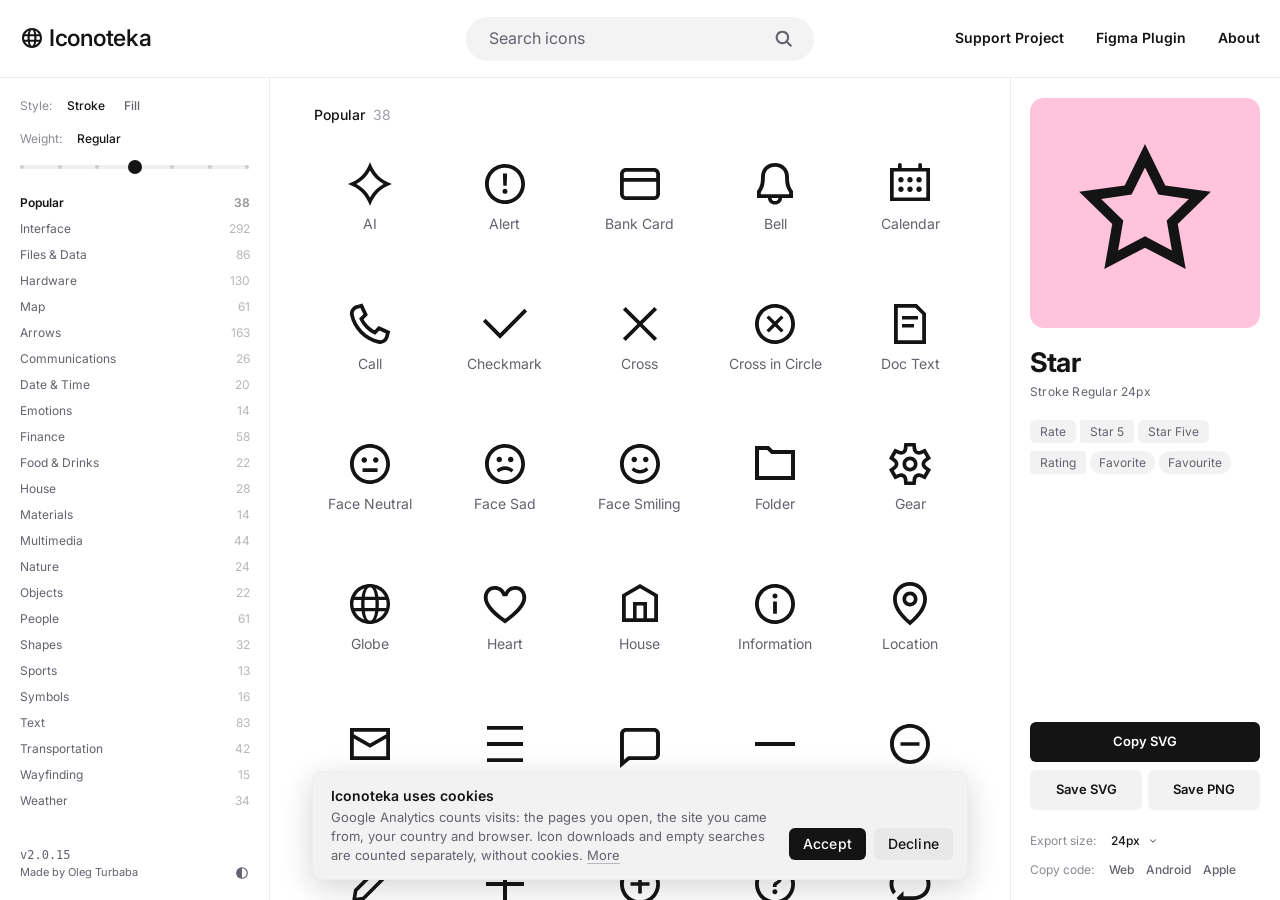
==== index.html @ 33a3db4e "Add cookie consent, privacy section and structured data Cookie banner: GA4 now starts with analytics" ====
<!DOCTYPE html>
<html lang="en">
<head>
<meta charset="UTF-8"/>
<meta name="viewport" content="width=device-width, initial-scale=1.0"/>
<title>Iconoteka, 1 300 open-source icons in 7 weights and 2 styles</title>
<meta name="description" content="Iconoteka is a free, open-source library of 1 300 icons in 7 weights, drawn on a 24-point grid. MIT licensed."/>

<!-- Open Graph -->
<meta property="og:title" content="Iconoteka, 1 300 open-source icons in 7 weights and 2 styles"/>
<meta property="og:description" content="Iconoteka is a free, open-source library of 1 300 icons in 7 weights, drawn on a 24-point grid. MIT licensed."/>
<meta property="og:image" content="https://iconoteka.com/iconoteka-preview.png"/>
<meta property="og:image:width" content="1200"/>
<meta property="og:image:height" content="630"/>
<meta property="og:image:type" content="image/png"/>
<meta property="og:image:alt" content="Iconoteka icons on a grid"/>
<link rel="canonical" href="https://iconoteka.com/"/>
<meta property="og:url" content="https://iconoteka.com/"/>
<meta property="og:type" content="website"/>
<meta property="og:site_name" content="Iconoteka"/>

<!-- Twitter/X -->
<meta name="twitter:card" content="summary_large_image"/>
<meta name="twitter:title" content="Iconoteka, 1 300 open-source icons in 7 weights and 2 styles"/>
<meta name="twitter:description" content="Iconoteka is a free, open-source library of 1 300 icons in 7 weights, drawn on a 24-point grid. MIT licensed."/>
<meta name="twitter:image" content="https://iconoteka.com/iconoteka-preview.png"/>
<!-- Google Analytics 4 -->
<script async src="https://www.googletagmanager.com/gtag/js?id=G-4MXD87JKRM"></script>
<script>
  window.dataLayer = window.dataLayer || [];
  function gtag(){dataLayer.push(arguments);}
  gtag('consent', 'default', { analytics_storage: 'denied', ad_storage: 'denied' });   // nothing is stored until the visitor accepts
  gtag('js', new Date());
  gtag('config', 'G-4MXD87JKRM');
</script>
<link rel="icon" type="image/svg+xml" href="favicon.svg">
<link rel="icon" type="image/png" sizes="512x512" href="favicon.png">
<link rel="apple-touch-icon" sizes="180x180" href="apple-touch-icon.png">
<link rel="preconnect" href="https://fonts.googleapis.com">
<link rel="preconnect" href="https://fonts.gstatic.com" crossorigin>
<link href="https://fonts.googleapis.com/css2?family=Inter:ital,opsz,wght@0,14..32,100..900;1,14..32,100..900&display=swap" rel="stylesheet">
<link rel="stylesheet" href="support.css?v=10">
<style>
:root {
  --bg: #ffffff;
  --surface: #f7f7f7;
  --surface2: #efefef;
  --border: #ededed;
  --text: #141414;
  --text-muted: #63626d;
  --text-dim: #8b8a94;
  --brand: #ffc3dc;
  --radius: 6px;
  --panel-w: 270px;
  --pad: 24px;
  --panel-pad: 20px;   /* side inset inside the two panels; header and grid keep --pad */
  --sb: 11px;   /* native scrollbar width inside the category list */
  /* radius scale */
  --r-xs: 3px;      /* scrollbar thumbs, slider track */
  --r-sm: 6px;      /* small controls: buttons, segmented, options */
  --r-md: 10px;     /* surfaces: cards, dropdown menus */
  --r-pill: 999px;  /* badges, tags, search */
  /* motion */
  --t-fast: .12s;   /* hover/colour */
  --t-base: .2s;    /* size/position */
  --t-slow: .28s;   /* panel + large moves */
  /* elevation */
  --shadow-md: 0 4px 16px rgba(20,20,20,0.12);
  --shadow-lg: 0 8px 30px rgba(20,20,20,0.18);
  --panel-margin: 0px;
  --ui-surface: #f2f2f3;
  --ui-surface-hover: #e8e8e8;
  --ui-input: #f3f3f4;
  --ui-input-hover: #eeeeef;
  --ui-seg-on: #ffffff;
  --ui-panel: #ffffff;
  --ui-dropdown: #ffffff;
  --ui-card-hover: rgba(242,242,243,0.7);
  --ui-card-active: #f2f2f3;
  --ui-slider-track: #efefef;
  --ui-slider-stop: #cecece;
  --logomark-color: #141414;
}
[data-theme="dark"] {
  --shadow-md: 0 4px 16px rgba(20,20,20,0.45);
  --shadow-lg: 0 8px 30px rgba(20,20,20,0.55);
  --bg: #191919;
  --surface: #222222;
  --surface2: #2a2a2a;
  --border: #333333;
  --text: #ffffff;
  --text-muted: #a2a2a2;
  --text-dim: #8a8a8a;
  --brand: #ffc3dc;
  --ui-surface: #2a2a2a;
  --ui-surface-hover: #363636;
  --ui-input: #252525;
  --ui-input-hover: #2e2e2e;
  --ui-seg-on: #3a3a3a;
  --ui-panel: #202020;
  --ui-dropdown: #242424;
  --ui-card-hover: rgba(50,50,50,0.49);
  --ui-card-active: #232323;
  --ui-slider-track: #2e2e2e;
  --ui-slider-stop: #444444;
  --logomark-color: #ffffff;
}
*, *::before, *::after { box-sizing: border-box; margin: 0; padding: 0; }
html, body { height: 100%; font-family: 'Inter', sans-serif; font-size: 14px; background: var(--bg); color: var(--text); -webkit-font-smoothing: antialiased; overflow: hidden; }
body { display: flex; flex-direction: column; }

/* HEADER */
header { display: grid; grid-template-columns: 1fr auto 1fr; align-items: center; padding: 0 var(--panel-pad); height: 78px; flex-shrink: 0; column-gap: 8px; border-bottom: 1px solid var(--border); }
.logo-wrap { display: flex; align-items: center; gap: 8px; }
.logo { font-weight: 550; font-size: 23px; letter-spacing: -0.3px; color: var(--text); }
.logo-wrap a { transition: opacity var(--t-fast); color: var(--text); text-decoration: none; }
.action-btn.primary:hover { background: #333; opacity: 0.8; }
.action-btn.secondary:hover { background: var(--ui-surface-hover); opacity: 0.8; }
.beta-badge { font-size: 8.5px; font-weight: 700; background: var(--brand); color: #141414; height: 14px; padding: 2px 6px 0 6.6px; line-height: 1; border-radius: var(--r-pill); letter-spacing: 0.6px; text-transform: uppercase; display: inline-flex; align-items: center; justify-content: center; position: relative; top: -2px; }
.header-search { display: flex; justify-content: center; align-items: center; width: 100%; min-width: 0; }
.header-nav { display: flex; align-items: center; gap: 32px; justify-content: flex-end; position: relative; top: -1px; }
.header-link { font-size: 14px; color: var(--text); text-decoration: none; transition: color var(--t-fast); font-weight: 600; }
.header-link:hover { color: var(--text); opacity: 0.8; }
/* hit area ≈ 38×(text+24)px without moving the text: padding cancelled by negative margins */
.header-link { padding: 10px 12px; margin: -10px -12px; border-radius: var(--r-sm); }

.header-btn { font-size: 16px; font-family: 'Inter', sans-serif; font-weight: 500; color: var(--text); background: var(--surface2); border: none; border-radius: var(--r-sm); padding: 6px 14px; cursor: pointer; text-decoration: none; transition: background var(--t-fast); }
.header-btn:hover { background: var(--ui-surface-hover); }

/* LAYOUT */
.layout { display: flex; flex: 1; min-height: 0; }

/* SIDEBAR */
aside { width: var(--panel-w); flex-shrink: 0; display: flex; flex-direction: column; overflow: hidden; padding-top: 20px; border-right: 1px solid var(--border); }
.sidebar-top { display: flex; flex-direction: column; flex: 1; min-height: 0; }
.sidebar-controls { padding: 0px var(--panel-pad) 16px; display: flex; flex-direction: column; gap: 18px; flex-shrink: 0; }
.cat-list-wrap { overflow-y: auto; flex: 1; scrollbar-width: thin; scrollbar-color: var(--border) transparent; padding-bottom: 10px; }
.cat-list-wrap.has-scrollbar { width: 100%; }
.cat-list-wrap.has-scrollbar .cat-item { padding-right: calc(var(--panel-pad) - var(--sb)); }
.cat-list-wrap::-webkit-scrollbar { width: 3px; transition: width var(--t-base); }
.cat-list-wrap:hover::-webkit-scrollbar { width: 6px; }
.cat-list-wrap::-webkit-scrollbar-thumb { background: var(--border); border-radius: var(--r-xs); }
.cat-list-wrap:hover::-webkit-scrollbar-thumb { background: var(--text-dim); }
.cat-list-wrap::-webkit-scrollbar-track { background: transparent; }
.seg { display: flex; background: var(--ui-surface); border: none; border-radius: var(--r-sm); padding: 2px; gap: 2px; transition: background var(--t-fast); }
.seg:hover { background: var(--ui-surface-hover); }
.seg-btn { flex: 1; height: 28px; border: none; border-radius: var(--r-sm); cursor: pointer; font-size: 13px; font-family: 'Inter', sans-serif; color: var(--text-muted); background: transparent; transition: all var(--t-fast); }
.seg-btn:hover { color: var(--text); }
.seg-btn.on { background: var(--ui-seg-on); color: var(--text); font-weight: 500; box-shadow: var(--shadow-md); }
.style-row { display: flex; justify-content: flex-start; align-items: baseline; gap: 7px; }
.style-opts { display: flex; gap: 3px; }
.style-row .seg-btn { flex: none; height: auto; padding: 7px 8px; margin: -7px 0; background: none; box-shadow: none; border-radius: 0; font-size: 12px; font-weight: 500; color: var(--text-muted); }
.style-row .seg-btn:hover { color: var(--text); }
.style-row .seg-btn.on { background: none; box-shadow: none; color: var(--text); font-weight: 500; }
.slider-row { display: flex; flex-direction: column; gap: 14px; margin: 0; }
.slider-label-row { display: flex; justify-content: flex-start; align-items: baseline; gap: 15px; }
.slider-label { font-size: 12px; color: var(--text-dim); flex-shrink: 0; }
.slider-val { font-size: 12px; color: var(--text); font-weight: 500; }
.slider-track-wrap { position: relative; height: 14px; display: flex; align-items: center; }
.weight-slider { -webkit-appearance: none; appearance: none; width: 100%; height: 4px; border-radius: var(--r-xs); outline: none; cursor: pointer; position: relative; z-index: 1; background: transparent; }
.weight-slider::-webkit-slider-thumb { -webkit-appearance: none; width: 14px; height: 14px; border-radius: 50%; background: var(--text); cursor: pointer; transition: transform var(--t-fast); position: relative; z-index: 2; }
.weight-slider::-webkit-slider-thumb:hover { transform: scale(1.2); }
.weight-slider::-moz-range-thumb { width: 14px; height: 14px; border-radius: 50%; background: var(--text); cursor: pointer; border: none; }
.slider-stops-line { position: absolute; left: 0; right: 0; top: 50%; transform: translateY(-50%); height: 4px; background: var(--ui-slider-track); border-radius: var(--r-xs); display: flex; align-items: center; justify-content: space-between; padding: 0; pointer-events: none; }
.slider-stop { width: 4px; height: 4px; background: var(--ui-slider-stop); border-radius: 50%; flex-shrink: 0; transition: background var(--t-fast); }
.slider-stop.hot { background: var(--text-muted); }
.cat-header { display: flex; align-items: center; justify-content: space-between; padding: 12px 16px 6px; cursor: pointer; user-select: none; }
.cat-header:hover .cat-label-text { color: var(--text); }
.cat-label-text { font-size: 11px; color: var(--text-muted); text-transform: uppercase; letter-spacing: 1px; font-weight: 500; transition: color var(--t-fast); }
.cat-chevron { color: var(--text-muted); display: flex; transition: transform var(--t-base); }
.cat-header.collapsed .cat-chevron { transform: rotate(-90deg); }
.cat-list { overflow: hidden; transition: max-height var(--t-slow) cubic-bezier(.4,0,.2,1); }
.cat-list.collapsed { max-height: 0 !important; }
.cat-item { display: flex; align-items: center; justify-content: space-between; padding: 5px var(--panel-pad) 6px; cursor: pointer; color: var(--text-muted); font-size: 12px; transition: color var(--t-fast); }
.cat-item:hover { background: transparent; color: var(--text); opacity: 0.8; }
.cat-item.active { background: transparent; color: var(--text); font-weight: 600; }
.cat-count { font-size: 12px; opacity: 0.45; padding-right: 3px; position: relative; right: -4px; }
.sidebar-ver { padding: 20px var(--panel-pad); margin-top: auto; flex-shrink: 0; display: flex; justify-content: space-between; align-items: flex-end; gap: 8px; }
.footer-ver { font-size: 11px; line-height: 1.5; white-space: nowrap; color: var(--text-muted); }
/* version number: one style across the site — 12px medium system mono (same as the About page) */
.ver-num { font-family: ui-monospace, 'SF Mono', Menlo, Consolas, monospace; font-size: 12px; font-weight: 500; }
.footer-link { color: inherit; text-decoration: none; transition: color var(--t-fast); }
.footer-link:hover { color: var(--text); }
.sidebar-footer { display: none; }

/* MAIN */
.sr-only { position: absolute; width: 1px; height: 1px; margin: -1px; padding: 0; overflow: hidden; clip-path: inset(50%); white-space: nowrap; border: 0; }   /* the page's heading: read by search engines and screen readers, never drawn */
.main-wrap { flex: 1; display: flex; flex-direction: column; min-width: 0; overflow-y: scroll; scrollbar-width: thin; scrollbar-color: var(--border) transparent; scrollbar-gutter: stable both-edges; }
.search-wrap { position: relative; width: clamp(300px, calc(300px + (100vw - 861px) * 0.114), 410px); max-width: 100%; min-width: 120px; flex-shrink: 1; }
.search-ico { position: absolute; right: 20px; top: 50%; transform: translateY(-50%); pointer-events: none; display: flex; color: var(--text-muted); }
.search-input { width: 100%; height: 44px; padding: 0 50px 1px 22px; background: var(--ui-input); border: 1px solid transparent; border-radius: var(--r-pill); font-size: 16px; font-family: 'Inter', sans-serif; color: var(--text); outline: none; transition: background var(--t-fast); }
.search-input:hover { background: var(--ui-input-hover); }
.search-input:focus { border-color: transparent; }
.search-input::placeholder { color: var(--text-muted); opacity: 1; }
.search-input:focus { border-color: transparent; }
.search-input::placeholder { color: var(--text-muted); opacity: 1; }
.search-count { position: absolute; right: 79px; top: 50%; transform: translateY(-50%); font-size: 13px; color: var(--text-muted); opacity: 0.65; pointer-events: none; white-space: nowrap; display: none; }
.search-count.visible { display: block; }
.search-clear { position: absolute; right: 20px; top: 50%; transform: translateY(-50%); background: none; border: none; cursor: pointer; color: var(--text-muted); display: none; align-items: center; justify-content: center; padding: 0; line-height: 0; }
.search-clear.visible { display: flex; }
.search-wrap:has(.search-clear.visible) .search-ico { display: none; }
.search-wrap:has(.search-clear.visible) .search-count { right: 44px; }

/* GRID */
main { flex: 1; padding: 28px calc(var(--pad) + 10px) 40px calc(var(--pad) + 10px); display: flex; flex-direction: column; align-items: center; }
main::-webkit-scrollbar { width: 4px; }
main::-webkit-scrollbar-thumb { background: var(--border); border-radius: var(--r-xs); }
.category-section { margin-bottom: 32px; width: 100%; max-width: 1256px; padding-top: 28px; margin-left: auto; margin-right: auto; }
.category-section:first-child { padding-top: 0; }
.category-title { font-size: 14px; font-weight: 500; color: var(--text); padding: 0 0 20px 0; display: flex; align-items: baseline; gap: 8px; }
.category-title span { opacity: 0.6; font-size: 14px; font-weight: 400; color: var(--text-muted); }
.icons-grid { display: grid; grid-template-columns: repeat(auto-fill, minmax(104px, 1fr)); gap: 12px 24px; width: 100%; max-width: 1256px; }

/* ICON CARD */
.icon-card { width: 100%; height: 128px; display: flex; flex-direction: column; align-items: center; justify-content: flex-start; padding-top: 16px; gap: 8px; border-radius: var(--r-md); cursor: pointer; background: transparent; border: 1px solid transparent; transition: background var(--t-fast), border-color .1s; color: var(--text); position: relative; flex-shrink: 0; overflow: hidden; }
.icon-card:hover { background: var(--ui-card-hover); border-color: transparent; }
.icon-card.focused { background: var(--ui-card-hover); border-color: transparent; outline: none; }
.icon-card.active-panel { background: var(--ui-surface); border-color: transparent; }
.icon-svg-wrap { display: flex; align-items: center; justify-content: center; width: 48px; height: 48px; flex-shrink: 0; }
.icon-label { font-size: 14px; color: var(--text-muted); text-align: center; line-height: 1.2; width: 100%; overflow: hidden; display: -webkit-box; -webkit-line-clamp: 3; -webkit-box-orient: vertical; padding: 0 6px; }
.icon-card:hover .card-dl-btn { opacity: 1; }

/* LOADING */
#loading { flex: 1; display: flex; flex-direction: column; align-items: center; justify-content: center; gap: 12px; color: var(--text-muted); }
.spinner { width: 22px; height: 22px; border: 2px solid var(--border); border-top-color: var(--text-muted); border-radius: 50%; animation: spin .7s linear infinite; }
@keyframes spin { to { transform: rotate(360deg); } }
.empty { padding: 48px 16px; text-align: center; color: var(--text-muted); line-height: 1.43; font-size: 23px; width: 100%; max-width: 1256px; }
.empty a { color: var(--text); text-decoration: none; font-weight: 700; font-size: 16px; display: inline-block; margin-top: 20px; }

/* BETA badge shown again (user 2026-09-06) */

/* TOAST */
#toast { position: fixed; bottom: 20px; top: auto; left: 50%; transform: translateX(-50%); background: var(--brand); color: #141414; font-size: 12px; font-weight: 400; font-family: 'Inter', sans-serif; padding: 4px 14px; border-radius: var(--r-pill); pointer-events: none; opacity: 0; transition: opacity var(--t-slow); z-index: 2000; white-space: nowrap; width: auto; max-width: 400px; }
#toast.visible { opacity: 1; transition: opacity var(--t-base); }

@media (max-width: 480px) {
  #toast { font-size: 13px; padding: 8px 18px;
           top: calc(var(--toolbar-bottom, 160px) + 12px); bottom: auto; }
  #toast.visible { opacity: 1; }
}

/* TOOLTIP */
#tooltip { position: fixed; background: var(--text); color: #fff; font-size: 12px; font-family: 'Inter', sans-serif; padding: 4px 9px; border-radius: var(--r-sm); pointer-events: none; opacity: 0; transition: opacity var(--t-fast); z-index: 1000; white-space: nowrap; }
#tooltip.visible { opacity: 1; }
#themeToggle { background: none; border: none; cursor: pointer; display: flex; align-items: center; justify-content: center; color: var(--text-muted); padding: 0; transition: color var(--t-fast); flex-shrink: 0; }
#themeToggle:hover { color: var(--text); }

/* PANEL */
#panel { position: fixed; top: 78px; right: 0; height: calc(100vh - 78px); width: var(--panel-w); background: var(--bg); border: none; border-radius: 0; display: flex; flex-direction: column; z-index: 500; transition: right var(--t-slow) cubic-bezier(.4,0,.2,1); box-shadow: none; overflow: hidden; }
[data-theme="dark"] .logo { color: #ffffff; }
[data-theme="dark"] #logomark { color: #ffffff; }
[data-theme="dark"] .logo-wrap a { color: #ffffff; }
#logomark { color: var(--text); }
#panel.open { right: 0; }
/* Mobile toolbar: search + controls as a single bar beneath the header */
@media (max-width: 480px) {
  .beta-badge { top: -3px; } /* whole chip 1px higher on mobile (base top is -2px) */
  .toolbar { display: flex; flex-direction: column; gap: 10px; padding: 10px;
             border-bottom: 1px solid var(--border); flex-shrink: 0; }
  .toolbar .mobile-search-row { padding: 0; }
  .toolbar .mobile-controls { padding: 0; }
  /* category title sits at double the grid's left inset */
  .category-title { padding-left: 10px; }
  /* logo is decorative here — no tap, no hover feedback */
  .logo-wrap a { pointer-events: none; }
  .logo-wrap a:hover { opacity: 1; }
}
/* above mobile the wrapper must not create a box of its own */
@media (min-width: 481px) { .toolbar { display: contents; } }

/* Burger menu footer on mobile + tablet: credit left, theme toggle right */
@media (max-width: 860px) {
  .burger-ver { display: flex; justify-content: space-between; align-items: flex-end; gap: 10px; }
  .burger-ver #themeToggle { position: relative; bottom: 2px; flex-shrink: 0; }
}

/* Mobile only: the always-open panel is a desktop pattern, so below 481px it
   becomes a dismissible full-width sheet and the grid gets its width back.
   (Tablet has its own single-column layout and must not match this.) */
@media (max-width: 480px) {
  .main-wrap { padding-right: 0 !important; }
  /* Bottom sheet: no preview — name, tags and actions across the full width */
  #panel { left: 0; right: 0 !important; bottom: 0; top: auto;
           width: 100% !important; height: auto; max-height: 62vh;
           flex-direction: column;
           border-left: none; border-top: 1px solid var(--border);
           transform: translateY(105%);
           transition: transform var(--t-slow) cubic-bezier(.4,0,.2,1); }
  #panel.sheet-open { transform: translateY(0); }
  #panel .panel-preview { display: none; }
  #panel .panel-body { flex: 1 1 auto; min-width: 0; overflow-y: auto;
                       border-left: none; padding: 18px var(--panel-pad) 18px; gap: 14px; }
  #panel .panel-body-top { margin-top: 0; flex: 0 0 auto; gap: 10px; }
  #panel .panel-body-bottom { padding-bottom: 0; }
  #panel .panel-name { font-size: 22px; letter-spacing: -0.65px; }
  #panel .action-btn { height: 38px; font-size: 13px; white-space: nowrap; }
  #panel .tags-wrap { height: 23px; margin-top: -1px; }
  #panel .copy-row { flex-wrap: nowrap; white-space: nowrap; gap: 10px; }
  #panel .actions-list > *:nth-child(2) { display: flex; gap: 8px; }
  #panel .actions-list > *:nth-child(2) .action-btn { flex: 1; min-width: 0; }
  /* two rows: all three buttons on one, export + copy-code on the next.
     Children 2 and 3 have no classes, so they're addressed by position. */
  #panel .actions-list { display: grid; grid-template-columns: minmax(0,1.4fr) minmax(0,1fr) minmax(0,1fr);
                         gap: 15px 8px; align-items: center; }
  #panel .actions-list > *:nth-child(1) { grid-column: 1; grid-row: 1; }        /* Copy SVG      */
  #panel .actions-list > *:nth-child(2) { grid-column: 2 / span 2; grid-row: 1; /* Save SVG/PNG  */
                                          display: flex; gap: 8px; }
  #panel .actions-list > *:nth-child(2) .action-btn { flex: 1; min-width: 0; }
  #panel .actions-list > *:nth-child(3) { grid-column: 1; grid-row: 2; margin: 0 !important; min-width: 0; } /* Export size */
  /* its label row carries inline gap/layout from JS — tighten so it fits its column */
  #panel .actions-list > *:nth-child(3) > div { gap: 8px !important; min-width: 0; }
  #panel .actions-list > *:nth-child(3) .size-combobox { width: 40px; }
  #panel .actions-list > .copy-row      { grid-column: 2 / span 2; grid-row: 2; margin: 0;
                                          justify-content: flex-end; } /* Copy code, flush right */
  .panel-sheet-close { position: absolute; top: 10px; right: 10px; z-index: 2; width: 32px; height: 32px;
    display: flex; align-items: center; justify-content: center; background: var(--bg); border: 1px solid var(--border);
    border-radius: var(--r-pill); color: var(--text); font-size: 15px; line-height: 1; cursor: pointer; }
}
@media (min-width: 861px) { .panel-sheet-close { display: none; } }
.logo-wrap { position: relative; top: -1px; } /* whole logo group 1px up, every breakpoint */

.main-wrap { padding-right: var(--panel-w); transition: padding-right var(--t-slow) cubic-bezier(.4,0,.2,1); }
.panel-preview { width: 100%; background: transparent; border-left: 1px solid var(--border); padding: 20px var(--panel-pad) 0 calc(var(--panel-pad) - 1px); display: flex; align-items: center; justify-content: center; flex-shrink: 0; position: relative; cursor: pointer; border-radius: 0; overflow: visible; z-index: 1; user-select: none; -webkit-user-select: none; }
.empty a:hover { opacity: 0.8; }
/* badge: one of three brand shapes (radius 200 / 420 / 960 on a 1024 tile), picked at random per preview */
.preview-badge { width: 100%; aspect-ratio: 1; display: flex; align-items: center; justify-content: center; transition: none; }
.preview-badge svg { width: 60%; height: 60%; }
.panel-body { flex: 1; overflow-y: auto; border-left: 1px solid var(--border); padding: 20px var(--panel-pad) 0 calc(var(--panel-pad) - 1px); display: flex; flex-direction: column; gap: 16px; scrollbar-width: thin; scrollbar-color: var(--border) transparent; user-select: none; -webkit-user-select: none; min-height: 0; }
.panel-body::-webkit-scrollbar { width: 4px; }
.panel-body::-webkit-scrollbar-thumb { background: var(--border); border-radius: var(--r-xs); }
.panel-body::-webkit-scrollbar-track { background: transparent; }
.panel-body-top { display: flex; flex-direction: column; gap: 16px; flex: 1; }
.panel-body-bottom { padding: 0 0 20px 0; margin-top: 0; }   /* same bottom inset as the left panel's version block */
.panel-body-bottom .slider-row { margin-bottom: 18px; }
.panel-name { font-size: 27px; font-weight: 700; letter-spacing: -0.8px; line-height: 1.1; user-select: text; -webkit-user-select: text; cursor: text; }
.panel-style-label { font-size: 12px; color: var(--text-muted); font-weight: 400; letter-spacing: 0.2px; margin-top: 4px; user-select: none; -webkit-user-select: none; }
.tags-wrap { display: flex; flex-wrap: wrap; gap: 8px 4px; height: 54px; overflow: hidden; flex-shrink: 0; align-content: flex-start; margin-top: 1px; }
.tag { padding: 4px 10px; background: var(--ui-surface); font-size: 12px; color: var(--text-muted); cursor: pointer; transition: background var(--t-fast), color .15s; user-select: text !important; -webkit-user-select: text !important; }
.tag:hover { background: var(--ui-surface-hover); color: var(--text); }
.tag-pill { border-radius: var(--r-pill); padding-left: 9px; padding-right: 9px; }
.tag-rect { border-radius: var(--r-xs); }
.tag-rounded { border-radius: var(--r-sm); }
.panel-section-label { font-size: 12px; font-weight: 500; color: var(--text-muted); text-transform: uppercase; letter-spacing: 1px; margin-bottom: 8px; }
.actions-list { display: flex; flex-direction: column; gap: 8px; margin-top: 6px; }
.action-btn { display: flex; align-items: center; justify-content: center; height: 40px; padding: 0 16px 2px; border-radius: var(--r-sm); cursor: pointer; font-size: 13px; font-family: 'Inter', sans-serif; transition: all var(--t-fast); width: 100%; font-weight: 600; border: none; }
.action-btn.primary { background: var(--text); color: #fff; }
.action-btn.primary:hover { background: #333; }
.action-btn.secondary { background: var(--ui-surface); color: var(--text); }
.action-btn.secondary:hover { background: var(--ui-surface-hover); }
[data-theme="dark"] .action-btn.primary { background: var(--text); color: var(--bg); }
[data-theme="dark"] .action-btn.primary:hover { background: var(--text); opacity: 0.85; }
.action-btn.success { opacity: 0.6; }
.copy-row { display: flex; align-items: baseline; gap: 15px; margin-top: 3px; flex-wrap: nowrap; white-space: nowrap; }
.copy-opts { display: flex; gap: 12px; }
.copy-label { font-size: 12px; color: var(--text-dim); flex-shrink: 0; }
.copy-btn { background: none; border: none; cursor: pointer; font-size: 12px; font-weight: 500; font-family: 'Inter', sans-serif; color: var(--text-muted); padding: 3px 0; border-radius: var(--r-sm); transition: color var(--t-fast); }
.copy-btn:hover { background: none; color: var(--text); opacity: 1; }
.copy-btn.success { color: var(--text-muted); }
.size-pill { height: 28px; padding: 0 12px; border: 1px solid var(--border); border-radius: var(--r-pill); background: transparent; font-size: 12px; font-family: 'Inter', sans-serif; color: var(--text-muted); cursor: pointer; transition: all var(--t-fast); }
.size-pill:hover { border-color: var(--text-dim); color: var(--text); }
.size-pill.active { background: var(--text); color: #fff; border-color: var(--text); }
.size-combobox-wrap { position: relative; display: inline-flex; align-items: center; background: none;  transition: background var(--t-fast); }
.size-combobox-wrap:hover .size-combobox, .size-combobox-wrap:focus-within .size-combobox { color: var(--text); }
.size-combobox-wrap:hover .size-combobox-arrow { color: var(--text); }
.size-combobox { width: 36px; text-align: left; border: none; background: none; font-size: 12px; font-family: 'Inter', sans-serif; font-weight: 500; color: var(--text); outline: none; cursor: text; padding: 0; line-height: 1; }
.size-combobox-arrow { display: flex; align-items: center; padding: 0 0 0 1px; color: var(--text-muted); cursor: pointer; }
.size-combobox-arrow:hover { color: var(--text); }
.size-dropdown-menu { display: none; position: fixed; top: auto; bottom: auto; background: var(--ui-panel); border-radius: var(--r-md); box-shadow: var(--shadow-md); padding: 4px; z-index: 2000; flex-direction: column; gap: 2px; min-width: 90px; }
.size-dropdown-menu.open { display: flex; }
.size-dropdown-opt { background: none; border: none; cursor: pointer; font-size: 12px; font-family: 'Inter', sans-serif; font-weight: 500; color: var(--text); padding: 6px 10px; border-radius: var(--r-sm); text-align: left; transition: background var(--t-fast); }
.size-dropdown-opt:hover { background: var(--ui-surface); }
.size-dropdown-opt.active { font-weight: 700; }
.tablet-controls { display: none; }
.burger-btn { display: none; background: none; border: none; cursor: pointer; padding: 4px; margin-right: -4px; color: var(--text); }
/* hover for the few controls that had none, and a pressed state for every control (2026-09-06) */
.burger-btn, .search-clear, .panel-sheet-close, .mob-size-btn { transition: opacity var(--t-fast); }
.burger-btn:hover, .search-clear:hover, .panel-sheet-close:hover, .mob-size-btn:hover { opacity: .8; }
.header-link:active, .logo-wrap a:active, .header-btn:active, .action-btn:active, .seg-btn:active, .cat-item:active, .cat-header:active, .footer-link:active,
.icon-card:active, .card-dl-btn:active, #themeToggle:active, .tag:active, .copy-btn:active, .size-pill:active, .size-dropdown-opt:active, .size-combobox-arrow:active,
.tab-cat-btn:active, .tab-cat-option:active, .burger-link:active, .burger-btn:active, .mob-weight-btn:active:not(:disabled), .mob-size-option:active, .mob-size-btn:active,
.search-clear:active, .panel-sheet-close:active, .empty a:active { opacity: .6; }

@media (min-width: 481px) and (max-width: 860px) {
  header { grid-template-columns: auto 1fr auto; height: 78px; padding: 0 var(--panel-pad); position: relative; column-gap: 20px; }
  .header-search { display: flex; grid-column: 2; }
  .header-nav { display: none; }
  .burger-btn { display: flex; align-items: center; justify-content: center; grid-column: 3; grid-row: 1; }
  .burger-menu { right: auto; left: 20px; }
  /* Single left column: controls + category dropdown + icon panel, stacked */
  .tablet-controls { display: none !important; }
  .cat-list-wrap { display: none; }
  .main-wrap { padding-right: 0 !important; }
  #panel { position: static; width: 100%; height: auto; flex: 1; min-height: 0;
           border-left: none; background: transparent; }
  #panel .panel-body { border-left: none; }
  /* content is one block, pinned to the bottom; margin-top:auto (not justify-content)
     so the panel still scrolls when it overflows */
  #panel .panel-body { justify-content: flex-start; overflow-y: auto; }
  #panel .panel-body-top { margin-top: auto; flex: 0 0 auto; }
  #panel .panel-body-bottom { padding-bottom: 19px; }
  /* version + credit + theme live in the burger menu at this width */
  aside .sidebar-ver { display: none; }
  .burger-ver { display: flex; justify-content: space-between; align-items: flex-end; gap: 10px; }
  .burger-ver #themeToggle { position: relative; bottom: 2px; flex-shrink: 0; }
  /* tags to a single row — the column is short enough without two */
  #panel .tags-wrap { height: 23px; }
  /* slightly smaller action buttons to suit the narrower column */
  #panel .action-btn { height: 34px; font-size: 12px; padding: 0 14px 2px; }
  /* icon name 20% smaller in the narrower column */
  #panel .panel-name { font-size: 21.6px; letter-spacing: -0.64px; }
  /* no preview at this width — the space is better spent on the grid */
  #panel .panel-preview { display: none; }
  /* category picker matches the Export size control: label + plain value + chevron */
  aside .tab-cat-wrap { width: 100%; display: flex; align-items: baseline; gap: 15px; }
  aside .tab-cat-wrap::before { content: 'Category:'; font-size: 12px; color: var(--text-dim); flex-shrink: 0; }
  aside .tab-cat-btn { width: auto; height: auto; padding: 0; gap: 1px; background: none; border: none;
    border-radius: 0; font-size: 12px; font-weight: 500; color: var(--text);
    transition: color var(--t-fast); }
  aside .tab-cat-btn:hover { background: none; color: var(--text); }
  aside .tab-cat-btn svg { width: 10px; height: 10px; }
  /* controls take their natural height; the panel takes the slack */
  aside .sidebar-top { flex: 1; min-height: 0; }
  aside .sidebar-controls { flex: 0 0 auto; }
  aside { overflow: hidden; }
  #panel .panel-body { overflow-y: auto; }
  /* not a sheet at this size — the close control belongs to mobile only */
  .panel-sheet-close { display: none; }
  .panel-preview { aspect-ratio: 4/3; }
  .panel-preview svg { max-width: 111px; max-height: 111px; }
  .logo-wrap { grid-column: 1; }


  aside { display: flex; }
  .layout { flex-direction: row; }
  main { padding: 28px 24px 40px; }
  .icons-grid { display: flex; flex-wrap: wrap; gap: 8px; }
  .icon-card { flex: 1 1 calc(16.66% - 10px); min-width: 90px; max-width: 130px; }

  /* Tablet controls bar — row 2: categories + style switch + weight slider */
  .tablet-controls { display: flex; align-items: center; padding: 6px var(--panel-pad) 20px; gap: 24px; }

  /* Seg */
  .tab-seg { display: flex; background: var(--ui-surface); border-radius: var(--r-sm); padding: 2px; gap: 2px; flex-shrink: 0; }
  .tab-seg .seg-btn { height: 34px; font-size: 13px; padding: 0; width: 64px; }

  /* Weight slider */
  .tab-weight-wrap { display: flex; flex-direction: column; gap: 8px; flex: 1; }

  /* Categories dropdown */
  .tab-cat-wrap { position: relative; flex-shrink: 0; }
  .tab-cat-btn { display: flex; align-items: center; gap: 8px; background: var(--ui-surface); border: none; border-radius: var(--r-sm); font-size: 13px; font-family: 'Inter', sans-serif; font-weight: 500; color: var(--text); padding: 0 12px; cursor: pointer; outline: none; height: 38px; white-space: nowrap; }
  .tab-cat-dropdown { display: none; position: fixed; background: var(--ui-panel); border-radius: var(--r-md); box-shadow: var(--shadow-md); padding: 8px; z-index: 1000; flex-direction: column; gap: 2px; width: 260px; max-height: 400px; overflow-y: auto; scrollbar-width: thin; scrollbar-color: var(--border) transparent; }
  .tab-cat-dropdown::-webkit-scrollbar { width: 3px; }
  .tab-cat-dropdown::-webkit-scrollbar-thumb { background: var(--border); border-radius: var(--r-xs); }
  .tab-cat-dropdown::-webkit-scrollbar-track { background: transparent; }
  .tab-cat-dropdown.open { display: flex; }
  .tab-cat-option { background: none; border: none; cursor: pointer; font-size: 14px; font-family: 'Inter', sans-serif; color: var(--text); padding: 10px 16px; border-radius: var(--r-sm); text-align: left; display: flex; justify-content: space-between; gap: 16px; }
  .tab-cat-option:hover { background: var(--surface); }
  .tab-cat-option.active { font-weight: 700; }
  .tab-cat-count { font-size: 12px; opacity: 0.4; }
}
.burger-menu { display: none; position: fixed; background: var(--ui-panel); border-radius: var(--r-md); box-shadow: var(--shadow-md); padding: 8px; z-index: 1000; flex-direction: column; gap: 2px; width: 272px; }
.burger-menu.open { display: flex; }
.burger-link { font-size: 14px; font-weight: 600; color: var(--text); text-decoration: none; padding: 14px 12px; border-radius: var(--r-sm); }
.burger-link:hover { background: var(--surface); }
.burger-ver { font-size: 12px; color: var(--text-muted); padding: 12px 12px 8px; line-height: 1.6; }
.burger-ver #themeToggle { color: var(--text-muted); }
.mobile-controls { display: none; }
.mobile-search-row { display: none; }

@media (max-width: 480px) {
  header { grid-template-columns: 1fr auto; height: auto; padding: 18px var(--panel-pad) 16px; position: relative; column-gap: 0; }
  .header-search { display: none; }
  .header-nav { display: none; }
  .burger-btn { display: flex; align-items: center; justify-content: center; }
  .logo { font-size: 18.9px; }

  /* Mobile search row */
  .mobile-search-row { display: flex; padding: 0 10px 10px; }
  .mobile-search-row .search-wrap { width: 100%; max-width: 100%; }
  .mobile-search-row .search-input { height: 46px; padding-left: 20px; }

  /* Mobile controls row */
  .mobile-controls { display: flex; align-items: center; padding: 0; gap: 7px; }

  /* Stroke/Fill */
  .mob-seg { display: flex; flex: 3 1 auto; min-width: 0; background: var(--ui-surface); border-radius: var(--r-sm); padding: 2px; gap: 2px; }
  .mob-seg .seg-btn.on { box-shadow: none; }
  .mob-seg .seg-btn { height: 34px; font-size: 13px; padding: 0 6px; flex: 1; width: auto; min-width: 52px; }

  /* Weight control */
  .mob-weight { display: flex; align-items: center; flex: 1 1 auto; min-width: 0; background: var(--ui-surface); border-radius: var(--r-sm); height: 38px; padding: 0 5px 0 12px; justify-content: space-between; }
  .mob-weight-label { font-size: 13px; font-weight: 500; color: var(--text); min-width: 60px; }
  .mob-weight-arrows { display: flex; gap: 4px; }
  .mob-weight-btn { background: none; border: none; cursor: pointer; color: var(--text); padding: 0; line-height: 1; font-family: 'Inter', sans-serif; width: 22px; height: 38px; display: flex; align-items: center; justify-content: center; transition: opacity var(--t-fast); }
  .mob-weight-btn:hover { color: var(--text); }
  .mob-weight-btn:disabled { opacity: 0.25; cursor: default; }

  /* Custom size dropdown */
  .mob-size-wrap { position: relative; display: flex; align-items: center; flex: 0 0 auto; }
  .mob-size-btn { display: flex; align-items: center; justify-content: space-between; gap: 8px; background: var(--ui-surface); border: none; border-radius: var(--r-sm); font-size: 13px; font-family: 'Inter', sans-serif; font-weight: 500; color: var(--text); padding: 0 8px 0 12px; cursor: pointer; outline: none; height: 38px; width: 82px; }
  .mob-size-dropdown { display: none; position: fixed; background: var(--ui-panel); border-radius: var(--r-md); box-shadow: var(--shadow-md); padding: 8px; z-index: 1000; flex-direction: column; gap: 2px; min-width: 90px; }
  .mob-size-dropdown.open { display: flex; }
  .mob-size-option { background: none; border: none; cursor: pointer; font-size: 14px; font-weight: 500; font-family: 'Inter', sans-serif; color: var(--text); padding: 8px 14px; border-radius: var(--r-sm); text-align: left; }
  .mob-size-option:hover { background: var(--surface); }
  .mob-size-option.active { color: var(--text); font-weight: 700; }

  aside { display: none; }
  .layout { flex-direction: column; }
  main { padding: 20px 10px 40px; }

  /* 4 icons per row evenly */
  .icons-grid { display: grid; grid-template-columns: repeat(4, 1fr); gap: 2px 8px; max-width: 100%; width: 100%; }
  .icon-card { width: 100%; height: 104px; padding-top: 8px; }
  .category-section { max-width: 100%; }
  .icon-label { font-size: 12px; }
  .icon-svg-wrap { width: 40px; height: 40px; }
  .icon-svg-wrap svg { width: 40px; height: 40px; }
  .empty { font-size: 18px; }
}
</style>
<script type="application/ld+json">
{
  "@context": "https://schema.org",
  "@graph": [
    {
      "@type": "WebSite",
      "@id": "https://iconoteka.com/#website",
      "url": "https://iconoteka.com/",
      "name": "Iconoteka",
      "description": "A free, open-source library of 1 300 icons in 7 weights and 2 styles, drawn on a 24-point grid and released under the MIT license.",
      "inLanguage": "en",
      "publisher": {
        "@id": "https://iconoteka.com/#author"
      }
    },
    {
      "@type": "Person",
      "@id": "https://iconoteka.com/#author",
      "name": "Oleg Turbaba",
      "url": "https://turbaba.com",
      "sameAs": [
        "https://www.behance.net/turbaba",
        "https://www.linkedin.com/in/oleg-turbaba-35438828/",
        "https://www.instagram.com/turbaba/"
      ]
    },
    {
      "@type": "SoftwareApplication",
      "@id": "https://iconoteka.com/#library",
      "name": "Iconoteka",
      "url": "https://iconoteka.com/",
      "description": "A free, open-source library of 1 300 icons in 7 weights and 2 styles, drawn on a 24-point grid and released under the MIT license.",
      "applicationCategory": "DesignApplication",
      "operatingSystem": "Any",
      "image": "https://iconoteka.com/iconoteka-preview.png",
      "author": {
        "@id": "https://iconoteka.com/#author"
      },
      "license": "https://github.com/iconoteka/iconoteka/blob/main/LICENSE",
      "codeRepository": "https://github.com/iconoteka/iconoteka",
      "isAccessibleForFree": true,
      "offers": {
        "@type": "Offer",
        "price": "0",
        "priceCurrency": "USD"
      },
      "sameAs": [
        "https://www.figma.com/community/plugin/1675995752572535073/iconoteka",
        "https://www.npmjs.com/package/iconoteka-react",
        "https://www.npmjs.com/package/iconoteka-mcp"
      ]
    }
  ]
}
</script>
</head>
<body>
<h1 class="sr-only">Iconoteka, a free and open-source library of 1 300 icons in 7 weights and 2 styles, drawn on a 24-point grid by Oleg Turbaba and released under the MIT license.</h1>

<header>
  <div class="logo-wrap">
    <a href="#" onclick="window.location.href=window.location.pathname;return false;" style="text-decoration:none;color:inherit;display:flex;align-items:center;gap:5px;">
      <svg id="logomark" style="position:relative;top:0px;" xmlns="http://www.w3.org/2000/svg" width="24" height="24" viewBox="0 0 24 24" fill="currentColor"><path d="M12.0005 22C10.1672 22 8.48382 21.5583 6.95049 20.675C5.41716 19.7917 4.20882 18.5833 3.32549 17.05C2.44216 15.5167 2.00049 13.8333 2.00049 12C2.00049 10.1667 2.44216 8.48333 3.32549 6.95C4.20882 5.41667 5.41716 4.20833 6.95049 3.325C8.48382 2.44167 10.1672 2 12.0005 2C13.8338 2 15.5172 2.44167 17.0505 3.325C18.5838 4.20833 19.7922 5.41667 20.6755 6.95C21.5588 8.48333 22.0005 10.1667 22.0005 12C22.0005 13.8333 21.5588 15.5167 20.6755 17.05C19.7922 18.5833 18.5838 19.7917 17.0505 20.675C15.5172 21.5583 13.8338 22 12.0005 22ZM12.0005 19.925C13.4505 19.925 14.7755 19.575 15.9755 18.875C17.1755 18.175 18.1255 17.225 18.8255 16.025C19.5255 14.8083 19.8755 13.4667 19.8755 12C19.8755 10.55 19.5255 9.21667 18.8255 8C18.1255 6.78333 17.1755 5.825 15.9755 5.125C14.7755 4.425 13.4505 4.075 12.0005 4.075C10.5505 4.075 9.22549 4.425 8.02549 5.125C6.82549 5.825 5.87549 6.78333 5.17549 8C4.47549 9.2 4.12549 10.5333 4.12549 12C4.12549 13.45 4.47549 14.7833 5.17549 16C5.87549 17.2167 6.82549 18.175 8.02549 18.875C9.22549 19.575 10.5505 19.925 12.0005 19.925ZM12.0005 21.525C11.0005 21.525 10.1672 21.1333 9.50049 20.35C8.83382 19.5667 8.33382 18.4583 8.00049 17.025C7.68382 15.5917 7.52549 13.9167 7.52549 12C7.52549 10.0833 7.68382 8.41667 8.00049 7C8.33382 5.56667 8.83382 4.45833 9.50049 3.675C10.1672 2.89167 11.0005 2.5 12.0005 2.5C13.0005 2.5 13.8338 2.9 14.5005 3.7C15.1672 4.48333 15.6588 5.58333 15.9755 7C16.3088 8.41667 16.4755 10.0833 16.4755 12C16.4755 13.9167 16.3088 15.5917 15.9755 17.025C15.6588 18.4583 15.1672 19.5667 14.5005 20.35C13.8338 21.1333 13.0005 21.525 12.0005 21.525ZM12.0005 19.925C12.5005 19.925 12.9255 19.6 13.2755 18.95C13.6255 18.3 13.8838 17.3833 14.0505 16.2C14.2338 15.0167 14.3255 13.6167 14.3255 12C14.3255 10.4 14.2338 9.00833 14.0505 7.825C13.8838 6.625 13.6255 5.7 13.2755 5.05C12.9255 4.4 12.5005 4.075 12.0005 4.075C11.5005 4.075 11.0755 4.4 10.7255 5.05C10.3755 5.7 10.1088 6.625 9.92549 7.825C9.75882 9.00833 9.67549 10.4 9.67549 12C9.67549 13.6167 9.75882 15.0167 9.92549 16.2C10.1088 17.3833 10.3755 18.3 10.7255 18.95C11.0755 19.6 11.5005 19.925 12.0005 19.925ZM3.00049 13.8H21.0005V15.85H3.00049V13.8ZM3.00049 8.175H21.0005V10.225H3.00049V8.175Z"/></svg>
      <span class="logo">Iconoteka</span>
    </a>
  </div>
    <div class="header-search">
    <div class="search-wrap">
      <span class="search-ico">
        <svg xmlns="http://www.w3.org/2000/svg" width="20" height="20" viewBox="0 0 24 24" fill="currentColor"><path d="M10.1005 18.15C8.61716 18.15 7.25049 17.7917 6.00049 17.075C4.76716 16.3583 3.79216 15.3833 3.07549 14.15C2.35882 12.9167 2.00049 11.5583 2.00049 10.075C2.00049 8.59167 2.35882 7.24167 3.07549 6.025C3.79216 4.79167 4.76716 3.81667 6.00049 3.1C7.25049 2.38333 8.61716 2.025 10.1005 2.025C11.5838 2.025 12.9422 2.38333 14.1755 3.1C15.4088 3.81667 16.3838 4.79167 17.1005 6.025C17.8172 7.24167 18.1755 8.59167 18.1755 10.075C18.1755 11.5583 17.8172 12.9167 17.1005 14.15C16.3838 15.3833 15.4088 16.3583 14.1755 17.075C12.9422 17.7917 11.5838 18.15 10.1005 18.15ZM10.1005 15.65C11.1172 15.65 12.0422 15.4083 12.8755 14.925C13.7255 14.425 14.3922 13.75 14.8755 12.9C15.3755 12.05 15.6255 11.1083 15.6255 10.075C15.6255 9.05833 15.3755 8.125 14.8755 7.275C14.3922 6.425 13.7255 5.75833 12.8755 5.275C12.0422 4.775 11.1172 4.525 10.1005 4.525C9.06716 4.525 8.12549 4.775 7.27549 5.275C6.44216 5.75833 5.77549 6.425 5.27549 7.275C4.79216 8.125 4.55049 9.05833 4.55049 10.075C4.55049 11.1083 4.79216 12.05 5.27549 12.9C5.77549 13.75 6.44216 14.425 7.27549 14.925C8.12549 15.4083 9.06716 15.65 10.1005 15.65ZM14.0755 15.8L15.8255 14.05L21.6755 19.875L19.9005 21.65L14.0755 15.8Z"/></svg>
      </span>
      <input type="text" class="search-input" id="search" placeholder="Search icons"/>
      <span class="search-count" id="searchCount">0</span>
      <button class="search-clear" id="clearBtn">
        <svg width="18" height="18" viewBox="0 0 24 24" fill="none" stroke="currentColor" stroke-width="2" stroke-linecap="round"><path d="M18 6L6 18M6 6l12 12"/></svg>
      </button>
    </div>
  </div>
  <nav class="header-nav">
      <div class="support-wrap">
        <button class="header-link support-btn" id="supportBtn" aria-haspopup="true" aria-expanded="false">Support Project</button>
      </div>
    <a class="header-link" href="https://www.figma.com/community/plugin/1675995752572535073/iconoteka" target="_blank" rel="noopener">Figma Plugin</a>
    <a class="header-link" href="about.html">About</a>
  </nav>
  <!-- Mobile burger -->
  <button class="burger-btn" id="burgerBtn" aria-label="Menu">
    <svg width="20" height="20" viewBox="0 0 24 24" fill="none" stroke="currentColor" stroke-width="2" stroke-linecap="round" stroke-linejoin="round">
      <path d="M3 6h18M3 12h18M3 18h18"/>
    </svg>
  </button>
  <!-- Burger dropdown -->
  <div class="burger-menu" id="burgerMenu">
    <div class="burger-group" id="burgerSupport"><div class="burger-label">Support Project</div></div>
    <hr class="burger-sep">
    <a class="burger-link" href="https://www.figma.com/community/plugin/1675995752572535073/iconoteka" target="_blank" rel="noopener">Figma Plugin</a>
    <a class="burger-link" href="about.html">About</a>
    <hr class="burger-sep">
    <div class="burger-ver"><br>Made by Oleg Turbaba</div>
  </div>
</header>

<!-- Tablet controls bar -->
<div class="tablet-controls" id="tabletControls">
  <div class="tab-cat-wrap">
    <button class="tab-cat-btn" id="tabCatBtn">
      <span id="tabCatLabel">Popular</span>
      <svg width="14" height="14" viewBox="0 0 24 24" fill="none" stroke="currentColor" stroke-width="2" stroke-linecap="round" stroke-linejoin="round"><polyline points="6 9 12 15 18 9"/></svg>
    </button>
    <div class="tab-cat-dropdown" id="tabCatDropdown"></div>
  </div>
  <div class="seg tab-seg">
    <button class="seg-btn on" data-style="stroke">Stroke</button>
    <button class="seg-btn" data-style="fill">Fill</button>
  </div>
  <div class="tab-weight-wrap">
    <div class="slider-label-row">
      <span class="slider-label">Weight</span>
      <span class="slider-val" id="tabWeightLabel">Regular</span>
    </div>
    <div class="slider-track-wrap">
      <div class="slider-stops-line">
        <div class="slider-stop"></div><div class="slider-stop"></div><div class="slider-stop"></div><div class="slider-stop"></div><div class="slider-stop"></div><div class="slider-stop"></div><div class="slider-stop"></div>
      </div>
      <input type="range" class="weight-slider" id="tabWeightSlider" min="0" max="6" step="1" value="3"/>
    </div>
  </div>
</div>
<div class="toolbar" id="toolbar">
<div class="mobile-search-row">
  <div class="search-wrap">
    <span class="search-ico">
      <svg xmlns="http://www.w3.org/2000/svg" width="20" height="20" viewBox="0 0 24 24" fill="currentColor"><path d="M10.1005 18.15C8.61716 18.15 7.25049 17.7917 6.00049 17.075C4.76716 16.3583 3.79216 15.3833 3.07549 14.15C2.35882 12.9167 2.00049 11.5583 2.00049 10.075C2.00049 8.59167 2.35882 7.24167 3.07549 6.025C3.79216 4.79167 4.76716 3.81667 6.00049 3.1C7.25049 2.38333 8.61716 2.025 10.1005 2.025C11.5838 2.025 12.9422 2.38333 14.1755 3.1C15.4088 3.81667 16.3838 4.79167 17.1005 6.025C17.8172 7.24167 18.1755 8.59167 18.1755 10.075C18.1755 11.5583 17.8172 12.9167 17.1005 14.15C16.3838 15.3833 15.4088 16.3583 14.1755 17.075C12.9422 17.7917 11.5838 18.15 10.1005 18.15ZM10.1005 15.65C11.1172 15.65 12.0422 15.4083 12.8755 14.925C13.7255 14.425 14.3922 13.75 14.8755 12.9C15.3755 12.05 15.6255 11.1083 15.6255 10.075C15.6255 9.05833 15.3755 8.125 14.8755 7.275C14.3922 6.425 13.7255 5.75833 12.8755 5.275C12.0422 4.775 11.1172 4.525 10.1005 4.525C9.06716 4.525 8.12549 4.775 7.27549 5.275C6.44216 5.75833 5.77549 6.425 5.27549 7.275C4.79216 8.125 4.55049 9.05833 4.55049 10.075C4.55049 11.1083 4.79216 12.05 5.27549 12.9C5.77549 13.75 6.44216 14.425 7.27549 14.925C8.12549 15.4083 9.06716 15.65 10.1005 15.65ZM14.0755 15.8L15.8255 14.05L21.6755 19.875L19.9005 21.65L14.0755 15.8Z"/></svg>
    </span>
    <input type="text" class="search-input" id="searchMob" placeholder="Search icons"/>
    <button class="search-clear" id="clearBtnMob">
      <svg width="18" height="18" viewBox="0 0 24 24" fill="none" stroke="currentColor" stroke-width="2" stroke-linecap="round"><path d="M18 6L6 18M6 6l12 12"/></svg>
    </button>
  </div>
</div>

<!-- Mobile controls bar -->
<div class="mobile-controls" id="mobileControls">
  <div class="seg mob-seg">
    <button class="seg-btn on" data-style="stroke">Stroke</button>
    <button class="seg-btn" data-style="fill">Fill</button>
  </div>
  <div class="mob-weight">
    <span class="mob-weight-label" id="mobWeightLabel">Regular</span>
    <div class="mob-weight-arrows">
      <button class="mob-weight-btn" id="mobWeightPrev"><svg width="14" height="14" viewBox="0 0 24 24" fill="none" stroke="currentColor" stroke-width="2" stroke-linecap="round" stroke-linejoin="round"><polyline points="15 18 9 12 15 6"/></svg></button>
      <button class="mob-weight-btn" id="mobWeightNext"><svg width="14" height="14" viewBox="0 0 24 24" fill="none" stroke="currentColor" stroke-width="2" stroke-linecap="round" stroke-linejoin="round"><polyline points="9 18 15 12 9 6"/></svg></button>
    </div>
  </div>
  <div class="mob-size-wrap">
    <button class="mob-size-btn" id="mobSizeBtn">
      <span id="mobSizeLabel">24px</span>
      <svg width="14" height="14" viewBox="0 0 24 24" fill="none" stroke="currentColor" stroke-width="2" stroke-linecap="round" stroke-linejoin="round"><polyline points="6 9 12 15 18 9"/></svg>
    </button>
    <div class="mob-size-dropdown" id="mobSizeDropdown">
      <button class="mob-size-option" data-value="16">16px</button>
      <button class="mob-size-option" data-value="20">20px</button>
      <button class="mob-size-option active" data-value="24">24px</button>
      <button class="mob-size-option" data-value="36">36px</button>
      <button class="mob-size-option" data-value="48">48px</button>
    </div>
  </div>
</div>
</div>

<div class="layout">
  <aside>
    <div class="sidebar-top">
      <div class="sidebar-controls">
        <div class="style-row">
          <span class="slider-label">Style:</span>
          <div class="style-opts">
            <button class="seg-btn on" data-style="stroke">Stroke</button>
            <button class="seg-btn" data-style="fill">Fill</button>
          </div>
        </div>
        <div class="slider-row">
          <div class="slider-label-row">
            <span class="slider-label">Weight:</span>
            <span class="slider-val" id="weightLabel">Regular</span>
          </div>
          <div class="slider-track-wrap">
            <div class="slider-stops-line">
              <div class="slider-stop"></div><div class="slider-stop"></div><div class="slider-stop"></div><div class="slider-stop"></div><div class="slider-stop"></div><div class="slider-stop"></div><div class="slider-stop"></div>
            </div>
            <input type="range" class="weight-slider" id="weightSlider" min="0" max="6" step="1" value="3"/>
          </div>
        </div>
      </div>
      <div class="cat-list-wrap">
        <div class="cat-list" id="catList">
        </div>
      </div>
      <div class="sidebar-ver"><span class="footer-ver" id="footerVer"><br>Made by <a href="https://turbaba.com" target="_blank" class="footer-link">Oleg Turbaba</a></span><button id="themeToggle" title="Toggle theme" aria-label="Toggle dark mode"><svg xmlns="http://www.w3.org/2000/svg" width="14" height="14" viewBox="0 0 24 24" fill="currentColor"><path d="M12 22C10.1667 22 8.48333 21.5583 6.95 20.675C5.41667 19.7917 4.20833 18.5833 3.325 17.05C2.44167 15.5167 2 13.8333 2 12C2 10.1667 2.44167 8.48333 3.325 6.95C4.20833 5.41667 5.41667 4.20833 6.95 3.325C8.48333 2.44167 10.1667 2 12 2C13.8333 2 15.5167 2.44167 17.05 3.325C18.5833 4.20833 19.7917 5.41667 20.675 6.95C21.5583 8.48333 22 10.1667 22 12C22 13.8333 21.5583 15.5167 20.675 17.05C19.7917 18.5833 18.5833 19.7917 17.05 20.675C15.5167 21.5583 13.8333 22 12 22ZM12 20.025C13.4833 20.025 14.8333 19.675 16.05 18.975C17.2833 18.2583 18.25 17.2917 18.95 16.075C19.6667 14.8417 20.025 13.4833 20.025 12C20.025 10.5167 19.6667 9.16667 18.95 7.95C18.25 6.71667 17.2833 5.75 16.05 5.05C14.8333 4.33333 13.4833 3.975 12 3.975V20.025Z"/></svg></button></div>
    </div>
  </aside>

  <div class="main-wrap">
    <main id="main">
      <div id="loading"><div class="spinner"></div><span>Loading icons…</span></div>
    </main>
  </div>
</div>

<div id="panel" class="open">
  <button class="panel-sheet-close" id="panelSheetClose" aria-label="Close">✕</button>
  <div class="panel-preview" id="panelPreview"></div>
  <div class="panel-body" id="panelBody"></div>
</div>

<div id="toast"></div>

<script>
// Theme init — runs immediately before page renders
(function() {
  const saved = localStorage.getItem('iconoteka-theme');
  const prefersDark = window.matchMedia && window.matchMedia('(prefers-color-scheme: dark)').matches;
  const theme = saved || (prefersDark ? 'dark' : 'light');
  document.documentElement.setAttribute('data-theme', theme);
})();

const CDN = 'icons.json';   // no cache-buster: GitHub Pages serves max-age=600 + ETag, so repeat visits revalidate (304) instead of re-downloading the 8 MB file
const WEIGHTS = ['thin','ultralight','light','regular','medium','semibold','bold'];
const WEIGHT_LABELS = ['Thin','Ultralight','Light','Regular','Medium','Semibold','Bold'];

const HYPHENATE_MAP = {
  "up_left":"up-left","up_right":"up-right","up_down":"up-down","down_left":"down-left",
  "down_right":"down-right","left_up":"left-up","left_down":"left-down","left_right":"left-right",
  "right_up":"right-up","right_down":"right-down","north_east":"north-east","north_west":"north-west",
  "south_east":"south-east","south_west":"south-west","wi_fi":"wi-fi","see_through":"see-through",
  "up_to_date":"up-to-date","t_shirt":"t-shirt","x_ray":"x-ray","add_on":"add-on","top_up":"top-up","auto_renew":"auto-renew",
};

const CAPITALIZE_MAP = {
  "zoom_in":"Zoom In",
  "ai":"AI","ar":"AR","vr":"VR","mr":"MR","tv":"TV","pc":"PC","id":"ID","zip":"ZIP","qr":"QR",
  "nfc":"NFC","url":"URL","gps":"GPS","dna":"DNA","ocr":"OCR","llm":"LLM","ml":"ML","iot":"IoT",
  "sim":"SIM","esim":"eSIM","lte":"LTE","gsm":"GSM","usb":"USB","usba":"USB A","usbb":"USB-B","usbc":"USB-C",
  "hdmi":"HDMI","ssd":"SSD","hdd":"HDD","lan":"LAN","vpn":"VPN","cpu":"CPU","gpu":"GPU",
  "html":"HTML","css":"CSS","sql":"SQL","svg":"SVG","eps":"EPS","mp4":"MP4","hd":"HD","hq":"HQ",
  "fps":"FPS","ios":"iOS","atm":"ATM","otp":"OTP","2fa":"2FA","az":"A-Z","cta":"CTA","ui":"UI",
  "ux":"UX","qa":"QA","cv":"CV","cc":"CC","dm":"DM","im":"IM","sos":"SOS","suv":"SUV","uav":"UAV",
  "ev":"EV","ac":"AC","fm":"FM","am":"AM","pm":"PM","ir":"IR","fx":"FX","cw":"CW","ccw":"CCW","wc":"WC",
  "tm":"TM","www":"WWW","sms":"SMS","nlp":"NLP","tldr":"TLDR","nsfw":"NSFW","dnd":"DnD",
  "nba":"NBA","nfl":"NFL","nhl":"NHL","mlb":"MLB","mrt":"MRT","cmd":"CMD","ctrl":"CTRL",
  "otf":"OTF","ttf":"TTF","woff":"WOFF","asl":"ASL","wcag":"WCAG","ada":"ADA","cnd":"CnD",
  "api":"API","sdk":"SDK","ram":"RAM","usd":"USD","eur":"EUR","gbp":"GBP","jpy":"JPY","krw":"KRW",
  "rub":"RUB","amd":"AMD","azn":"AZN","gel":"GEL","kzt":"KZT","mnt":"MNT","uah":"UAH","inr":"INR",
  "php":"PHP","try":"TRY","sar":"SAR","nis":"NIS","thb":"THB","btc":"BTC","eth":"ETH","bnb":"BNB",
  "sol":"SOL","xrp":"XRP","trx":"TRX","usdt":"USDT","usdc":"USDC","3d":"3D","toc":"TOC","faq":"FAQ",
  "kpi":"KPI","vip":"VIP","vod":"VOD","rw":"RW","ff":"FF","fwd":"FWD","daw":"DAW","eq":"EQ",
  "cd":"CD","ip":"IP","uk":"UK","irn":"IRN","pa":"PA","sku":"SKU","pvc":"PVC","hdpe":"HDPE",
  "ldpe":"LDPE","pp":"PP","ps":"PS","wpa":"WPA","xyz":"XYZ","nvme":"NVMe","lidar":"LiDAR",
  "aids":"AIDS","hiv":"HIV","api":"API","x_ray":"X-ray","avi":"AVI","mpeg":"MPEG","mov":"MOV","fr":"FR","wifi":"Wi-Fi","wi_fi":"Wi-Fi","defi":"DeFi","top_up":"Top-Up","lol":"LOL","ipad":"iPad","hifi":"Hi-Fi","rmb":"RMB","lmb":"LMB","mmb":"MMB","iphone":"iPhone","fpv":"FPV","macos":"macOS","mv":"MV","a_z":"A-Z","ne":"NE","auto_renew":"Auto-Renew",
};

const LOWERCASE_WORDS = new Set(['of','in','at','to','an','the','and','or','but','for','with','by','from','as','into','via','per']);

function formatSegment(seg) {
  if (CAPITALIZE_MAP[seg]) return CAPITALIZE_MAP[seg];
  if (HYPHENATE_MAP[seg]) {
    return HYPHENATE_MAP[seg].split('-').map(w => w.charAt(0).toUpperCase() + w.slice(1)).join('-');
  }
  const parts = seg.split('_');
  const result = [];
  let i = 0;
  while (i < parts.length) {
    // Try to match longest combo starting at i
    let matched = false;
    for (let j = parts.length; j > i + 1; j--) {
      const combo = parts.slice(i, j).join('_');
      if (HYPHENATE_MAP[combo]) {
        const hyphenated = HYPHENATE_MAP[combo].split('-').map(w => w.charAt(0).toUpperCase() + w.slice(1)).join('-');
        result.push(hyphenated);
        i = j;
        matched = true;
        break;
      }
    }
    if (!matched) {
      const w = parts[i];
      const isFirst = result.length === 0;
      if (!isFirst && LOWERCASE_WORDS.has(w)) {
        result.push(w);
      } else {
        result.push(CAPITALIZE_MAP[w] || (w.charAt(0).toUpperCase() + w.slice(1)));
      }
      i++;
    }
  }
  return result.join(' ');
}

function toTitleCase(str) {
  return str.split(' ').map(w => CAPITALIZE_MAP[w.toLowerCase()] || (w.charAt(0).toUpperCase() + w.slice(1))).join(' ');
}

function hexLuminance(hex) {
  const c = hex.replace('#','');
  const r = parseInt(c.slice(0,2),16)/255, g = parseInt(c.slice(2,4),16)/255, b = parseInt(c.slice(4,6),16)/255;
  const toL = x => x <= 0.03928 ? x/12.92 : Math.pow((x+0.055)/1.055, 2.4);
  return 0.2126*toL(r) + 0.7152*toL(g) + 0.0722*toL(b);
}

let state = { weightIdx: 3, style: 'stroke', search: '', category: 'All' };
let panelIcon = null, panelSize = 24;
let tipTimer = null, mx = 0, my = 0;

// Icon-preview badges follow the Brand file's "Badges Grid Rules" (Iconoteka-Brand › Brand Core):
// the 13 starred palette colours, Beige used 1.5× as often, Transparent Ox rarely, the rest equally.
// Foreground is the card's logo mark (black or white), never picked by luminance.
const BADGE_COLORS = [
  { bg: '#ffc3dc', fg: '#141414', w: 1,   name: 'Pink' },
  { bg: '#f7f2e9', fg: '#141414', w: 1.5, name: 'Beige' },
  { bg: '#1e39c9', fg: '#ffffff', w: 1,   name: 'Blue' },
  { bg: '#061584', fg: '#ffffff', w: 1,   name: 'Dark Blue' },
  { bg: '#12ab57', fg: '#141414', w: 1,   name: 'Green' },
  { bg: '#979c1a', fg: '#141414', w: 1,   name: 'Moss Olive' },
  { bg: '#cfbc13', fg: '#141414', w: 1,   name: 'Golden Olive' },
  { bg: '#febd32', fg: '#141414', w: 1,   name: 'Yellow' },
  { bg: '#f04c1a', fg: '#ffffff', w: 1,   name: 'Red' },
  { bg: '#673726', fg: '#ffffff', w: 1,   name: 'Warm Sepia' },
  { bg: '#a25624', fg: '#ffffff', w: 0.35, name: 'Transparent Ox' },
  { bg: '#81808b', fg: '#ffffff', w: 1,   name: 'Cool Pewter' },
  { bg: '#141414', fg: '#ffffff', w: 1,   name: 'Black' },
];
const COLOR_PAIRS = BADGE_COLORS.map(c => [c.bg, c.fg]);

// Exclude very light/pastel bg colors that look washed out on dark UI
const DARK_EXCLUDED_BG = new Set(['#141414','#161635','#392518','#1e2d00']);   // too close to the dark panel
const badgeSet = (dark) => BADGE_COLORS.filter(c => {
  if (!dark) return true;
  if (DARK_EXCLUDED_BG.has(c.bg)) return false;
  const h = c.bg.slice(1); const lum = 0.299*parseInt(h.slice(0,2),16) + 0.587*parseInt(h.slice(2,4),16) + 0.114*parseInt(h.slice(4,6),16);
  return lum < 220;   // very light cards vanish on the dark panel (Beige 242 out; Pink 216 stays)
});
const COLOR_PAIRS_DARK = badgeSet(true).map(c => [c.bg, c.fg]);

// Iconoteka pink + near-black: fixed pair for the first preview on load
const BRAND_PAIR = ['#ffc3dc', '#141414'];
let firstPreviewShown = false;

let lastBadgeBg = null;
function randomColorPair() {
  const isDark = document.documentElement.getAttribute('data-theme') === 'dark';
  const set = badgeSet(isDark).filter(c => c.bg !== lastBadgeBg);
  const total = set.reduce((a, c) => a + c.w, 0);
  let r = Math.random() * total, pick = set[set.length - 1];
  for (const c of set) { r -= c.w; if (r <= 0) { pick = c; break; } }
  lastBadgeBg = pick.bg;
  return [pick.bg, pick.fg];
}

document.addEventListener('mousemove', e => { mx = e.clientX; my = e.clientY; });

function getWeight() { return WEIGHTS[state.weightIdx]; }

// Export filename: display name + weight code + style code + library suffix,
// e.g. "Phone Missed-r-s_iconoteka". Weight codes follow the Figma convention
// (thin/ultralight/light/regular/medium/semibold/bold -> t/u/l/r/m/s/b).
const WEIGHT_CODES = ['t','u','l','r','m','s','b'];
function iconFileName(icon) {
  const base = formatSegment(icon.name.split('-')[0]);
  const w = WEIGHT_CODES[state.weightIdx] || 'r';
  const st = state.style === 'fill' ? 'f' : 's';
  return base + '-' + w + '-' + st + '_iconoteka';
}

async function loadIcons() {
  try {
    const res = await fetch(CDN);
    const data = await res.json();
    iconsData = data.icons || [];
    iconsMap = {};
    iconsData.forEach(i => { iconsMap[i.name] = i; });
    meta = data.meta || {};
    const ver = meta.version ? 'v' + meta.version.split('.').map(x => String(+x)).join('.') : '';   // 02.00.05 → v2.0.5 (conventional, same as the About page)
    document.getElementById('footerVer').innerHTML = '<span class="ver-num">' + ver + '</span><br>Made by <a href="https://turbaba.com" target="_blank" class="footer-link">Oleg Turbaba</a>';
      const _bv = document.querySelector('.burger-ver');
      if (_bv) { const _t = _bv.querySelector('#themeToggle');
                 _bv.innerHTML = '<span><span class="ver-num">' + ver + '</span><br>Made by Oleg Turbaba</span>';
                 if (_t) _bv.appendChild(_t); }
    buildSidebar();
    buildTabCatDropdown();
    render();
    initLogomark();
    // Track session theme
    const sessionTheme = document.documentElement.getAttribute('data-theme') || 'light';
    sendAnalytics({ type: 'theme', theme: sessionTheme, action: 'session_start' });
    // Open icon from URL hash
    const hash = decodeURIComponent(window.location.hash.slice(1));
    if (hash) {
      const found = iconsData.find(i => i.name.split('-')[0] === hash);
      if (found) openPanel(found);
    }
    // No hash (or it matched nothing): open a random Popular icon so the panel is never empty
    if (!panelIcon) {
      const pop = iconsData.filter(i => i.popular);   // Popular is a flag on the real entry (02.00.08)
      if (pop.length) openPanel(pop[Math.floor(Math.random() * pop.length)]);
    }
  } catch(e) {
    document.getElementById('loading').innerHTML = '<div class="empty">Failed to load icons. <a href="#" onclick="loadIcons()">Retry</a></div>';
  }
}
function buildSidebar() {
  const map = {};
  iconsData.forEach(i => { const c = i.category || 'Other'; map[c] = (map[c] || 0) + 1; });
  const SIDEBAR_PINNED = ['Interface', 'Files & Data', 'Hardware', 'Map'];
  const pinnedEntries = SIDEBAR_PINNED.filter(k => map[k]).map(k => [k, map[k]]);
  const sorted = [...pinnedEntries, ...Object.entries(map).filter(([name]) => !SIDEBAR_PINNED.includes(name)).sort(([a],[b]) => a.localeCompare(b))];
  const total = iconsData.length;   // no duplicate Popular entries any more
  const catList = document.getElementById('catList');
  catList.innerHTML = '';
  const popularCount = iconsData.filter(i => i.popular).length;
  [['Popular', popularCount], ...sorted].forEach(([name, count]) => {
    const el = document.createElement('div');
    const catKey = name;
    el.className = 'cat-item' + (((state.activeCat || 'Popular') === catKey) ? ' active' : '');
    el.innerHTML = '<span>' + toTitleCase(name) + '</span><span class="cat-count">' + count + '</span>';
    el.addEventListener('click', () => {
      state.category = 'All'; state.activeCat = catKey; state.search = '';
      document.getElementById('search').value = '';
      document.getElementById('clearBtn').classList.remove('visible');
      buildSidebar(); render();
      scrollToCategory(catKey);
    });
    catList.appendChild(el);
  });
  catList.style.maxHeight = 'none';

  // Detect if scrollbar is visible and narrow aside
  const wrap = document.querySelector('.cat-list-wrap');
  const aside = document.querySelector('aside');
  const checkScroll = () => {
    wrap.classList.toggle('has-scrollbar', wrap.scrollHeight > wrap.clientHeight);
    aside.classList.remove('has-scrollbar');
  };
  checkScroll();
  new ResizeObserver(checkScroll).observe(wrap);
}

const SYNONYMS = {
  home:         ['house'],
  house:        ['home'],
  close:        ['cross','dismiss','cancel'],
  search:       ['find','magnify'],
  edit:         ['pen','pencil','write'],
  pen:          ['pencil','edit'],
  file:         ['document','doc'],
  document:     ['file','doc'],
  folder:       ['directory'],
  save:         ['floppy','download'],
  share:        ['send','export'],
  user:         ['person','profile','account'],
  person:       ['user','profile'],
  email:        ['mail','envelope'],
  mail:         ['email','envelope'],
  message:      ['speech_balloon','chat'],
  chat:         ['speech_balloon','message'],
  phone:        ['call','mobile'],
  call:         ['phone','telephone'],
  bell:         ['notification','alert'],
  notification: ['bell','alert'],
  settings:     ['gear','preferences'],
  gear:         ['settings'],
  lock:         ['secure','password'],
  password:     ['lock','key'],
  warning:      ['alert','caution','danger'],
  alert:        ['warning','notification'],
  check:        ['checkmark','tick','done'],
  location:     ['pin','place'],
  map:          ['location','navigation'],
  calendar:     ['date','schedule','event'],
  time:         ['clock','timer','watch'],
  clock:        ['time','timer'],
  music:        ['audio','sound','song'],
  audio:        ['music','sound'],
  photo:        ['camera','image','picture'],
  camera:       ['photo','photo_camera'],
  video:        ['film','movie'],
  chart:        ['graph','analytics'],
  heart:        ['like','love','favorite'],
  star:         ['star_five','favorite','rating'],
  trash:        ['garbage','delete','bin'],
  delete:       ['trash','garbage','remove'],
  car:          ['automobile','vehicle'],
  bus:          ['transit','commute'],
  airplane:     ['airport','flight'],
  flight:       ['airport','airplane'],
  hospital:     ['doctor','medical'],
  medical:      ['hospital','pharmacy'],
  money:        ['cash','dollar','wallet'],
  wallet:       ['purse','payment','funds'],
  shopping:     ['cart','shopping_trolley'],
  cart:         ['shopping_trolley','basket'],
};

function fuzzyMatch(str, q) {
  let si = 0, qi = 0, score = 0, consecutive = 0;
  while (si < str.length && qi < q.length) {
    if (str[si] === q[qi]) {
      score += 1 + consecutive;
      consecutive++;
      qi++;
    } else {
      consecutive = 0;
    }
    si++;
  }
  return qi === q.length ? score : 0;
}

function wordMatch(segment, q) {
  return segment === q || segment.split('_').includes(q);
}

function scoreIcon(icon, q) {
  const name = icon.name.toLowerCase();
  const parts = name.split('-');
  const terms = (icon.searchTerms || []).map(t => t.toLowerCase());
  const cat = (icon.category || '').toLowerCase();

  // Exact full name or first segment
  if (name === q || parts[0] === q)                              return 1000;
  // Exact segment word match
  if (parts.some(p => wordMatch(p, q)))                         return 900;
  // Joined segment match (e.g. "wifi" matches "wi_fi")
  if (parts.some(p => p.split('_').join('') === q))             return 890;
  // Exact search term word match
  if (terms.some(t => wordMatch(t, q)))                         return 850;
  // Category exact word match
  if (cat.split(' ').includes(q) || cat === q)                  return 500;
  // Prefix match on name parts — queries 2+ chars
  if (q.length >= 2) {
    if (parts.some(p => p.split('_').some(w => w.startsWith(q)))) return 450;
    if (parts.some(p => p.split('_').join('').startsWith(q)))      return 445;
    if (terms.some(t => t.split('_').some(w => w.startsWith(q)))) return 430;
  }
  // Synonyms — queries 3+ chars only
  if (q.length >= 3) {
    const synonyms = SYNONYMS[q] || [];
    if (synonyms.some(s => parts.some(p => wordMatch(p, s)) || terms.some(t => wordMatch(t, s)))) return 400;
  }
  // Fuzzy — queries 7+ chars only, high threshold
  if (q.length >= 7) {
    const fuzzyParts = Math.max(...parts.map(p => Math.max(...p.split('_').map(w => fuzzyMatch(w, q)))), 0);
    const fuzzyTerms = Math.max(...terms.map(t => fuzzyMatch(t, q)), 0);
    const fuzzyBest  = Math.max(fuzzyParts, fuzzyTerms);
    if (fuzzyBest > q.length * 0.9)                            return 200 + fuzzyBest;
  }
  return 0;
}

function getFiltered() {
  const q = state.search.toLowerCase().trim().replace(/-/g, '');
  if (!q) {
    return iconsData.filter(i => state.category === 'All' || i.category === state.category);
  }
  const words = q.split(/\s+/).filter(w => w.length > 0);
  const scored = iconsData
    .map(i => {
      // Multi-word: score each word and take the minimum (all words must match)
      if (words.length > 1) {
        const wordScores = words.map(w => scoreIcon(i, w));
        const minScore = Math.min(...wordScores);
        return { icon: i, score: minScore > 0 ? minScore : 0 };
      }
      return { icon: i, score: scoreIcon(i, q) };
    })
    .filter(x => x.score > 0)
    .sort((a, b) => b.score - a.score);
  return scored.map(x => x.icon);
}

function getPath(icon, wIdx) {
  const w = WEIGHTS[wIdx !== undefined ? wIdx : state.weightIdx];
  const s = state.style;
  const fallback = s === 'fill' ? 'stroke' : 'fill';
  const v = icon.variants || {};
  if (v[w] && v[w][s]) return v[w][s];
  for (const ww of WEIGHTS) { if (v[ww] && v[ww][s]) return v[ww][s]; }
  if (v[w] && v[w][fallback]) return v[w][fallback];
  for (const ww of WEIGHTS) { if (v[ww] && v[ww][fallback]) return v[ww][fallback]; }
  return null;
}

function parseTags(icon) {
  const raw = icon.name || '';
  const segments = raw.split('-');
  segments.shift(); // remove first segment (icon name)
  const tags = segments.filter(t => t.length > 1 && !/^[a-z]$/.test(t)); // remove single-char suffixes
  return [...new Set(tags)].filter(t => t && t !== raw);
}

// Animated scroll to a category section. The browser's native smooth scroll is
// cancelled by the virtualised grid re-rendering mid-flight, so we drive it by hand.
// Target = section title landing exactly where "Popular" sits on first load.
function scrollToCategory(catKey) {
  const wrap = document.querySelector('.main-wrap');
  const target = catKey === 'All' ? null : document.getElementById(catSlug(catKey));
  const TOP_PAD = parseInt(getComputedStyle(document.querySelector('main')).paddingTop, 10) || 28;
  const measure = () => {
    if (!target) return 0;
    // anchor on the TITLE, not the section: sections carry 28px top padding, so
    // aligning the section box would land the heading a padding lower than "Popular"
    const anchor = target.querySelector('.category-title') || target;
    const wr = wrap.getBoundingClientRect().top;
    const tr = anchor.getBoundingClientRect().top;
    return Math.max(0, Math.round(wrap.scrollTop + (tr - wr - TOP_PAD)));
  };
  const from = wrap.scrollTop;
  const to = measure();
  if (Math.abs(to - from) < 2) return;
  const DUR = 720;
  // ease-out tuned so ~66% of the duration is spent on the final 10% of travel
  const ease = t => 1 - Math.pow(1 - t, 5.54);
  const t0 = performance.now();
  let done = false;
  const settle = () => {
    if (done) return;
    done = true;
    // grid height can shift as cards render in; correct once at the end
    const corrected = measure();
    if (Math.abs(corrected - wrap.scrollTop) > 2) wrap.scrollTop = corrected;
  };
  (function step(now) {
    if (done) return;
    const t = Math.min(1, (now - t0) / DUR);
    wrap.scrollTop = from + (to - from) * ease(t);
    if (t < 1) requestAnimationFrame(step); else settle();
  })(t0);
  // rAF is paused in hidden/background tabs — land on the anchor regardless
  setTimeout(() => { if (!done) { wrap.scrollTop = to; settle(); } }, DUR + 250);
}

function catSlug(n){ return 'cat-' + String(n).toLowerCase().replace(/[^a-z0-9]+/g,'-').replace(/^-|-$/g,''); }

function render() {
  state.focusedIdx = -1;
  _fastUpdatePending = false;
  const icons = getFiltered();
  const countable = icons.length;
  const countEl = document.getElementById('searchCount');
  countEl.textContent = countable;
  countEl.classList.toggle('visible', countable > 0 && !!state.search);
  const main = document.getElementById('main');
  if (!icons.length) {
    const emptyPhrases = [["\u201c" + state.search + "\u201d? Never heard of it.", "Request Icon"],["Looked everywhere. No \u201c" + state.search + "\u201d.", "Request Icon"],["\u201c" + state.search + "\u201d is playing hide and seek.", "Request Icon"],["We have " + iconsData.filter(i => i.category !== 'Popular').length + " icons. \u201c" + state.search + "\u201d is not one of them.", "Request Icon"],["\u201c" + state.search + "\u201d doesn\u0027t exist here. Yet.", "Request Icon"]]; const _ep = emptyPhrases[Math.floor(Math.random() * emptyPhrases.length)]; main.innerHTML = `<div class="empty">${_ep[0]}<br><a href="#" onclick="requestIcon('${state.search.replace(/'/g, "\\'")}');return false;">${_ep[1]}</a></div>`;
    // Track failed search
    trackFailedSearch(state.search);
    return;
  }
  if (state.search) {
    const frag = document.createDocumentFragment();
    const sec = document.createElement('div'); sec.className = 'category-section';
    const grid = document.createElement('div'); grid.className = 'icons-grid';
    icons.forEach(icon => grid.appendChild(makeCard(icon)));
    sec.appendChild(grid); frag.appendChild(sec);
    main.innerHTML = ''; main.appendChild(frag);
  } else {
    const grouped = {};
    icons.forEach(i => { const c = i.category || 'Other'; (grouped[c] = grouped[c] || []).push(i); });
    // Popular: the curated set from meta.popular (in its order), falling back to the flag; the icons stay in their real categories too
    const byId = {}; icons.forEach(i => { byId[i.name.split('-')[0]] = i; });
    let pop = (meta.popular || []).map(id => byId[id]).filter(Boolean);
    if (!pop.length) pop = icons.filter(i => i.popular);
    if (pop.length) grouped['Popular'] = pop;
    // Pinned order first, rest alphabetical
    const PINNED = ['Popular', 'Interface', 'Files & Data', 'Hardware', 'Map'];
    const pinned = PINNED.filter(k => grouped[k]).map(k => [k, grouped[k]]);
    const ord = [...pinned, ...Object.keys(grouped).filter(k => !PINNED.includes(k)).sort((a,b) => a.localeCompare(b)).map(k => [k, grouped[k]])];
    const frag = document.createDocumentFragment();
    ord.forEach(([cat, catIcons]) => {
      const sec = document.createElement('div'); sec.className = 'category-section';
      sec.id = catSlug(cat);
      const title = document.createElement('div'); title.className = 'category-title';
      title.innerHTML = toTitleCase(cat) + '<span>' + catIcons.length + '</span>';
      sec.appendChild(title);
      const grid = document.createElement('div'); grid.className = 'icons-grid';
      catIcons.forEach(icon => grid.appendChild(makeCard(icon)));
      sec.appendChild(grid); frag.appendChild(sec);
    });
    main.innerHTML = ''; main.appendChild(frag);
  }
  if (panelIcon) {
    const active = main.querySelector('[data-name="' + panelIcon.name + '"]');
    if (active) active.classList.add('active-panel');
  }
}

// Fast path: only swap SVG paths on visible cards, no DOM rebuild
let _fastUpdatePending = false;
let iconsMap = {};
function fastUpdate() {
  _fastUpdatePending = true;
  const mainWrap = document.querySelector('.main-wrap');
  if (!mainWrap) return;
  const top = mainWrap.scrollTop - 300;
  const bottom = top + mainWrap.clientHeight + 600;
  document.querySelectorAll('.icon-card').forEach(card => {
    const cardTop = card.offsetTop;
    if (cardTop + 128 < top || cardTop > bottom) return;
    const icon = iconsMap[card.dataset.name];
    if (!icon) return;
    const path = getPath(icon);
    const p = card.querySelector('svg path');
    if (p && path) p.setAttribute('d', path);
    else if (!p && path) {
      const svgWrap = card.querySelector('.icon-svg-wrap');
      if (svgWrap) {
        const svg = document.createElementNS('http://www.w3.org/2000/svg', 'svg');
        svg.setAttribute('width', '48'); svg.setAttribute('height', '48');
        svg.setAttribute('viewBox', '0 0 24 24'); svg.setAttribute('fill', 'currentColor');
        const newP = document.createElementNS('http://www.w3.org/2000/svg', 'path');
        newP.setAttribute('d', path); svg.appendChild(newP);
        svgWrap.innerHTML = ''; svgWrap.appendChild(svg);
      }
    }
  });
}

function makeCard(icon) {
  const path = getPath(icon);
  const card = document.createElement('div');
  card.className = 'icon-card' + (panelIcon && panelIcon.name === icon.name ? ' active-panel' : '');
  card.dataset.name = icon.name;

  const svgWrap = document.createElement('div'); svgWrap.className = 'icon-svg-wrap';
  if (path) {
    const svg = document.createElementNS('http://www.w3.org/2000/svg', 'svg');
    svg.setAttribute('width', '48'); svg.setAttribute('height', '48');
    svg.setAttribute('viewBox', '0 0 24 24'); svg.setAttribute('fill', 'currentColor');
    const p = document.createElementNS('http://www.w3.org/2000/svg', 'path');
    p.setAttribute('d', path); svg.appendChild(p); svgWrap.appendChild(svg);
  }
  card.appendChild(svgWrap);

  const label = document.createElement('div'); label.className = 'icon-label';
  const labelText = formatSegment(icon.name.split('-')[0]);
  label.textContent = labelText;
  card.appendChild(label);

  card.addEventListener('click', e => {
    if (window.innerWidth <= 480) {
      // tap opens the bottom sheet; copying is one of its buttons
      openPanel(icon);
      return;
    }
    // Update focusedIdx so arrow keys start from here
    const allCards = Array.from(document.querySelectorAll('.icon-card'));
    state.focusedIdx = allCards.indexOf(card);
    allCards.forEach(c => c.classList.remove('focused'));
    card.classList.add('focused');

    if (panelIcon && panelIcon.name === icon.name) {
      copySVG(icon);
    } else {
      openPanel(icon);
    }
  });

  return card;
}

let toastTimer = null;
function showToast(msg) {
  const el = document.getElementById('toast');
  el.textContent = msg;
  el.classList.add('visible');
  clearTimeout(toastTimer);
  const duration = 2000;
  toastTimer = setTimeout(() => el.classList.remove('visible'), duration);
}

// ── PDF export ───────────────────────────────────────────────────────────────
// Icon paths use only M/H/V/L/C/Z, which map 1:1 onto PDF path operators —
// so this is a true vector export, no rasterising or curve approximation.
function svgPathToPdfOps(d, size) {
  const k = size / 24;
  const X = x => (x * k).toFixed(3);
  const Y = y => ((24 - y) * k).toFixed(3);   // PDF origin is bottom-left
  const out = [];
  let cx = 0, cy = 0, sx = 0, sy = 0;
  const re = /([MLHVCZmlhvcz])([^MLHVCZmlhvcz]*)/g;
  let m;
  while ((m = re.exec(d)) !== null) {
    const cmd = m[1];
    const n = (m[2].match(/-?\d*\.?\d+(?:e[-+]?\d+)?/gi) || []).map(Number);
    switch (cmd) {
      case 'M': for (let i = 0; i + 1 < n.length; i += 2) {
                  cx = n[i]; cy = n[i+1];
                  if (i === 0) { sx = cx; sy = cy; out.push(X(cx) + ' ' + Y(cy) + ' m'); }
                  else out.push(X(cx) + ' ' + Y(cy) + ' l');
                } break;
      case 'L': for (let i = 0; i + 1 < n.length; i += 2) { cx = n[i]; cy = n[i+1]; out.push(X(cx) + ' ' + Y(cy) + ' l'); } break;
      case 'H': for (const v of n) { cx = v; out.push(X(cx) + ' ' + Y(cy) + ' l'); } break;
      case 'V': for (const v of n) { cy = v; out.push(X(cx) + ' ' + Y(cy) + ' l'); } break;
      case 'C': for (let i = 0; i + 5 < n.length; i += 6) {
                  out.push(X(n[i]) + ' ' + Y(n[i+1]) + ' ' + X(n[i+2]) + ' ' + Y(n[i+3]) + ' ' + X(n[i+4]) + ' ' + Y(n[i+5]) + ' c');
                  cx = n[i+4]; cy = n[i+5];
                } break;
      case 'Z': case 'z': out.push('h'); cx = sx; cy = sy; break;
    }
  }
  return out.join('\n');
}

function buildIconPdf(pathData, size) {
  const content = '0 0 0 rg\n' + svgPathToPdfOps(pathData, size) + '\nf\n';
  const objs = [
    '<< /Type /Catalog /Pages 2 0 R >>',
    '<< /Type /Pages /Kids [3 0 R] /Count 1 >>',
    '<< /Type /Page /Parent 2 0 R /MediaBox [0 0 ' + size + ' ' + size + '] /Contents 4 0 R /Resources << >> >>',
    '<< /Length ' + content.length + ' >>\nstream\n' + content + 'endstream',
  ];
  let pdf = '%PDF-1.4\n';
  const offsets = [];
  objs.forEach(function (o, i) { offsets.push(pdf.length); pdf += (i + 1) + ' 0 obj\n' + o + '\nendobj\n'; });
  const xref = pdf.length;
  pdf += 'xref\n0 ' + (objs.length + 1) + '\n0000000000 65535 f \n';
  offsets.forEach(function (o) { pdf += String(o).padStart(10, '0') + ' 00000 n \n'; });
  pdf += 'trailer\n<< /Size ' + (objs.length + 1) + ' /Root 1 0 R >>\nstartxref\n' + xref + '\n%%EOF';
  return pdf;
}

function downloadPDF(icon, size) {
  const sz = size || panelSize || 24;
  const path = getPath(icon);
  if (!path) return;
  const blob = new Blob([buildIconPdf(path, sz)], { type: 'application/pdf' });
  const url = URL.createObjectURL(blob);
  const a = document.createElement('a');
  a.href = url;
  a.download = iconFileName(icon) + '.pdf';
  document.body.appendChild(a); a.click(); a.remove();
  setTimeout(function () { URL.revokeObjectURL(url); }, 1000);
  showToast(formatSegment(icon.name.split('-')[0]) + ' PDF Saved');
  trackDownload(icon, 'Save PDF', sz);
}

function downloadSVG(icon, color, sz) {
  color = color || '#141414'; sz = sz || panelSize || 24;
  const path = getPath(icon); if (!path) return;
  const svg = '<svg id="' + iconFileName(icon) + '" xmlns="http://www.w3.org/2000/svg" width="' + sz + '" height="' + sz + '" viewBox="0 0 24 24" fill="' + color + '"><path id="' + formatSegment(icon.name.split('-')[0]) + '" d="' + path + '"/></svg>';
  const blob = new Blob([svg], {type:'image/svg+xml'});
  const url = URL.createObjectURL(blob);
  const a = document.createElement('a'); a.href = url; a.download = iconFileName(icon) + '.svg';
  document.body.appendChild(a); a.click(); document.body.removeChild(a);
  setTimeout(() => URL.revokeObjectURL(url), 100);
  showToast('SVG for ' + formatSegment(icon.name.split('-')[0]) + ' Saved');
  trackDownload(icon, 'Save SVG', sz);
}

function downloadPNG(icon, color, sz) {
  color = color || '#141414'; sz = sz || panelSize || 24;
  const path = getPath(icon); if (!path) return;
  const svg = '<svg xmlns="http://www.w3.org/2000/svg" width="' + sz + '" height="' + sz + '" viewBox="0 0 24 24" fill="' + color + '"><path d="' + path + '"/></svg>';
  const img = new Image();
  const blob = new Blob([svg], {type:'image/svg+xml'});
  const url = URL.createObjectURL(blob);
  img.onload = () => {
    const canvas = document.createElement('canvas'); canvas.width = sz; canvas.height = sz;
    canvas.getContext('2d').drawImage(img, 0, 0);
    URL.revokeObjectURL(url);
    const a = document.createElement('a'); a.href = canvas.toDataURL('image/png'); a.download = iconFileName(icon) + '.png';
    document.body.appendChild(a); a.click(); document.body.removeChild(a);
    showToast('PNG for ' + formatSegment(icon.name.split('-')[0]) + ' Saved');
    trackDownload(icon, 'Save PNG', sz);
  };
  img.src = url;
}

function copySVG(icon, sz) {
  sz = sz || panelSize || 24;
  const path = getPath(icon); if (!path) return;
  const svg = '<svg id="' + iconFileName(icon) + '" xmlns="http://www.w3.org/2000/svg" width="' + sz + '" height="' + sz + '" viewBox="0 0 24 24" fill="#141414"><path id="' + formatSegment(icon.name.split('-')[0]) + '" d="' + path + '"/></svg>';
  navigator.clipboard.writeText(svg).then(() => showToast('SVG for ' + formatSegment(icon.name.split('-')[0]) + ' Copied')).catch(() => showToast('Copy failed'));
  trackDownload(icon, 'Copy SVG', sz);
}

// One action for the three Copy-code buttons and their W / A / I shortcuts.
function copyCode(icon, label) {
  const gen = { Web: cssSnippet, Android: androidSnippet, Apple: iosSnippet }[label];
  if (!gen || !icon) return;
  navigator.clipboard.writeText(gen(icon))
    .then(() => showToast(label + ' code for ' + formatSegment(icon.name.split('-')[0]) + ' Copied'))
    .catch(() => showToast('Copy failed'));
  trackDownload(icon, 'Copy ' + label);
}

function cssSnippet(icon) {
  const name = (icon.name.split('-')[0]).replace(/_/g,'-').toLowerCase();
  const sz = panelSize || 24;
  const path = getPath(icon) || '';
  const svg = '<svg xmlns="http://www.w3.org/2000/svg" viewBox="0 0 24 24"><path d="' + path + '"/></svg>';
  const enc = encodeURIComponent(svg).replace(/'/g, '%27').replace(/"/g, '%22');
  return '.icon-' + name + ' {\n  display: inline-block;\n  width: ' + sz + 'px;\n  height: ' + sz + 'px;\n  background-color: currentColor;\n  -webkit-mask: url("data:image/svg+xml,' + enc + '") center / contain no-repeat;\n          mask: url("data:image/svg+xml,' + enc + '") center / contain no-repeat;\n}';
}

function androidSnippet(icon) {
  const name = (icon.name.split('-')[0]).replace(/ /g,'_').toLowerCase();
  const path = getPath(icon) || '';
  const sz = panelSize || 24;
  return '<!-- res/drawable/ic_' + name + '.xml -->\n<vector xmlns:android="http://schemas.android.com/apk/res/android"\n    android:width="' + sz + 'dp" android:height="' + sz + 'dp"\n    android:viewportWidth="24" android:viewportHeight="24">\n  <path android:fillColor="#FF000000"\n        android:pathData="' + path + '"/>\n</vector>';
}

// SVG path -> SwiftUI Path. Every icon in the library uses only absolute
// M/H/V/L/C/Z, so the mapping is exact — no arc or quadratic cases to cover.
function swiftPathStatements(d) {
  const out = [];
  const num = v => { const r = Math.round(v * 1000) / 1000; return String(r); };
  const pt = (x, y) => 'CGPoint(x: ' + num(x) + ' * s, y: ' + num(y) + ' * s)';
  let cx = 0, cy = 0, sx = 0, sy = 0, m;
  const re = /([MHVLCZ])([^MHVLCZ]*)/gi;
  while ((m = re.exec(d)) !== null) {
    const cmd = m[1].toUpperCase();
    const a = (m[2].match(/-?\d*\.?\d+(?:e[-+]?\d+)?/gi) || []).map(Number);
    if (cmd === 'M') {
      for (let i = 0; i + 1 < a.length; i += 2) {
        cx = a[i]; cy = a[i + 1];
        if (i === 0) { sx = cx; sy = cy; out.push('p.move(to: ' + pt(cx, cy) + ')'); }
        else out.push('p.addLine(to: ' + pt(cx, cy) + ')');   // implicit lineto after moveto
      }
    } else if (cmd === 'L') {
      for (let i = 0; i + 1 < a.length; i += 2) { cx = a[i]; cy = a[i + 1]; out.push('p.addLine(to: ' + pt(cx, cy) + ')'); }
    } else if (cmd === 'H') {
      for (const x of a) { cx = x; out.push('p.addLine(to: ' + pt(cx, cy) + ')'); }
    } else if (cmd === 'V') {
      for (const y of a) { cy = y; out.push('p.addLine(to: ' + pt(cx, cy) + ')'); }
    } else if (cmd === 'C') {
      for (let i = 0; i + 5 < a.length; i += 6) {
        out.push('p.addCurve(to: ' + pt(a[i + 4], a[i + 5]) + ',\n                   control1: ' + pt(a[i], a[i + 1]) +
                 ',\n                   control2: ' + pt(a[i + 2], a[i + 3]) + ')');
        cx = a[i + 4]; cy = a[i + 5];
      }
    } else if (cmd === 'Z') {
      out.push('p.closeSubpath()'); cx = sx; cy = sy;
    }
  }
  return out;
}

function iosSnippet(icon) {
  const raw = icon.name.split('-')[0];
  let type = raw.split(/[_ ]+/).filter(Boolean)
                .map(w => w.charAt(0).toUpperCase() + w.slice(1)).join('');
  if (!/^[A-Za-z]/.test(type)) type = 'Icon' + type;   // Swift type names can't start with a digit
  type += 'Shape';
  const sz = panelSize || 24;
  const path = getPath(icon) || '';
  const body = swiftPathStatements(path).map(l => '        ' + l).join('\n');
  return 'struct ' + type + ': Shape {\n' +
         '    func path(in rect: CGRect) -> Path {\n' +
         '        let s = min(rect.width, rect.height) / 24\n' +
         '        var p = Path()\n' +
         body + '\n' +
         '        return p\n' +
         '    }\n' +
         '}\n\n' +
         type + '()\n' +
         '    .fill(.primary)\n' +
         '    .frame(width: ' + sz + ', height: ' + sz + ')';
}

function updatePanelPreview(icon) {
  const path = getPath(icon);
  const preview = document.getElementById('panelPreview');
  const existing = preview.querySelector('svg');
  if (existing) existing.remove();
  if (!path) return;
  const pair = preview._colorPair || ['#141414', '#ffffff'];
  const [bg, fg] = pair;
  preview.style.background = '';
  // new colour pair → new badge shape (never the same shape twice in a row)
  if (preview._pairRef !== pair) {
    let shape = BADGE_SHAPES[Math.floor(Math.random() * BADGE_SHAPES.length)];
    if (BADGE_SHAPES.length > 1) while (shape === preview._shape) shape = BADGE_SHAPES[Math.floor(Math.random() * BADGE_SHAPES.length)];
    preview._shape = shape; preview._pairRef = pair;
  }
  let badge = preview.querySelector('.preview-badge');
  if (!badge) { badge = document.createElement('div'); badge.className = 'preview-badge'; preview.appendChild(badge); }
  badge.style.background = bg;
  badge.style.borderRadius = preview._shape;
  const svg = document.createElementNS('http://www.w3.org/2000/svg', 'svg');
  svg.setAttribute('viewBox', '0 0 24 24'); svg.setAttribute('fill', fg);
  const p = document.createElementNS('http://www.w3.org/2000/svg', 'path');
  p.setAttribute('d', path); svg.appendChild(p);
  badge.appendChild(svg);
}
// Badge shape: 14px rounded square only
const BADGE_SHAPES = ['14px'];


function openPanel(icon) {
  panelIcon = icon;
  document.querySelectorAll('.icon-card').forEach(c => c.classList.remove('active-panel'));
  const active = document.querySelector('[data-name="' + icon.name + '"]');
  if (active) active.classList.add('active-panel');

  const name = formatSegment(icon.name.split('-')[0]);
  const tags = parseTags(icon);

  const preview = document.getElementById('panelPreview');
  if (!firstPreviewShown) { preview._colorPair = BRAND_PAIR; firstPreviewShown = true; }
  else { preview._colorPair = randomColorPair(); }
  updatePanelPreview(icon);

  const body = document.getElementById('panelBody');
  body.innerHTML = '';
  // Remove any lingering size dropdown from body
  document.querySelectorAll('.size-dropdown-menu').forEach(el => el.remove());

  const topDiv = document.createElement('div'); topDiv.className = 'panel-body-top';
  const bottomDiv = document.createElement('div'); bottomDiv.className = 'panel-body-bottom';

  const nameWrap = document.createElement('div'); nameWrap.style.cssText = 'display:flex;flex-direction:column;gap:2px;margin-bottom:4px;';
  const nameEl = document.createElement('div'); nameEl.className = 'panel-name';
  nameEl.textContent = name; nameWrap.appendChild(nameEl);
  const styleEl = document.createElement('div'); styleEl.className = 'panel-style-label';
  styleEl.textContent = (state.style === 'stroke' ? 'Stroke' : 'Fill') + ' ' + WEIGHT_LABELS[state.weightIdx] + ' ' + panelSize + 'px';
  nameWrap.appendChild(styleEl); topDiv.appendChild(nameWrap);

  if (tags.length) {
    const tagsWrap = document.createElement('div'); tagsWrap.className = 'tags-wrap';
    tags.forEach(t => {
      const tag = document.createElement('span');
      const tagTypes = ['tag-pill', 'tag-rect', 'tag-rounded'];
      const tagType = tagTypes[Math.floor(Math.random() * tagTypes.length)];
      tag.className = 'tag ' + tagType;
      tag.textContent = formatSegment(t);
      tag.addEventListener('click', () => {
        const searchVal = formatSegment(t).toLowerCase();
        state.search = searchVal;
        // both search fields exist at once — keep them in step, or the visible one
        // looks empty while the grid is filtered
        const _d = document.getElementById('search');
        const _m = document.getElementById('searchMob');
        if (_d) _d.value = searchVal;
        if (_m) _m.value = searchVal;
        const _dc = document.getElementById('clearBtn');
        const _mc = document.getElementById('clearBtnMob');
        if (_dc) _dc.classList.add('visible');
        if (_mc) _mc.classList.add('visible');
        render();
        // on mobile the sheet covers the results it just filtered
        if (window.matchMedia('(max-width: 480px)').matches) {
          document.getElementById('panel').classList.remove('sheet-open');
        }
      });
      tagsWrap.appendChild(tag);
    });
    topDiv.appendChild(tagsWrap);
  }

  // Size control: combobox (editable + dropdown)
  const SIZE_STEPS = [16, 20, 24, 36, 48, 96, 512];
  const sizeSec = document.createElement('div'); sizeSec.style.marginTop = '15px';
  const sizeLabelRow = document.createElement('div');
  sizeLabelRow.style.cssText = 'display:flex;align-items:baseline;justify-content:flex-start;gap:15px;';
  const sizeLabelLeft = document.createElement('span'); sizeLabelLeft.className = 'slider-label'; sizeLabelLeft.textContent = window.matchMedia('(max-width: 480px)').matches ? 'Size:' : 'Export size:';

  const sizeComboWrap = document.createElement('div');
  sizeComboWrap.className = 'size-combobox-wrap';
  sizeComboWrap.addEventListener('click', e => e.stopPropagation());

  const sizeInput = document.createElement('input');
  sizeInput.type = 'text'; sizeInput.value = panelSize + 'px';
  sizeInput.className = 'size-combobox';

  const sizeArrow = document.createElement('span');
  sizeArrow.className = 'size-combobox-arrow';
  sizeArrow.innerHTML = '<svg width="10" height="10" viewBox="0 0 24 24" fill="none" stroke="currentColor" stroke-width="2.5" stroke-linecap="round" stroke-linejoin="round"><polyline points="6 9 12 15 18 9"/></svg>';
  sizeArrow.addEventListener('click', (e) => {
    e.stopPropagation();
    if (sizeDropdownMenu.classList.contains('open')) {
      sizeDropdownMenu.classList.remove('open');
    } else {
      const rect = sizeComboWrap.getBoundingClientRect();
      const dropdownHeight = 200; // approximate max height
      const spaceBelow = window.innerHeight - rect.bottom;
      if (spaceBelow < dropdownHeight) {
        sizeDropdownMenu.style.top = '';
        sizeDropdownMenu.style.bottom = (window.innerHeight - rect.top + 4) + 'px';
      } else {
        sizeDropdownMenu.style.bottom = '';
        sizeDropdownMenu.style.top = (rect.bottom + 4) + 'px';
      }
      sizeDropdownMenu.style.left = rect.left + 'px';
      sizeDropdownMenu.classList.add('open');
    }
  });
  document.addEventListener('click', () => sizeDropdownMenu.classList.remove('open'));

  const sizeDropdownMenu = document.createElement('div');
  sizeDropdownMenu.className = 'size-dropdown-menu';

  function updateSizeDropdownActive() {
    sizeDropdownMenu.querySelectorAll('.size-dropdown-opt').forEach(o => o.classList.toggle('active', parseInt(o.textContent) === panelSize));
  }

  SIZE_STEPS.forEach(s => {
    const opt = document.createElement('button');
    opt.className = 'size-dropdown-opt' + (s === panelSize ? ' active' : '');
    opt.textContent = s + 'px';
    opt.addEventListener('mousedown', e => {
      e.preventDefault(); // prevent blur on input
      panelSize = s;
      sizeInput.value = panelSize + 'px';
      updateSizeDropdownActive();
      styleEl.textContent = (state.style === 'stroke' ? 'Stroke' : 'Fill') + ' ' + WEIGHT_LABELS[state.weightIdx] + ' ' + panelSize + 'px';
      sizeDropdownMenu.classList.remove('open');
    });
    sizeDropdownMenu.appendChild(opt);
  });

  sizeInput.addEventListener('focus', () => {
    sizeInput.value = panelSize;
    sizeInput.select();
  });
  sizeInput.addEventListener('blur', () => {
    const val = parseInt(sizeInput.value);
    if (!isNaN(val) && val > 0 && val <= 2048) panelSize = val;
    sizeInput.value = panelSize + 'px';
    updateSizeDropdownActive();
    styleEl.textContent = (state.style === 'stroke' ? 'Stroke' : 'Fill') + ' ' + WEIGHT_LABELS[state.weightIdx] + ' ' + panelSize + 'px';
    sizeDropdownMenu.classList.remove('open');
  });
  sizeInput.addEventListener('keydown', e => {
    if (e.key === 'Enter') sizeInput.blur();
    if (e.key === 'Escape') { sizeInput.value = panelSize + 'px'; sizeInput.blur(); }
  });

  sizeComboWrap.appendChild(sizeInput);
  sizeComboWrap.appendChild(sizeArrow);
  document.body.appendChild(sizeDropdownMenu);
  sizeLabelRow.appendChild(sizeLabelLeft);
  sizeLabelRow.appendChild(sizeComboWrap);
  sizeSec.appendChild(sizeLabelRow); // appended to list later after saveRow

  const actionSec = document.createElement('div');
  const list = document.createElement('div'); list.className = 'actions-list';

  const copySvgBtn = document.createElement('button');
  copySvgBtn.className = 'action-btn primary';
  copySvgBtn.textContent = 'Copy SVG';
  copySvgBtn.addEventListener('click', () => copySVG(icon, panelSize));
  list.appendChild(copySvgBtn);

  const saveRow = document.createElement('div');
  saveRow.style.cssText = 'display:flex;gap:6px;';

  const dlBtn = document.createElement('button');
  dlBtn.className = 'action-btn secondary';
  dlBtn.style.flex = '1';
  dlBtn.textContent = 'Save SVG';
  dlBtn.addEventListener('click', () => downloadSVG(icon, null, panelSize));
  saveRow.appendChild(dlBtn);

  const dlPngBtn = document.createElement('button');
  dlPngBtn.className = 'action-btn secondary';
  dlPngBtn.style.flex = '1';
  dlPngBtn.textContent = 'Save PNG';
  dlPngBtn.addEventListener('click', () => downloadPNG(icon, null, panelSize));
  saveRow.appendChild(dlPngBtn);
  list.appendChild(saveRow);
  list.appendChild(sizeSec);

  const copyRow = document.createElement('div'); copyRow.className = 'copy-row';
  const copyLbl = document.createElement('span'); copyLbl.className = 'copy-label'; copyLbl.textContent = 'Copy code:';
  copyRow.appendChild(copyLbl);
  function makeCopyBtn(label, getText) {
    const btn = document.createElement('button'); btn.className = 'copy-btn'; btn.textContent = label;
    btn.addEventListener('click', () => copyCode(icon, label));
    return btn;
  }
  const copyOpts = document.createElement('div'); copyOpts.className = 'copy-opts';
  copyOpts.appendChild(makeCopyBtn('Web', () => cssSnippet(icon)));
  copyOpts.appendChild(makeCopyBtn('Android', () => androidSnippet(icon)));
  copyOpts.appendChild(makeCopyBtn('Apple', () => iosSnippet(icon)));
  copyRow.appendChild(copyOpts);
  list.appendChild(copyRow);

  actionSec.appendChild(list); bottomDiv.appendChild(actionSec);
  body.appendChild(topDiv); body.appendChild(bottomDiv);
  document.getElementById('panel').classList.add('open');
  document.body.classList.add('panel-open');
  history.replaceState(null, '', '#' + encodeURIComponent(icon.name.split('-')[0]));
}

document.getElementById('panelPreview').addEventListener('mousedown', e => e.preventDefault());
document.getElementById('panelPreview').addEventListener('click', e => {
  if (!panelIcon) return;
  const preview = document.getElementById('panelPreview');
  preview._colorPair = randomColorPair();
  updatePanelPreview(panelIcon);
});


document.getElementById('search').addEventListener('input', e => {
  state.search = e.target.value;
  document.getElementById('clearBtn').classList.toggle('visible', !!state.search);
  // mirror into the mobile field so the two never disagree across a resize
  const _m = document.getElementById('searchMob');
  if (_m) _m.value = e.target.value;
  const _mc = document.getElementById('clearBtnMob');
  if (_mc) _mc.classList.toggle('visible', !!state.search);
  render();
});
document.getElementById('clearBtn').addEventListener('click', () => {
  state.search = ''; document.getElementById('search').value = '';
  document.getElementById('clearBtn').classList.remove('visible');
  const _m = document.getElementById('searchMob');
  if (_m) _m.value = '';
  const _mc = document.getElementById('clearBtnMob');
  if (_mc) _mc.classList.remove('visible');
  render();
});
document.querySelectorAll('.seg-btn').forEach(btn => btn.addEventListener('click', () => {
  document.querySelectorAll('.seg-btn').forEach(b => b.classList.remove('on'));
  btn.classList.add('on'); state.style = btn.dataset.style; fastUpdate();
  if (panelIcon) updatePanelPreview(panelIcon);
}));

const weightSlider = document.getElementById('weightSlider');
const weightLabel = document.getElementById('weightLabel');
function handleWeightSlider(slider, onUpdate) {
  ['input', 'change', 'pointermove'].forEach(evt => {
    slider.addEventListener(evt, e => {
      if (evt === 'pointermove' && e.buttons === 0) return;
      onUpdate();
    });
  });
}

handleWeightSlider(weightSlider, () => {
  state.weightIdx = parseInt(weightSlider.value);
  weightLabel.textContent = WEIGHT_LABELS[state.weightIdx];
  fastUpdate();
  if (panelIcon) updatePanelPreview(panelIcon);
});

document.addEventListener('keydown', e => {
  const mk = (e.key || '').toLowerCase();   // Shift+S reports 'S' — compare case-insensitively
  if ((e.ctrlKey || e.metaKey) && mk === 'k') { e.preventDefault(); document.getElementById('search').focus(); }
  if (e.key === 'Escape') {
    document.getElementById('search').blur();  state.focusedIdx = -1;
    document.getElementById('panel').classList.remove('sheet-open');
    document.getElementById('burgerMenu').classList.remove('open');
  }
  // Shortcuts stand down inside ANY text field (search, mobile search, export-size input...)
  const ae = document.activeElement;
  const searchFocused = !!ae && (ae.tagName === 'INPUT' || ae.tagName === 'TEXTAREA' || ae.tagName === 'SELECT' || ae.isContentEditable);
  const hasSelection = window.getSelection && window.getSelection().toString().length > 0;
  if ((e.ctrlKey || e.metaKey) && mk === 'c' && panelIcon && !searchFocused && !hasSelection) { e.preventDefault(); copySVG(panelIcon); }
  if ((e.ctrlKey || e.metaKey) && !e.shiftKey && mk === 's' && panelIcon && !searchFocused) { e.preventDefault(); downloadSVG(panelIcon); }
  if ((e.ctrlKey || e.metaKey) && e.shiftKey && mk === 's' && panelIcon && !searchFocused) { e.preventDefault(); downloadPNG(panelIcon); }

  if (searchFocused) return;

  // Bare-key shortcuts (search is already excluded above)
  if (!e.ctrlKey && !e.metaKey && !e.altKey) {
    const k = e.key.toLowerCase();
    if (k === '/') { e.preventDefault(); document.getElementById('search').focus(); return; }
    if (k === 's') { e.preventDefault(); setStyleFromKey('stroke'); return; }
    if (k === 'f') { e.preventDefault(); setStyleFromKey('fill'); return; }
    if (k >= '1' && k <= '7') { e.preventDefault(); setWeightFromKey(parseInt(k, 10) - 1); return; }
    if (k === '[') { e.preventDefault(); setWeightFromKey(state.weightIdx - 1); return; }
    if (k === ']') { e.preventDefault(); setWeightFromKey(state.weightIdx + 1); return; }
    if (k === 'w' && panelIcon) { e.preventDefault(); copyCode(panelIcon, 'Web'); return; }
    if (k === 'a' && panelIcon) { e.preventDefault(); copyCode(panelIcon, 'Android'); return; }
    if (k === 'i' && panelIcon) { e.preventDefault(); copyCode(panelIcon, 'Apple'); return; }
  }
  const arrows = ['ArrowLeft','ArrowRight','ArrowUp','ArrowDown'];
  if (!arrows.includes(e.key) && e.key !== 'Enter') return;

  const icons = getFiltered();
  if (!icons.length) return;

  const grid = document.querySelector('main');
  const cards = grid ? Array.from(grid.querySelectorAll('.icon-card')) : [];
  if (!cards.length) return;

  // Compute cols per section based on card positions within that section
  function getColsForCard(card) {
    const section = card.closest('.category-section');
    if (!section) return 1;
    const sectionCards = Array.from(section.querySelectorAll('.icon-card'));
    if (!sectionCards.length) return 1;
    const firstTop = sectionCards[0].getBoundingClientRect().top;
    return sectionCards.filter(c => Math.abs(c.getBoundingClientRect().top - firstTop) < 5).length || 1;
  }

  if (state.focusedIdx === undefined) state.focusedIdx = -1;

  // If no focused idx yet, start from the currently active panel icon
  let idx = state.focusedIdx;
  if (idx < 0 && panelIcon) {
    idx = cards.findIndex(c => c.dataset.name === panelIcon.name);
    if (idx < 0) idx = -1;
  }

  // Enter: copy/download active icon
  if (e.key === 'Enter') {
    const targetName = idx >= 0 && cards[idx] ? cards[idx].dataset.name : (panelIcon && panelIcon.name);
    const icon = targetName && iconsData.find(i => i.name === targetName);
    if (icon) {
      if (e.altKey) downloadPDF(icon);
      else if (e.shiftKey) downloadSVG(icon);
      else copySVG(icon);
    }
    return;
  }

  if (e.key === 'ArrowRight') {
    if (idx >= cards.length - 1) return;
    idx = idx < 0 ? 0 : idx + 1;
  } else if (e.key === 'ArrowLeft') {
    if (idx <= 0) return;
    idx = idx - 1;
  } else if (e.key === 'ArrowDown') {
    const curIdx = idx < 0 ? 0 : idx;
    const curCard = cards[curIdx];
    const curSection = curCard?.closest('.category-section');
    const sectionCards = curSection ? Array.from(curSection.querySelectorAll('.icon-card')) : [];
    const cols = getColsForCard(curCard);
    const idxInSection = sectionCards.indexOf(curCard);
    const nextInSection = idxInSection + cols;

    if (nextInSection >= sectionCards.length) {
      // Cross into the next category, keeping the same column where possible
      const cats = Array.from(document.querySelectorAll('.category-section'));
      const currentCatIdx = cats.indexOf(curSection);
      if (currentCatIdx >= cats.length - 1) return;
      const nextCatCards = Array.from(cats[currentCatIdx + 1].querySelectorAll('.icon-card'));
      if (!nextCatCards.length) return;
      const col = idxInSection % cols;
      idx = cards.indexOf(nextCatCards[Math.min(col, nextCatCards.length - 1)]);
      if (idx < 0) return;
    } else {
      idx = cards.indexOf(sectionCards[nextInSection]);
    }
  } else if (e.key === 'ArrowUp') {
    const curIdx = idx < 0 ? 0 : idx;
    const curCard = cards[curIdx];
    const curSection = curCard?.closest('.category-section');
    const sectionCards = curSection ? Array.from(curSection.querySelectorAll('.icon-card')) : [];
    const cols = getColsForCard(curCard);
    const idxInSection = sectionCards.indexOf(curCard);
    const prevInSection = idxInSection - cols;
    if (prevInSection < 0) {
      // First row: cross up into the previous category's last row, same column
      const cats = Array.from(document.querySelectorAll('.category-section'));
      const currentCatIdx = cats.indexOf(curSection);
      if (currentCatIdx <= 0) return;
      const prevCards = Array.from(cats[currentCatIdx - 1].querySelectorAll('.icon-card'));
      if (!prevCards.length) return;
      const prevCols = getColsForCard(prevCards[0]) || cols;
      const lastRowStart = Math.floor((prevCards.length - 1) / prevCols) * prevCols;
      const col = idxInSection % cols;
      // Stay in the same column: if the previous section's last row is short and
      // doesn't reach this column, step back a row rather than snapping to its
      // final icon (which jumps you across the grid).
      let target = lastRowStart + col;
      if (target >= prevCards.length) target = lastRowStart - prevCols + col;
      if (target < 0 || target >= prevCards.length) target = prevCards.length - 1;
      idx = cards.indexOf(prevCards[target]);
      if (idx < 0) return;
    } else {
      idx = cards.indexOf(sectionCards[prevInSection]);
      if (idx < 0) return;
    }
  }

  if (idx < 0) idx = 0;
  e.preventDefault();
  state.focusedIdx = idx;

  cards.forEach(c => c.classList.remove('focused'));
  if (cards[idx]) {
    cards[idx].classList.add('focused');
    cards[idx].scrollIntoView({ block: 'nearest' });
    const iconName = cards[idx].dataset.name;
    const icon = iconsData.find(i => i.name === iconName);
    if (icon) openPanel(icon);
  }
});

// Track failed searches
const SHEET_URL = 'https://script.google.com/macros/s/AKfycbypc8jSM4yoJzqBXbdo05pxNupgwz7h4k8ypMtaIFGeCpUvm0tUlAWVy7qIOkdwtGm-sA/exec';
// Single place all analytics posts go through.
function sendAnalytics(payload) {
  fetch(SHEET_URL, { method: 'POST', body: JSON.stringify(payload) }).catch(() => {});
}
const _tracked = new Set();
let _trackTimer = null;
function trackFailedSearch(query) {
  clearTimeout(_trackTimer);
  _trackTimer = setTimeout(() => {
    const q = query.trim().toLowerCase();
    if (!q || q.length < 2 || _tracked.has(q)) return;
    _tracked.add(q);
    sendAnalytics({ type: 'failed', query: q, userAgent: navigator.userAgent });
  }, 500);
}
function requestIcon(query) {
  const q = query.trim().toLowerCase();
  if (!q) return;
  sendAnalytics({ type: 'request', query: q, userAgent: navigator.userAgent });
  const main = document.getElementById('main');
  const empty = main.querySelector('.empty');
  if (empty) { const esc = q.replace(/[&<>"]/g, c => ({ '&': '&amp;', '<': '&lt;', '>': '&gt;', '"': '&quot;' }[c])); empty.innerHTML = '\u201c' + esc + '\u201d added to the request list'; }   // e.g. “Icon Name” added to the request list
}

function trackDownload(icon, action, sz) {
  const name = (icon.displayName || icon.name).toLowerCase().replace(/_/g, ' ');
  sendAnalytics({
      type: 'download',
      icon: name,
      action: action,
      style: state.style,
      weight: WEIGHTS[state.weightIdx],
      size: sz || panelSize || 24
    });
}

// The mobile toast hangs off the toolbar's bottom edge.
(function trackToolbarBottom() {
  const toolbar = document.getElementById('toolbar');
  if (!toolbar) return;
  const sync = () => document.documentElement.style.setProperty(
    '--toolbar-bottom', Math.round(toolbar.getBoundingClientRect().bottom) + 'px');
  sync();
  window.addEventListener('resize', sync);
  if (window.ResizeObserver) new ResizeObserver(sync).observe(toolbar);
})();

// Mobile burger
const burgerBtn = document.getElementById('burgerBtn');
const burgerMenu = document.getElementById('burgerMenu');
burgerBtn.addEventListener('click', e => {
  e.stopPropagation();
  const rect = burgerBtn.querySelector('svg').getBoundingClientRect();   // align to the glyph, not the padded button
  burgerMenu.style.top = (rect.bottom + 6) + 'px';
  burgerMenu.style.left = 'auto';
  burgerMenu.style.right = (document.documentElement.clientWidth - rect.right) + 'px';
  burgerMenu.classList.toggle('open');
});
document.addEventListener('click', () => burgerMenu.classList.remove('open'));

// Mobile weight prev/next
document.getElementById('mobWeightPrev').addEventListener('click', () => {
  if (state.weightIdx > 0) { state.weightIdx--; syncWeightUI(); render(); if (panelIcon) updatePanelPreview(panelIcon); }
});
document.getElementById('mobWeightNext').addEventListener('click', () => {
  if (state.weightIdx < 6) { state.weightIdx++; syncWeightUI(); render(); if (panelIcon) updatePanelPreview(panelIcon); }
});
// Keyboard: set style/weight from anywhere, keeping all three breakpoints' controls in sync
function setStyleFromKey(v) {
  if (state.style === v) return;
  state.style = v;
  document.querySelectorAll('.seg-btn').forEach(b => b.classList.toggle('on', b.dataset.style === v));
  fastUpdate();
  if (panelIcon) { updatePanelPreview(panelIcon); openPanel(panelIcon); }
}
function setWeightFromKey(i) {
  if (i < 0 || i > 6 || state.weightIdx === i) return;
  state.weightIdx = i;
  syncWeightUI();
  render();
  if (panelIcon) { updatePanelPreview(panelIcon); openPanel(panelIcon); }
}

function syncWeightUI() {
  document.getElementById('weightLabel').textContent = WEIGHT_LABELS[state.weightIdx];
  document.getElementById('mobWeightLabel').textContent = WEIGHT_LABELS[state.weightIdx];
  document.getElementById('weightSlider').value = state.weightIdx;
  document.getElementById('mobWeightPrev').disabled = state.weightIdx === 0;
  document.getElementById('mobWeightNext').disabled = state.weightIdx === 6;
}

// Mobile size custom dropdown
const mobSizeBtn = document.getElementById('mobSizeBtn');
const mobSizeDropdown = document.getElementById('mobSizeDropdown');
mobSizeBtn.addEventListener('click', e => {
  e.stopPropagation();
  const rect = mobSizeBtn.getBoundingClientRect();
  mobSizeDropdown.style.top = (rect.bottom + 6) + 'px';
  mobSizeDropdown.style.right = (window.innerWidth - rect.right) + 'px';
  mobSizeDropdown.classList.toggle('open');
});
document.addEventListener('click', () => mobSizeDropdown.classList.remove('open'));
document.querySelectorAll('.mob-size-option').forEach(opt => {
  opt.addEventListener('click', () => {
    panelSize = parseInt(opt.dataset.value);
    document.getElementById('mobSizeLabel').textContent = opt.dataset.value + 'px';
    document.querySelectorAll('.mob-size-option').forEach(o => o.classList.remove('active'));
    opt.classList.add('active');
    mobSizeDropdown.classList.remove('open');
  });
});

// Mobile seg buttons
document.querySelectorAll('.mob-seg .seg-btn').forEach(btn => btn.addEventListener('click', () => {
  document.querySelectorAll('.seg-btn').forEach(b => b.classList.remove('on'));
  document.querySelectorAll('.mob-seg .seg-btn, .seg .seg-btn').forEach(b => { if (b.dataset.style === btn.dataset.style) b.classList.add('on'); });
  state.style = btn.dataset.style; render();
  if (panelIcon) updatePanelPreview(panelIcon);
}));

// Mobile search input
document.getElementById('searchMob').addEventListener('input', e => {
  state.search = e.target.value;
  document.getElementById('search').value = e.target.value;
  document.getElementById('clearBtnMob').classList.toggle('visible', !!state.search);
  render();
});
document.getElementById('clearBtnMob').addEventListener('click', () => {
  state.search = '';
  document.getElementById('searchMob').value = '';
  document.getElementById('search').value = '';
  document.getElementById('clearBtnMob').classList.remove('visible');
  render();
});

// Tablet category dropdown
function buildTabCatDropdown() {
  const dropdown = document.getElementById('tabCatDropdown');
  if (!dropdown) return;
  dropdown.innerHTML = '';
  const map = {};
  iconsData.forEach(i => { const c = i.category || 'Other'; map[c] = (map[c] || 0) + 1; });
  const total = iconsData.length;   // no duplicate Popular entries any more
  const SIDEBAR_PINNED = ['Interface', 'Files & Data', 'Hardware', 'Map'];
  const pinnedEntries = SIDEBAR_PINNED.filter(k => map[k]).map(k => [k, map[k]]);
  const sorted = [...pinnedEntries, ...Object.entries(map).filter(([name]) => !SIDEBAR_PINNED.includes(name)).sort(([a],[b]) => a.localeCompare(b))];
  const popularCount = iconsData.filter(i => i.popular).length;
  [['Popular', popularCount], ...sorted].forEach(([name, count]) => {
    const catKey = name;
    const btn = document.createElement('button');
    btn.className = 'tab-cat-option' + (((state.activeCat || 'Popular') === catKey) ? ' active' : '');
    btn.innerHTML = '<span>' + toTitleCase(name) + '</span><span class="tab-cat-count">' + count + '</span>';
    btn.addEventListener('click', () => {
      // Match the desktop sidebar: categories navigate, they don't filter
      state.category = 'All';
      state.activeCat = catKey;
      state.search = '';
      document.getElementById('search').value = '';
      document.getElementById('searchMob') && (document.getElementById('searchMob').value = '');
      document.getElementById('tabCatLabel').textContent = toTitleCase(name);
      document.getElementById('tabCatDropdown').classList.remove('open');
      buildTabCatDropdown();
      buildSidebar();
      render();
      scrollToCategory(catKey);
    });
    dropdown.appendChild(btn);
  });
}

const tabCatBtn = document.getElementById('tabCatBtn');
const tabCatDropdown = document.getElementById('tabCatDropdown');
if (tabCatBtn) {
  tabCatBtn.addEventListener('click', e => {
    e.stopPropagation();
    const rect = tabCatBtn.getBoundingClientRect();
    tabCatDropdown.style.top = (rect.bottom + 6) + 'px';
    tabCatDropdown.style.left = rect.left + 'px';
    tabCatDropdown.classList.toggle('open');
  });
  document.addEventListener('click', () => tabCatDropdown && tabCatDropdown.classList.remove('open'));
}

// Tablet weight slider
const tabWeightSlider = document.getElementById('tabWeightSlider');
const tabWeightLabel = document.getElementById('tabWeightLabel');
if (tabWeightSlider) {
  handleWeightSlider(tabWeightSlider, () => {
    state.weightIdx = parseInt(tabWeightSlider.value);
    tabWeightLabel.textContent = WEIGHT_LABELS[state.weightIdx];
    document.getElementById('weightLabel').textContent = WEIGHT_LABELS[state.weightIdx];
    document.getElementById('weightSlider').value = state.weightIdx;
    fastUpdate();
    if (panelIcon) updatePanelPreview(panelIcon);
  });
}

// Tablet seg buttons
document.querySelectorAll('.tab-seg .seg-btn').forEach(btn => btn.addEventListener('click', () => {
  document.querySelectorAll('.seg-btn').forEach(b => b.classList.remove('on'));
  document.querySelectorAll('.tab-seg .seg-btn, .seg .seg-btn, .mob-seg .seg-btn').forEach(b => { if (b.dataset.style === btn.dataset.style) b.classList.add('on'); });
  state.style = btn.dataset.style; render();
  if (panelIcon) updatePanelPreview(panelIcon);
}));

// Re-render panel preview on resize to fix icon size at breakpoints
window.addEventListener('resize', () => {
  if (panelIcon) updatePanelPreview(panelIcon);
});
const _mainWrapEl = document.querySelector('.main-wrap');
if (_mainWrapEl) _mainWrapEl.addEventListener('scroll', () => { if (_fastUpdatePending) fastUpdate(); });

// Logomark — the globe icon from the library
let LOGOMARK_PATH = null;

function initLogomark() {
  const globe = iconsData.find(i => i.name.split('-')[0] === 'globe');
  if (globe) {
    const p = getPath(globe, WEIGHTS.indexOf('medium')) || getPath(globe);
    if (p) {
      LOGOMARK_PATH = p;
      document.getElementById('logomark').querySelector('path').setAttribute('d', p);
    }
  }
}
// (the hover swap that used to live here moved to the About page's footer icon — user 2026-09-06)

// Theme toggle
document.getElementById('themeToggle').addEventListener('click', () => {
  const isDark = document.documentElement.getAttribute('data-theme') === 'dark';
  const newTheme = isDark ? 'light' : 'dark';
  document.documentElement.setAttribute('data-theme', newTheme);
  localStorage.setItem('iconoteka-theme', newTheme);
  sendAnalytics({ type: 'theme', theme: newTheme, action: 'toggle' });
});

loadIcons();

// Below 481px the panel is a sheet: opening an icon slides it in, and it can be closed.
(function initPanelSheet() {
  const panel = document.getElementById('panel');
  const isSmall = () => window.matchMedia('(max-width: 480px)').matches;
  const closeBtn = document.getElementById('panelSheetClose');
  if (closeBtn) closeBtn.addEventListener('click', () => panel.classList.remove('sheet-open'));
  document.addEventListener('click', e => {
    if (!isSmall()) return;
    const card = e.target.closest('.icon-card');
    if (!card) return;
    panel.classList.add('sheet-open');
    // the sheet covers the lower part of the screen — lift the tapped icon above it
    // bring the tapped icon's row to the top of the grid area, every time
    setTimeout(() => {
      const wrap = document.querySelector('.main-wrap');
      if (!wrap) return;
      const MARGIN = 12;
      const target = () => {
        const wrapTop = wrap.getBoundingClientRect().top;
        const cardTop = card.getBoundingClientRect().top;
        return Math.max(0, Math.min(wrap.scrollHeight - wrap.clientHeight,
                                    wrap.scrollTop + (cardTop - wrapTop - MARGIN)));
      };
      const from = wrap.scrollTop, to = target();
      if (Math.abs(to - from) < 2) return;
      const DUR = 380, t0 = performance.now();
      const ease = t => 1 - Math.pow(1 - t, 3);
      let done = false;
      const settle = () => { if (done) return; done = true; wrap.scrollTop = target(); };
      (function step(now) {
        if (done) return;
        const t = Math.min(1, (now - t0) / DUR);
        wrap.scrollTop = from + (to - from) * ease(t);
        if (t < 1) requestAnimationFrame(step); else settle();
      })(t0);
      setTimeout(() => { if (!done) { wrap.scrollTop = to; settle(); } }, DUR + 200);
    }, 60);
  }, true);
  window.addEventListener('resize', () => { if (!isSmall()) panel.classList.remove('sheet-open'); });
})();

// Slider stops: highlight only the dot nearest the pointer (the range input sits
// above them, so they can't be hovered directly).
(function initSliderStopHover() {
  document.querySelectorAll('.slider-track-wrap').forEach(function (wrap) {
    const stops = Array.from(wrap.querySelectorAll('.slider-stop'));
    if (!stops.length) return;
    wrap.addEventListener('mousemove', function (e) {
      const r = wrap.getBoundingClientRect();
      if (!r.width) return;
      const t = Math.max(0, Math.min(1, (e.clientX - r.left) / r.width));
      const i = Math.round(t * (stops.length - 1));
      stops.forEach(function (d, n) { d.classList.toggle('hot', n === i); });
    });
    wrap.addEventListener('mouseleave', function () {
      stops.forEach(function (d) { d.classList.remove('hot'); });
    });
  });
})();

// Tablet (481-860): fold the right panel and the category dropdown into the left
// column, so there is one sidebar instead of two panels.
(function initTabletSingleColumn() {
  const panel = document.getElementById('panel');
  const aside = document.querySelector('aside');
  const controls = document.querySelector('aside .sidebar-controls');
  const catWrap = document.querySelector('.tab-cat-wrap');
  if (!panel || !aside || !controls) return;
  const panelHome = panel.parentNode, panelNext = panel.nextSibling;
  const catHome = catWrap ? catWrap.parentNode : null, catNext = catWrap ? catWrap.nextSibling : null;
  const themeBtn = document.getElementById('themeToggle');
  const themeHome = themeBtn ? themeBtn.parentNode : null;
  const burgerVer = document.querySelector('.burger-ver');
  const isTablet = () => window.matchMedia('(min-width: 481px) and (max-width: 860px)').matches;
  let folded = null;
  function apply() {
    const want = isTablet();
    if (want === folded) return;
    if (want) {
      if (catWrap) controls.appendChild(catWrap);
      const ver = aside.querySelector('.sidebar-ver');
      if (ver && ver.parentNode) ver.parentNode.insertBefore(panel, ver);
      else aside.appendChild(panel);
    } else {
      if (catWrap && catHome) catHome.insertBefore(catWrap, catNext);
      if (panelHome) panelHome.insertBefore(panel, panelNext);
    }
    folded = want;
  }
  apply();
  window.addEventListener('resize', apply);
})();

// Theme toggle lives in the burger menu at <=860 (mobile + tablet), in the sidebar above.
(function initThemeToggleHome() {
  const btn = document.getElementById('themeToggle');
  const burgerVer = document.querySelector('.burger-ver');
  if (!btn || !burgerVer) return;
  const home = btn.parentNode;
  const small = () => window.matchMedia('(max-width: 860px)').matches;
  let inMenu = null;
  function apply() {
    const want = small();
    if (want === inMenu) return;
    (want ? burgerVer : home).appendChild(btn);
    inMenu = want;
  }
  apply();
  window.addEventListener('resize', apply);
})();

</script>
<script src="support.js?v=10"></script>
<script src="consent.js?v=1"></script>
</body>
</html>
---- support.css ----
/* ── Support the project: header mega-panel (Apple-style) ─────────────────────
   Shared by index.html and about.html. Desktop/tablet: hover or click on the
   header button expands a full-width panel under the header. Mobile (≤480):
   the options live in the burger menu instead (see support.js). */

.support-wrap { position: relative; display: flex; }
.support-btn { display: flex; align-items: center; gap: 3px; background: none; border: none; padding: 0; cursor: pointer;
               font-family: 'Inter', sans-serif; color: var(--text); }

/* header must stay above the panel and the backdrop */
header { position: relative; z-index: 901; background: var(--bg); }
header.support-open { border-bottom-color: transparent; }   /* no line between header and the open panel */

.support-backdrop { position: fixed; left: 0; right: 0; bottom: 0; top: 0; background: rgba(20,20,20,0.45);
                    opacity: 0; pointer-events: none; transition: opacity .28s cubic-bezier(.4,0,.6,1); z-index: 899; }
.support-backdrop.open { opacity: 1; pointer-events: auto; transition: opacity .4s cubic-bezier(.32,.08,.24,1); }

.support-panel { position: fixed; left: 0; right: 0; top: 0; z-index: 900; background: var(--bg);
                 border-bottom: 1px solid var(--border);   /* same line the header has; the header's own line hides while open */
                 display: grid; grid-template-rows: 0fr;
                 /* Apple-style: slow, soft landing on open; quicker, plainer close */
                 transition: grid-template-rows .28s cubic-bezier(.4,0,.6,1);
                 visibility: hidden; }
.support-panel.open, .support-panel.closing { visibility: visible; }
.support-panel.open { grid-template-rows: 1fr; transition: grid-template-rows .4s cubic-bezier(.32,.08,.24,1); }
.support-inner { overflow: hidden; min-height: 0; }
.support-grid { display: grid; grid-template-columns: minmax(220px, 1fr) minmax(0, 3fr); gap: 80px;
                padding: 40px var(--panel-pad, 20px) 20px; }
/* wide screens: the copy grows with the viewport instead of shrinking into a corner */
.support-intro { max-width: clamp(420px, 34vw, 640px); }
.support-intro p { font-size: clamp(19px, 1.35vw, 26px); line-height: 1.4; letter-spacing: -.2px; color: var(--text); margin: 0; }

.support-cards { display: grid; gap: 12px; container-type: inline-size;
  max-width: clamp(1000px, 60vw, 1300px); width: 100%; justify-self: end;   /* wide screens: cards grow gently, sit under the nav */
  /* three equal columns, except the pill (third, Crypto) is 20px wider; the 2 gaps are subtracted first */
  --col: calc((100% - 24px - 20px) / 3);
  grid-template-columns: var(--col) var(--col) calc(var(--col) + 20px); }
.support-card { background: var(--ui-surface); border-radius: var(--r-md); padding: clamp(20px, 1.4vw, 28px); display: flex; flex-direction: column; gap: 8px; min-width: 0;
                /* 16:9 of a column as a MINIMUM, so grid can still equalise heights and content is never squeezed */
                min-height: calc((100cqw - 34px) / 3 * 9 / 16); }
.support-card h4 { font-size: clamp(19px, 1.3vw, 24px); font-weight: 700; letter-spacing: -.3px; margin: 0; color: var(--text); display: flex; align-items: center; justify-content: space-between; gap: 8px; }
.support-card h4 small { font-size: 11px; font-weight: 600; letter-spacing: .4px; text-transform: uppercase; color: var(--text-dim); }
.support-card p { font-size: clamp(13px, 0.9vw, 16px); line-height: 1.5; color: var(--text-muted); margin: 0 0 auto; }
.support-card h4 + p { margin-top: 0; }   /* title → text = the 8px flex gap */
.support-cta { display: inline-flex; align-items: center; justify-content: center; gap: 6px; height: 32px; box-sizing: border-box; padding: 0 14px; margin-top: 16px;
               border-radius: var(--r-sm); background: var(--text); color: var(--bg); font-family: inherit; font-size: 14px; font-weight: 500; line-height: 1; letter-spacing: .01em; text-decoration: none;
               border: none; cursor: pointer; transition: opacity var(--t-fast); align-self: flex-start; white-space: nowrap; }   /* the About page's button style one size down (user "make them smaller"): 32px, 14px sides, 6px radius, 14px/500 in the page's font */
.support-cta:hover { opacity: .85; }
.support-addr { display: flex; flex-wrap: wrap; gap: 6px; margin-top: 16px; }
.support-addr button { height: 32px; padding: 0 14px; border-radius: var(--r-sm); border: none; background: var(--ui-surface);
                       color: var(--text); font-family: inherit; font-size: 14px; font-weight: 500; line-height: 1; letter-spacing: .01em; cursor: pointer; transition: background var(--t-fast), color var(--t-fast); }   /* same button, no stroke */
.support-addr button:hover { background: var(--text); color: var(--bg); }

/* Progressive rounding: first card 10px, centre card a full pill, last card 20px.
   The pill's curve reaches ~25px into the corners at the title line, so it gets wider side padding. */
.support-card[data-way="patreon"] { border-radius: 14px; }
.support-card[data-way="crypto"]  { border-radius: 999px; padding-left: clamp(40px, 2.8vw, 56px); padding-right: clamp(40px, 2.8vw, 56px); margin-left: -3px; }   /* always a pill; 3px closer to Ko-fi */
/* centre card: everything centred, tag sits under the title instead of beside it */
.support-card[data-way="crypto"] { align-items: center; text-align: center; }
.support-card[data-way="crypto"] h4 { justify-content: center; }
.support-card[data-way="crypto"] .support-cta, .support-card[data-way="crypto"] .support-addr { align-self: center; justify-content: center; }
.support-card[data-way="kofi"]    { border-radius: 14px; }

/* Brand-coloured cards. All three backgrounds carry a WHITE logo mark in the brand file,
   so every foreground on them is white (rule: the card's logo mark = the allowed foreground). */
.support-card[data-way="patreon"] { background: #1e39c9; }   /* Blue */
.support-card[data-way="kofi"]    { background: #673726; }   /* Warm Sepia */
.support-card[data-way="crypto"]  { background: #4f5900; }   /* Dark Olive Green */
.support-card[data-way] h4, .support-card[data-way] p { color: #ffffff; }
.support-card[data-way] h4 small { color: #ffffff; }
.support-card[data-way] p { color: #ffffff; }
/* buttons: outlined at rest, filled white on hover */
/* on the coloured cards the buttons are translucent white with white text; hover = solid white with black text (user); no stroke.
   A copied address turns brand pink */
.support-card[data-way] .support-cta { background: rgba(255, 255, 255, .16); color: #ffffff; transition: background var(--t-fast), color var(--t-fast); }
.support-card[data-way] .support-cta:hover { background: #ffffff; color: #141414; opacity: 1; }
.support-card[data-way] .support-addr button { background: rgba(255, 255, 255, .16); color: #ffffff; }
.support-card[data-way] .support-addr button:hover { background: #ffffff; color: #141414; }
.support-card[data-way] .support-addr button.copied { background: var(--brand); color: #141414; }

/* wide desktop: cards keep their 1000px cap, the intro gets the rest (up to its 640px max) */
@media (min-width: 1600px) {
  .support-grid { grid-template-columns: minmax(220px, 1fr) clamp(1000px, 60vw, 1300px); }
}
/* narrow desktop: intro above the cards so three cards keep their width */
@media (max-width: 1100px) {
  .support-grid { grid-template-columns: 1fr; gap: 28px; }
  .support-intro p { max-width: 60ch; }
}
@media (max-width: 860px) {
  .support-grid { grid-template-columns: 1fr; gap: 22px; padding: 24px var(--panel-pad, 20px) 28px; }
  .support-intro p { max-width: none; }
  .support-cards { grid-template-columns: 1fr 1fr; }
  .support-card:last-child { grid-column: 1 / -1; }
}
@media (max-width: 860px) {
  .support-panel, .support-backdrop { display: none; }   /* tablet + mobile use the burger's Donate group */
}

/* "Copied" feedback: label swap + white fill, no motion */
.support-addr button { transition: background var(--t-fast), color var(--t-fast), border-color var(--t-fast); }

/* burger-menu group (mobile) */
.burger-sep { border: none; border-top: 1px solid var(--border); margin: 4px -8px; height: 0; }
.burger-group { display: flex; flex-direction: column; gap: 2px; }
.burger-label { font-size: 12px; font-weight: 500; color: var(--text-dim); padding: 10px 12px 2px; }
.burger-group .burger-link { background: none; border: none; width: 100%; text-align: left; font-family: 'Inter', sans-serif; cursor: pointer; }
.burger-crypto { display: flex; align-items: center; justify-content: space-between; gap: 12px; cursor: default; }
.burger-crypto:hover { background: none; }
.burger-crypto-word { padding: 14px 6px; margin: -14px -6px; border: none; background: none; color: var(--text); font: 600 14px 'Inter', sans-serif; cursor: pointer; }
.burger-networks { display: flex; gap: 16px; }
/* text buttons keep their look but get a ~45px-tall, 12px-wider hit area (padding cancelled by margins) */
.burger-networks button { padding: 14px 6px; margin: -14px -6px; border: none; background: none; color: var(--text-muted); font: 600 14px 'Inter', sans-serif; cursor: pointer; transition: color var(--t-fast); }
.burger-networks button:hover, .burger-networks button.copied { color: var(--text); }
/* pressed state (2026-09-06) */
.support-cta:active, .support-addr button:active, .burger-networks button:active, .burger-crypto-word:active, .burger-group .burger-link:active { opacity: .6; }
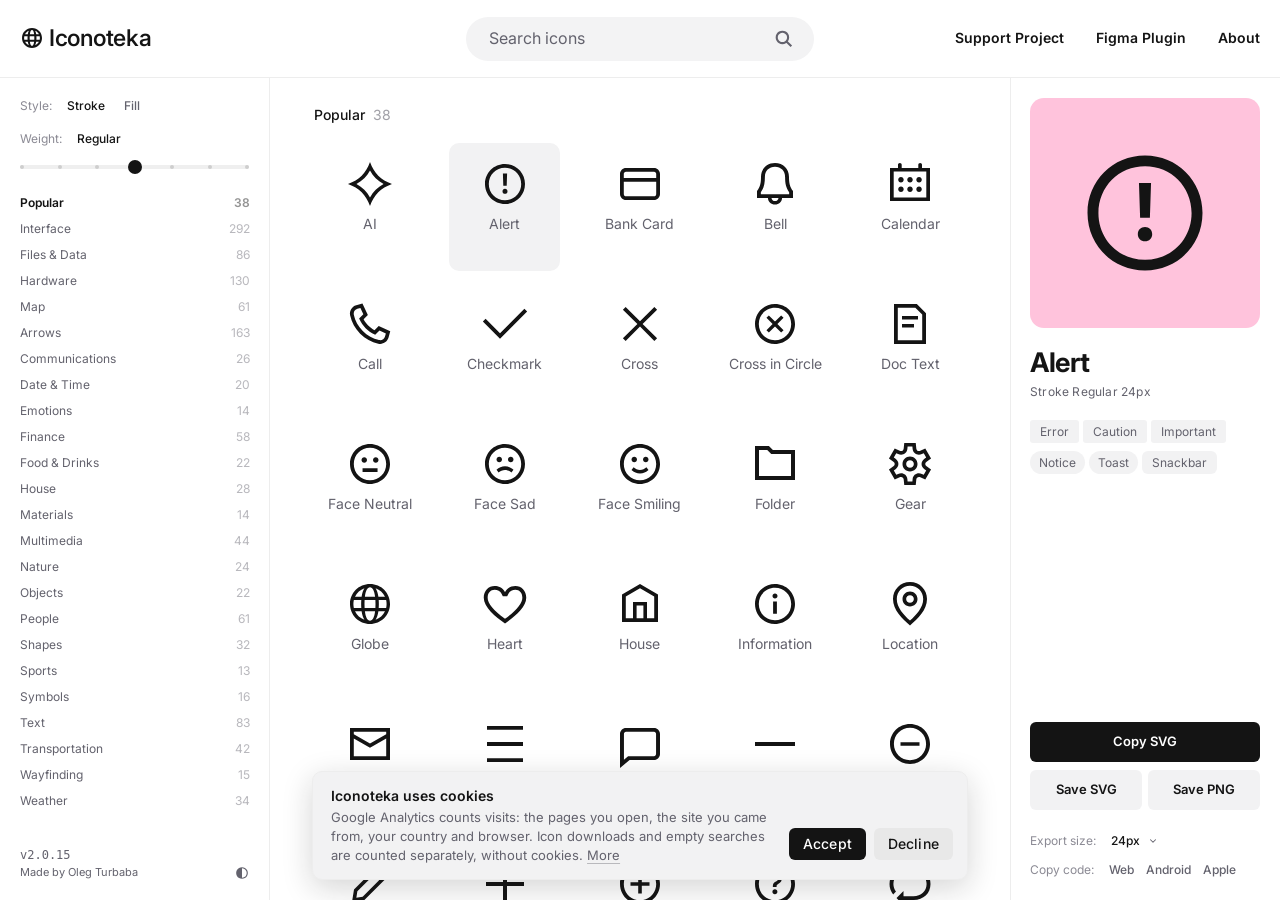
==== commit 43670a6d: "Write the icon count as 1300 rather than 1 300 The spaced form was a plain ASCII space, so search en" ====
--- a/index.html
+++ b/index.html
@@ -3,12 +3,12 @@
 <head>
 <meta charset="UTF-8"/>
 <meta name="viewport" content="width=device-width, initial-scale=1.0"/>
-<title>Iconoteka, 1 300 open-source icons in 7 weights and 2 styles</title>
-<meta name="description" content="Iconoteka is a free, open-source library of 1 300 icons in 7 weights, drawn on a 24-point grid. MIT licensed."/>
+<title>Iconoteka, 1300 open-source icons in 7 weights and 2 styles</title>
+<meta name="description" content="Iconoteka is a free, open-source library of 1300 icons in 7 weights, drawn on a 24-point grid. MIT licensed."/>
 
 <!-- Open Graph -->
-<meta property="og:title" content="Iconoteka, 1 300 open-source icons in 7 weights and 2 styles"/>
-<meta property="og:description" content="Iconoteka is a free, open-source library of 1 300 icons in 7 weights, drawn on a 24-point grid. MIT licensed."/>
+<meta property="og:title" content="Iconoteka, 1300 open-source icons in 7 weights and 2 styles"/>
+<meta property="og:description" content="Iconoteka is a free, open-source library of 1300 icons in 7 weights, drawn on a 24-point grid. MIT licensed."/>
 <meta property="og:image" content="https://iconoteka.com/iconoteka-preview.png"/>
 <meta property="og:image:width" content="1200"/>
 <meta property="og:image:height" content="630"/>
@@ -21,8 +21,8 @@
 
 <!-- Twitter/X -->
 <meta name="twitter:card" content="summary_large_image"/>
-<meta name="twitter:title" content="Iconoteka, 1 300 open-source icons in 7 weights and 2 styles"/>
-<meta name="twitter:description" content="Iconoteka is a free, open-source library of 1 300 icons in 7 weights, drawn on a 24-point grid. MIT licensed."/>
+<meta name="twitter:title" content="Iconoteka, 1300 open-source icons in 7 weights and 2 styles"/>
+<meta name="twitter:description" content="Iconoteka is a free, open-source library of 1300 icons in 7 weights, drawn on a 24-point grid. MIT licensed."/>
 <meta name="twitter:image" content="https://iconoteka.com/iconoteka-preview.png"/>
 <!-- Google Analytics 4 -->
 <script async src="https://www.googletagmanager.com/gtag/js?id=G-4MXD87JKRM"></script>
@@ -528,7 +528,7 @@
       "@id": "https://iconoteka.com/#website",
       "url": "https://iconoteka.com/",
       "name": "Iconoteka",
-      "description": "A free, open-source library of 1 300 icons in 7 weights and 2 styles, drawn on a 24-point grid and released under the MIT license.",
+      "description": "A free, open-source library of 1300 icons in 7 weights and 2 styles, drawn on a 24-point grid and released under the MIT license.",
       "inLanguage": "en",
       "publisher": {
         "@id": "https://iconoteka.com/#author"
@@ -550,7 +550,7 @@
       "@id": "https://iconoteka.com/#library",
       "name": "Iconoteka",
       "url": "https://iconoteka.com/",
-      "description": "A free, open-source library of 1 300 icons in 7 weights and 2 styles, drawn on a 24-point grid and released under the MIT license.",
+      "description": "A free, open-source library of 1300 icons in 7 weights and 2 styles, drawn on a 24-point grid and released under the MIT license.",
       "applicationCategory": "DesignApplication",
       "operatingSystem": "Any",
       "image": "https://iconoteka.com/iconoteka-preview.png",
@@ -576,7 +576,7 @@
 </script>
 </head>
 <body>
-<h1 class="sr-only">Iconoteka, a free and open-source library of 1 300 icons in 7 weights and 2 styles, drawn on a 24-point grid by Oleg Turbaba and released under the MIT license.</h1>
+<h1 class="sr-only">Iconoteka, a free and open-source library of 1300 icons in 7 weights and 2 styles, drawn on a 24-point grid by Oleg Turbaba and released under the MIT license.</h1>
 
 <header>
   <div class="logo-wrap">
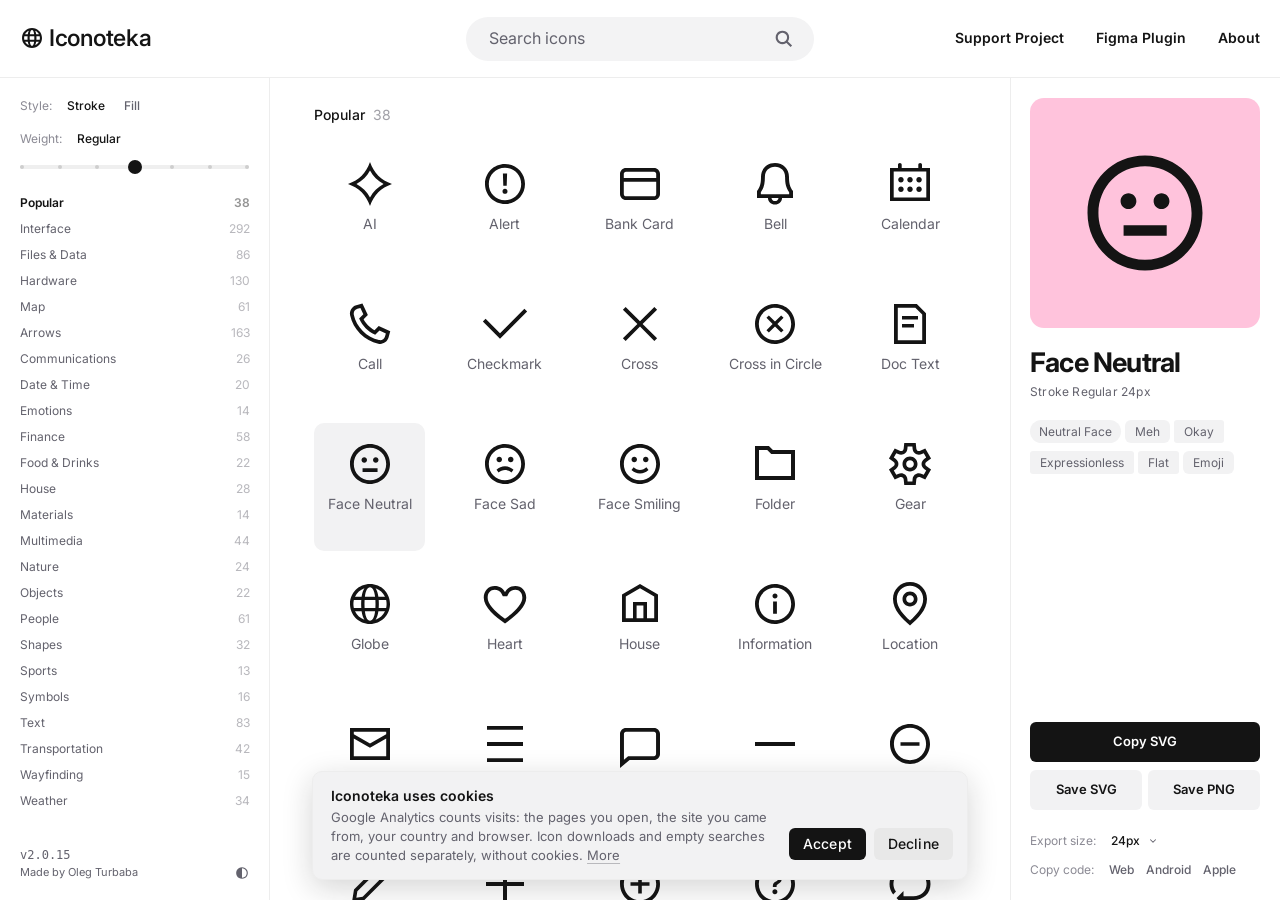
==== commit e36bf0ad: "Use a comma as the thousands separator Applies to the page copy, the titles and descriptions, the JS" ====
--- a/index.html
+++ b/index.html
@@ -3,12 +3,12 @@
 <head>
 <meta charset="UTF-8"/>
 <meta name="viewport" content="width=device-width, initial-scale=1.0"/>
-<title>Iconoteka, 1300 open-source icons in 7 weights and 2 styles</title>
-<meta name="description" content="Iconoteka is a free, open-source library of 1300 icons in 7 weights, drawn on a 24-point grid. MIT licensed."/>
+<title>Iconoteka, 1,300 open-source icons in 7 weights and 2 styles</title>
+<meta name="description" content="Iconoteka is a free, open-source library of 1,300 icons in 7 weights, drawn on a 24-point grid. MIT licensed."/>
 
 <!-- Open Graph -->
-<meta property="og:title" content="Iconoteka, 1300 open-source icons in 7 weights and 2 styles"/>
-<meta property="og:description" content="Iconoteka is a free, open-source library of 1300 icons in 7 weights, drawn on a 24-point grid. MIT licensed."/>
+<meta property="og:title" content="Iconoteka, 1,300 open-source icons in 7 weights and 2 styles"/>
+<meta property="og:description" content="Iconoteka is a free, open-source library of 1,300 icons in 7 weights, drawn on a 24-point grid. MIT licensed."/>
 <meta property="og:image" content="https://iconoteka.com/iconoteka-preview.png"/>
 <meta property="og:image:width" content="1200"/>
 <meta property="og:image:height" content="630"/>
@@ -21,8 +21,8 @@
 
 <!-- Twitter/X -->
 <meta name="twitter:card" content="summary_large_image"/>
-<meta name="twitter:title" content="Iconoteka, 1300 open-source icons in 7 weights and 2 styles"/>
-<meta name="twitter:description" content="Iconoteka is a free, open-source library of 1300 icons in 7 weights, drawn on a 24-point grid. MIT licensed."/>
+<meta name="twitter:title" content="Iconoteka, 1,300 open-source icons in 7 weights and 2 styles"/>
+<meta name="twitter:description" content="Iconoteka is a free, open-source library of 1,300 icons in 7 weights, drawn on a 24-point grid. MIT licensed."/>
 <meta name="twitter:image" content="https://iconoteka.com/iconoteka-preview.png"/>
 <!-- Google Analytics 4 -->
 <script async src="https://www.googletagmanager.com/gtag/js?id=G-4MXD87JKRM"></script>
@@ -528,7 +528,7 @@
       "@id": "https://iconoteka.com/#website",
       "url": "https://iconoteka.com/",
       "name": "Iconoteka",
-      "description": "A free, open-source library of 1300 icons in 7 weights and 2 styles, drawn on a 24-point grid and released under the MIT license.",
+      "description": "A free, open-source library of 1,300 icons in 7 weights and 2 styles, drawn on a 24-point grid and released under the MIT license.",
       "inLanguage": "en",
       "publisher": {
         "@id": "https://iconoteka.com/#author"
@@ -550,7 +550,7 @@
       "@id": "https://iconoteka.com/#library",
       "name": "Iconoteka",
       "url": "https://iconoteka.com/",
-      "description": "A free, open-source library of 1300 icons in 7 weights and 2 styles, drawn on a 24-point grid and released under the MIT license.",
+      "description": "A free, open-source library of 1,300 icons in 7 weights and 2 styles, drawn on a 24-point grid and released under the MIT license.",
       "applicationCategory": "DesignApplication",
       "operatingSystem": "Any",
       "image": "https://iconoteka.com/iconoteka-preview.png",
@@ -576,7 +576,7 @@
 </script>
 </head>
 <body>
-<h1 class="sr-only">Iconoteka, a free and open-source library of 1300 icons in 7 weights and 2 styles, drawn on a 24-point grid by Oleg Turbaba and released under the MIT license.</h1>
+<h1 class="sr-only">Iconoteka, a free and open-source library of 1,300 icons in 7 weights and 2 styles, drawn on a 24-point grid by Oleg Turbaba and released under the MIT license.</h1>
 
 <header>
   <div class="logo-wrap">
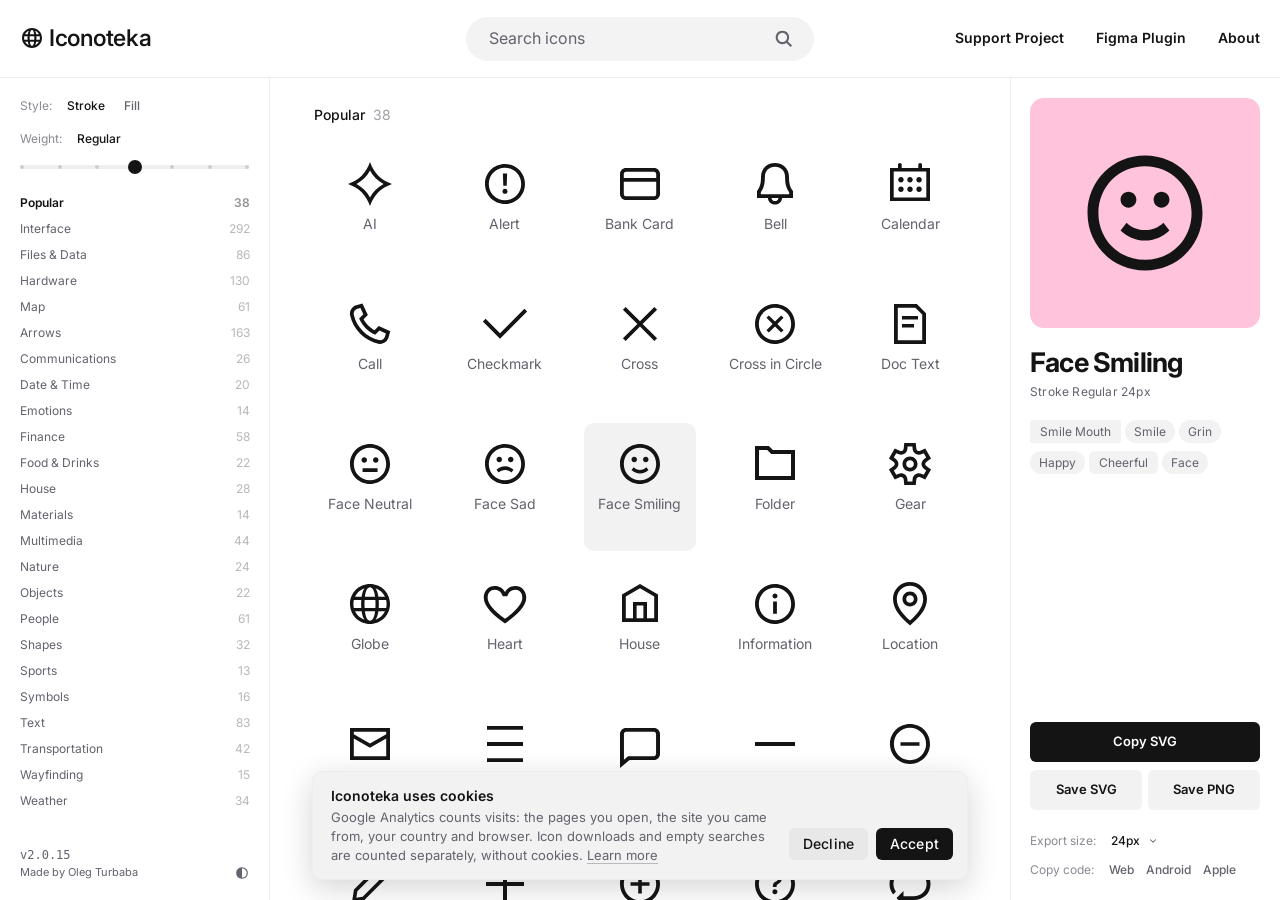
==== commit b95be3ee: "Fix three Safari rendering bugs, and polish across breakpoints Safari, all of which Chrome rendered " ====
--- a/index.html
+++ b/index.html
@@ -39,7 +39,7 @@
 <link rel="preconnect" href="https://fonts.googleapis.com">
 <link rel="preconnect" href="https://fonts.gstatic.com" crossorigin>
 <link href="https://fonts.googleapis.com/css2?family=Inter:ital,opsz,wght@0,14..32,100..900;1,14..32,100..900&display=swap" rel="stylesheet">
-<link rel="stylesheet" href="support.css?v=10">
+<link rel="stylesheet" href="support.css?v=11">
 <style>
 :root {
   --bg: #ffffff;
@@ -156,6 +156,10 @@
 .slider-label-row { display: flex; justify-content: flex-start; align-items: baseline; gap: 15px; }
 .slider-label { font-size: 12px; color: var(--text-dim); flex-shrink: 0; }
 .slider-val { font-size: 12px; color: var(--text); font-weight: 500; }
+.weight-step { cursor: pointer; user-select: none; border-radius: var(--r-xs); transition: opacity var(--t-fast); }   /* the weight name steps through the weights on tap */
+.weight-step:hover { opacity: .7; }
+.weight-step:active { opacity: .5; }
+.weight-step:focus-visible { outline: 2px solid var(--text); outline-offset: 2px; }
 .slider-track-wrap { position: relative; height: 14px; display: flex; align-items: center; }
 .weight-slider { -webkit-appearance: none; appearance: none; width: 100%; height: 4px; border-radius: var(--r-xs); outline: none; cursor: pointer; position: relative; z-index: 1; background: transparent; }
 .weight-slider::-webkit-slider-thumb { -webkit-appearance: none; width: 14px; height: 14px; border-radius: 50%; background: var(--text); cursor: pointer; transition: transform var(--t-fast); position: relative; z-index: 2; }
@@ -541,7 +545,7 @@
       "url": "https://turbaba.com",
       "sameAs": [
         "https://www.behance.net/turbaba",
-        "https://www.linkedin.com/in/oleg-turbaba-35438828/",
+        "https://www.linkedin.com/in/turbaba/",
         "https://www.instagram.com/turbaba/"
       ]
     },
@@ -617,7 +621,7 @@
     <a class="burger-link" href="https://www.figma.com/community/plugin/1675995752572535073/iconoteka" target="_blank" rel="noopener">Figma Plugin</a>
     <a class="burger-link" href="about.html">About</a>
     <hr class="burger-sep">
-    <div class="burger-ver"><br>Made by Oleg Turbaba</div>
+    <div class="burger-ver"><br>Made by <a href="https://www.linkedin.com/in/turbaba/" target="_blank" rel="noopener" class="footer-link">Oleg Turbaba</a></div>
   </div>
 </header>
 
@@ -717,7 +721,7 @@
         <div class="cat-list" id="catList">
         </div>
       </div>
-      <div class="sidebar-ver"><span class="footer-ver" id="footerVer"><br>Made by <a href="https://turbaba.com" target="_blank" class="footer-link">Oleg Turbaba</a></span><button id="themeToggle" title="Toggle theme" aria-label="Toggle dark mode"><svg xmlns="http://www.w3.org/2000/svg" width="14" height="14" viewBox="0 0 24 24" fill="currentColor"><path d="M12 22C10.1667 22 8.48333 21.5583 6.95 20.675C5.41667 19.7917 4.20833 18.5833 3.325 17.05C2.44167 15.5167 2 13.8333 2 12C2 10.1667 2.44167 8.48333 3.325 6.95C4.20833 5.41667 5.41667 4.20833 6.95 3.325C8.48333 2.44167 10.1667 2 12 2C13.8333 2 15.5167 2.44167 17.05 3.325C18.5833 4.20833 19.7917 5.41667 20.675 6.95C21.5583 8.48333 22 10.1667 22 12C22 13.8333 21.5583 15.5167 20.675 17.05C19.7917 18.5833 18.5833 19.7917 17.05 20.675C15.5167 21.5583 13.8333 22 12 22ZM12 20.025C13.4833 20.025 14.8333 19.675 16.05 18.975C17.2833 18.2583 18.25 17.2917 18.95 16.075C19.6667 14.8417 20.025 13.4833 20.025 12C20.025 10.5167 19.6667 9.16667 18.95 7.95C18.25 6.71667 17.2833 5.75 16.05 5.05C14.8333 4.33333 13.4833 3.975 12 3.975V20.025Z"/></svg></button></div>
+      <div class="sidebar-ver"><span class="footer-ver" id="footerVer"><br>Made by <a href="https://www.linkedin.com/in/turbaba/" target="_blank" rel="noopener" class="footer-link">Oleg Turbaba</a></span><button id="themeToggle" title="Toggle theme" aria-label="Toggle dark mode"><svg xmlns="http://www.w3.org/2000/svg" width="14" height="14" viewBox="0 0 24 24" fill="currentColor"><path d="M12 22C10.1667 22 8.48333 21.5583 6.95 20.675C5.41667 19.7917 4.20833 18.5833 3.325 17.05C2.44167 15.5167 2 13.8333 2 12C2 10.1667 2.44167 8.48333 3.325 6.95C4.20833 5.41667 5.41667 4.20833 6.95 3.325C8.48333 2.44167 10.1667 2 12 2C13.8333 2 15.5167 2.44167 17.05 3.325C18.5833 4.20833 19.7917 5.41667 20.675 6.95C21.5583 8.48333 22 10.1667 22 12C22 13.8333 21.5583 15.5167 20.675 17.05C19.7917 18.5833 18.5833 19.7917 17.05 20.675C15.5167 21.5583 13.8333 22 12 22ZM12 20.025C13.4833 20.025 14.8333 19.675 16.05 18.975C17.2833 18.2583 18.25 17.2917 18.95 16.075C19.6667 14.8417 20.025 13.4833 20.025 12C20.025 10.5167 19.6667 9.16667 18.95 7.95C18.25 6.71667 17.2833 5.75 16.05 5.05C14.8333 4.33333 13.4833 3.975 12 3.975V20.025Z"/></svg></button></div>
     </div>
   </aside>
 
@@ -901,10 +905,10 @@
     iconsData.forEach(i => { iconsMap[i.name] = i; });
     meta = data.meta || {};
     const ver = meta.version ? 'v' + meta.version.split('.').map(x => String(+x)).join('.') : '';   // 02.00.05 → v2.0.5 (conventional, same as the About page)
-    document.getElementById('footerVer').innerHTML = '<span class="ver-num">' + ver + '</span><br>Made by <a href="https://turbaba.com" target="_blank" class="footer-link">Oleg Turbaba</a>';
+    document.getElementById('footerVer').innerHTML = '<span class="ver-num">' + ver + '</span><br>Made by <a href="https://www.linkedin.com/in/turbaba/" target="_blank" rel="noopener" class="footer-link">Oleg Turbaba</a>';
       const _bv = document.querySelector('.burger-ver');
       if (_bv) { const _t = _bv.querySelector('#themeToggle');
-                 _bv.innerHTML = '<span><span class="ver-num">' + ver + '</span><br>Made by Oleg Turbaba</span>';
+                 _bv.innerHTML = '<span><span class="ver-num">' + ver + '</span><br>Made by <a href="https://www.linkedin.com/in/turbaba/" target="_blank" rel="noopener" class="footer-link">Oleg Turbaba</a></span>';
                  if (_t) _bv.appendChild(_t); }
     buildSidebar();
     buildTabCatDropdown();
@@ -1292,6 +1296,14 @@
 function showToast(msg) {
   const el = document.getElementById('toast');
   el.textContent = msg;
+  // On the phone the confirmation sits just above the open sheet, beside the button that was
+  // tapped. It used to appear under the toolbar at the top of the grid, far from the action.
+  if (window.matchMedia('(max-width: 480px)').matches) {
+    const p = document.getElementById('panel');
+    const sheet = p ? Math.max(0, Math.round(window.innerHeight - p.getBoundingClientRect().top)) : 0;
+    el.style.top = 'auto';
+    el.style.bottom = (sheet + 12) + 'px';
+  } else { el.style.top = ''; el.style.bottom = ''; }
   el.classList.add('visible');
   clearTimeout(toastTimer);
   const duration = 2000;
@@ -1591,6 +1603,7 @@
 
   const sizeInput = document.createElement('input');
   sizeInput.type = 'text'; sizeInput.value = panelSize + 'px';
+  sizeInput.id = 'exportSize'; sizeInput.setAttribute('aria-label', 'Export size');   /* a field with neither id nor name is flagged by the browser and skipped by assistive tech */
   sizeInput.className = 'size-combobox';
 
   const sizeArrow = document.createElement('span');
@@ -2002,7 +2015,23 @@
   document.getElementById('weightSlider').value = state.weightIdx;
   document.getElementById('mobWeightPrev').disabled = state.weightIdx === 0;
   document.getElementById('mobWeightNext').disabled = state.weightIdx === 6;
-}
+  const tl = document.getElementById('tabWeightLabel'); if (tl) tl.textContent = WEIGHT_LABELS[state.weightIdx];
+  const ts = document.getElementById('tabWeightSlider'); if (ts) ts.value = state.weightIdx;
+}
+
+// Tapping the weight name steps to the next weight and wraps round after Bold, so the seven
+// weights are one tap apart without reaching for the slider or the arrows (user).
+['weightLabel', 'mobWeightLabel', 'tabWeightLabel'].forEach(id => {
+  const el = document.getElementById(id);
+  if (!el) return;
+  el.classList.add('weight-step');
+  el.setAttribute('role', 'button');
+  el.setAttribute('tabindex', '0');
+  el.setAttribute('aria-label', 'Next weight');
+  const step = () => { state.weightIdx = (state.weightIdx + 1) % 7; syncWeightUI(); render(); if (panelIcon) { updatePanelPreview(panelIcon); openPanel(panelIcon); } };
+  el.addEventListener('click', step);
+  el.addEventListener('keydown', e => { if (e.key === 'Enter' || e.key === ' ') { e.preventDefault(); step(); } });
+});
 
 // Mobile size custom dropdown
 const mobSizeBtn = document.getElementById('mobSizeBtn');
--- a/support.css
+++ b/support.css
@@ -42,9 +42,9 @@
 .support-card h4 small { font-size: 11px; font-weight: 600; letter-spacing: .4px; text-transform: uppercase; color: var(--text-dim); }
 .support-card p { font-size: clamp(13px, 0.9vw, 16px); line-height: 1.5; color: var(--text-muted); margin: 0 0 auto; }
 .support-card h4 + p { margin-top: 0; }   /* title → text = the 8px flex gap */
-.support-cta { display: inline-flex; align-items: center; justify-content: center; gap: 6px; height: 32px; box-sizing: border-box; padding: 0 14px; margin-top: 16px;
+.support-cta { display: inline-flex; align-items: center; justify-content: center; gap: 6px; height: 32px; min-height: 32px; flex: none; box-sizing: border-box; padding: 0 14px; margin-top: 16px;
                border-radius: var(--r-sm); background: var(--text); color: var(--bg); font-family: inherit; font-size: 14px; font-weight: 500; line-height: 1; letter-spacing: .01em; text-decoration: none;
-               border: none; cursor: pointer; transition: opacity var(--t-fast); align-self: flex-start; white-space: nowrap; }   /* the About page's button style one size down (user "make them smaller"): 32px, 14px sides, 6px radius, 14px/500 in the page's font */
+               border: none; cursor: pointer; transition: opacity var(--t-fast); align-self: flex-start; white-space: nowrap; }   /* the About page's button style one size down (user "make them smaller"): 32px, 14px sides, 6px radius, 14px/500 in the page's font */   /* flex: none + min-height: the card is a column flex container, and Safari shrinks a flex item below its height where Chrome does not -- without this the pill collapses to about 20px */
 .support-cta:hover { opacity: .85; }
 .support-addr { display: flex; flex-wrap: wrap; gap: 6px; margin-top: 16px; }
 .support-addr button { height: 32px; padding: 0 14px; border-radius: var(--r-sm); border: none; background: var(--ui-surface);
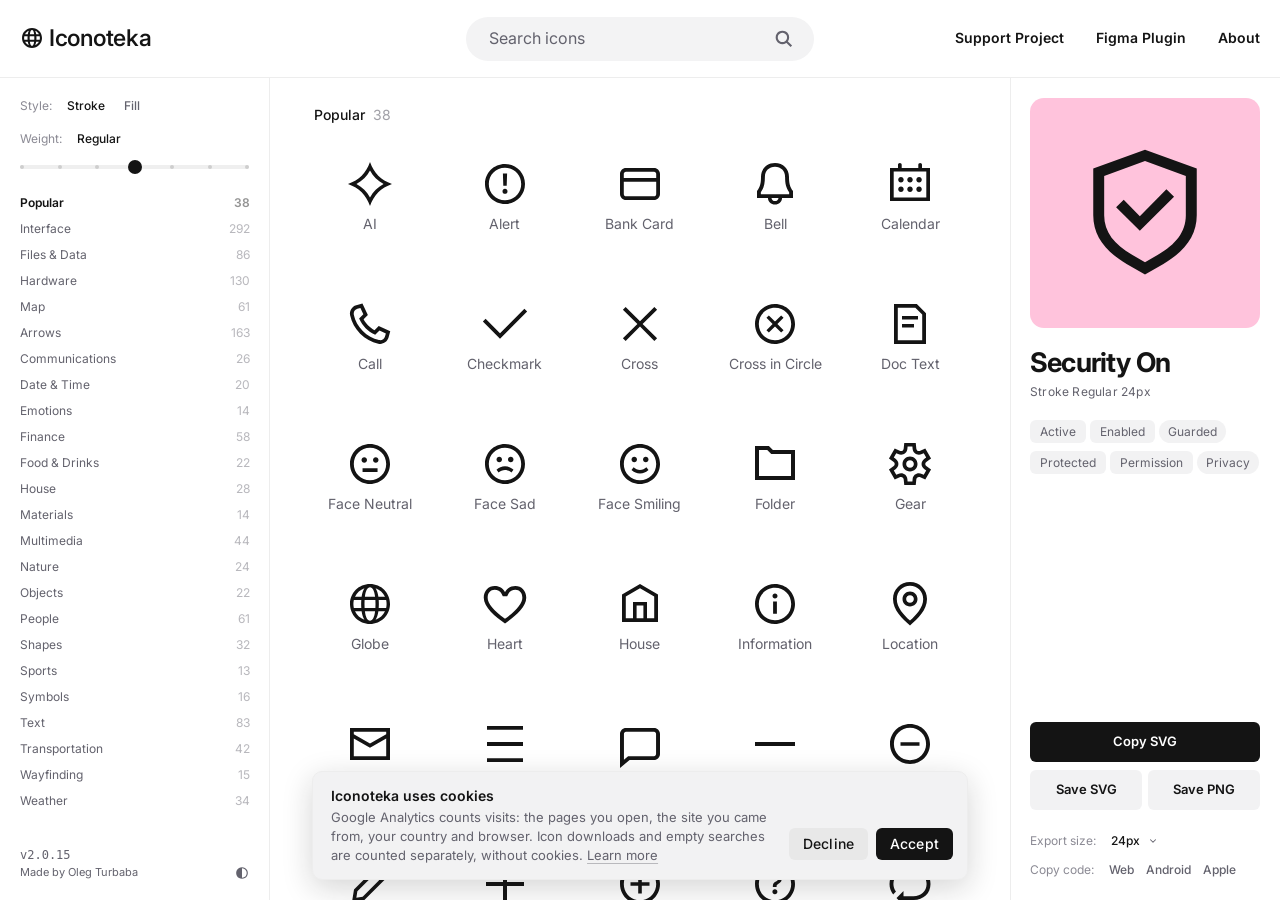
==== commit 4d9d9f9f: "Open the gallery full screen, and drag an icon out to the desktop Full screen, from the mark beside " ====
--- a/index.html
+++ b/index.html
@@ -156,7 +156,7 @@
 .slider-label-row { display: flex; justify-content: flex-start; align-items: baseline; gap: 15px; }
 .slider-label { font-size: 12px; color: var(--text-dim); flex-shrink: 0; }
 .slider-val { font-size: 12px; color: var(--text); font-weight: 500; }
-.weight-step { cursor: pointer; user-select: none; border-radius: var(--r-xs); transition: opacity var(--t-fast); }   /* the weight name steps through the weights on tap */
+.weight-step { cursor: pointer; user-select: none; border-radius: var(--r-xs); transition: opacity var(--t-fast); display: inline-block; text-align: left; padding: 8px 0; margin: -8px 0; }   /* the weight name steps through the weights on tap. The hit area is padded vertically (the margin cancels it again so nothing moves) and held to the width of the longest name, so short ones like Bold are no harder to hit than Ultralight (user) */
 .weight-step:hover { opacity: .7; }
 .weight-step:active { opacity: .5; }
 .weight-step:focus-visible { outline: 2px solid var(--text); outline-offset: 2px; }
@@ -216,7 +216,7 @@
 .icons-grid { display: grid; grid-template-columns: repeat(auto-fill, minmax(104px, 1fr)); gap: 12px 24px; width: 100%; max-width: 1256px; }
 
 /* ICON CARD */
-.icon-card { width: 100%; height: 128px; display: flex; flex-direction: column; align-items: center; justify-content: flex-start; padding-top: 16px; gap: 8px; border-radius: var(--r-md); cursor: pointer; background: transparent; border: 1px solid transparent; transition: background var(--t-fast), border-color .1s; color: var(--text); position: relative; flex-shrink: 0; overflow: hidden; }
+.icon-card { -webkit-user-select: none; user-select: none; width: 100%; height: 128px; display: flex; flex-direction: column; align-items: center; justify-content: flex-start; padding-top: 16px; gap: 8px; border-radius: var(--r-md); cursor: pointer; background: transparent; border: 1px solid transparent; transition: background var(--t-fast), border-color .1s; color: var(--text); position: relative; flex-shrink: 0; overflow: hidden; }
 .icon-card:hover { background: var(--ui-card-hover); border-color: transparent; }
 .icon-card.focused { background: var(--ui-card-hover); border-color: transparent; outline: none; }
 .icon-card.active-panel { background: var(--ui-surface); border-color: transparent; }
@@ -1254,6 +1254,8 @@
   const card = document.createElement('div');
   card.className = 'icon-card' + (panelIcon && panelIcon.name === icon.name ? ' active-panel' : '');
   card.dataset.name = icon.name;
+  card.draggable = true;   // drag the icon straight out to the desktop, or into an app that takes SVG
+  card.addEventListener('dragstart', e => dragIcon(e, icon));
 
   const svgWrap = document.createElement('div'); svgWrap.className = 'icon-svg-wrap';
   if (path) {
@@ -1407,6 +1409,33 @@
   };
   img.src = url;
 }
+
+// Dragging an icon out of the grid. The same SVG is offered three ways, and the receiver picks:
+//   DownloadURL     the browser writes <name>.svg wherever it is dropped (Finder, and apps that take files)
+//   image/svg+xml   apps that read vector off the drag itself
+//   text/plain      anything else gets the source
+// The blob has to outlive the drag, so it is revoked on dragend rather than straight away.
+let dragBlobURL = null;
+function dragIcon(e, icon) {
+  const sz = panelSize || 24, path = getPath(icon);
+  if (!path || !e.dataTransfer) return;
+  const name = iconFileName(icon);
+  const svg = '<svg id="' + name + '" xmlns="http://www.w3.org/2000/svg" width="' + sz + '" height="' + sz +
+              '" viewBox="0 0 24 24" fill="#141414"><path id="' + formatSegment(icon.name.split('-')[0]) +
+              '" d="' + path + '"/></svg>';
+  if (dragBlobURL) URL.revokeObjectURL(dragBlobURL);
+  dragBlobURL = URL.createObjectURL(new Blob([svg], { type: 'image/svg+xml' }));
+  const dt = e.dataTransfer;
+  dt.effectAllowed = 'copy';
+  try { dt.setData('DownloadURL', 'image/svg+xml:' + name + '.svg:' + dragBlobURL); } catch (err) {}
+  try { dt.setData('image/svg+xml', svg); } catch (err) {}
+  try { dt.setData('text/html', svg); } catch (err) {}   // Figma reads SVG off text/html when pasting; worth offering on a drop too
+  dt.setData('text/plain', svg);
+  const art = e.currentTarget.querySelector('svg');
+  if (art) dt.setDragImage(art, art.clientWidth / 2, art.clientHeight / 2);   // the glyph itself follows the cursor
+  trackDownload(icon, 'Drag SVG', sz);
+}
+window.addEventListener('dragend', () => { if (dragBlobURL) { URL.revokeObjectURL(dragBlobURL); dragBlobURL = null; } });
 
 function copySVG(icon, sz) {
   sz = sz || panelSize || 24;
@@ -2033,6 +2062,25 @@
   el.addEventListener('keydown', e => { if (e.key === 'Enter' || e.key === ' ') { e.preventDefault(); step(); } });
 });
 
+// Hold each weight name to the width of the longest one, measured in its own font, so the tap target
+// never shrinks with the word. Re-measured once the webfont is in, since that changes the widths.
+function sizeWeightSteps() {
+  ['weightLabel', 'mobWeightLabel', 'tabWeightLabel'].forEach(id => {
+    const el = document.getElementById(id);
+    if (!el) return;
+    const probe = document.createElement('span');
+    probe.style.cssText = 'position:absolute;visibility:hidden;white-space:nowrap';
+    probe.style.font = getComputedStyle(el).font;
+    document.body.appendChild(probe);
+    let w = 0;
+    WEIGHT_LABELS.forEach(n => { probe.textContent = n; w = Math.max(w, probe.getBoundingClientRect().width); });
+    probe.remove();
+    el.style.minWidth = Math.ceil(w) + 'px';
+  });
+}
+sizeWeightSteps();
+if (document.fonts && document.fonts.ready) document.fonts.ready.then(sizeWeightSteps);
+
 // Mobile size custom dropdown
 const mobSizeBtn = document.getElementById('mobSizeBtn');
 const mobSizeDropdown = document.getElementById('mobSizeDropdown');
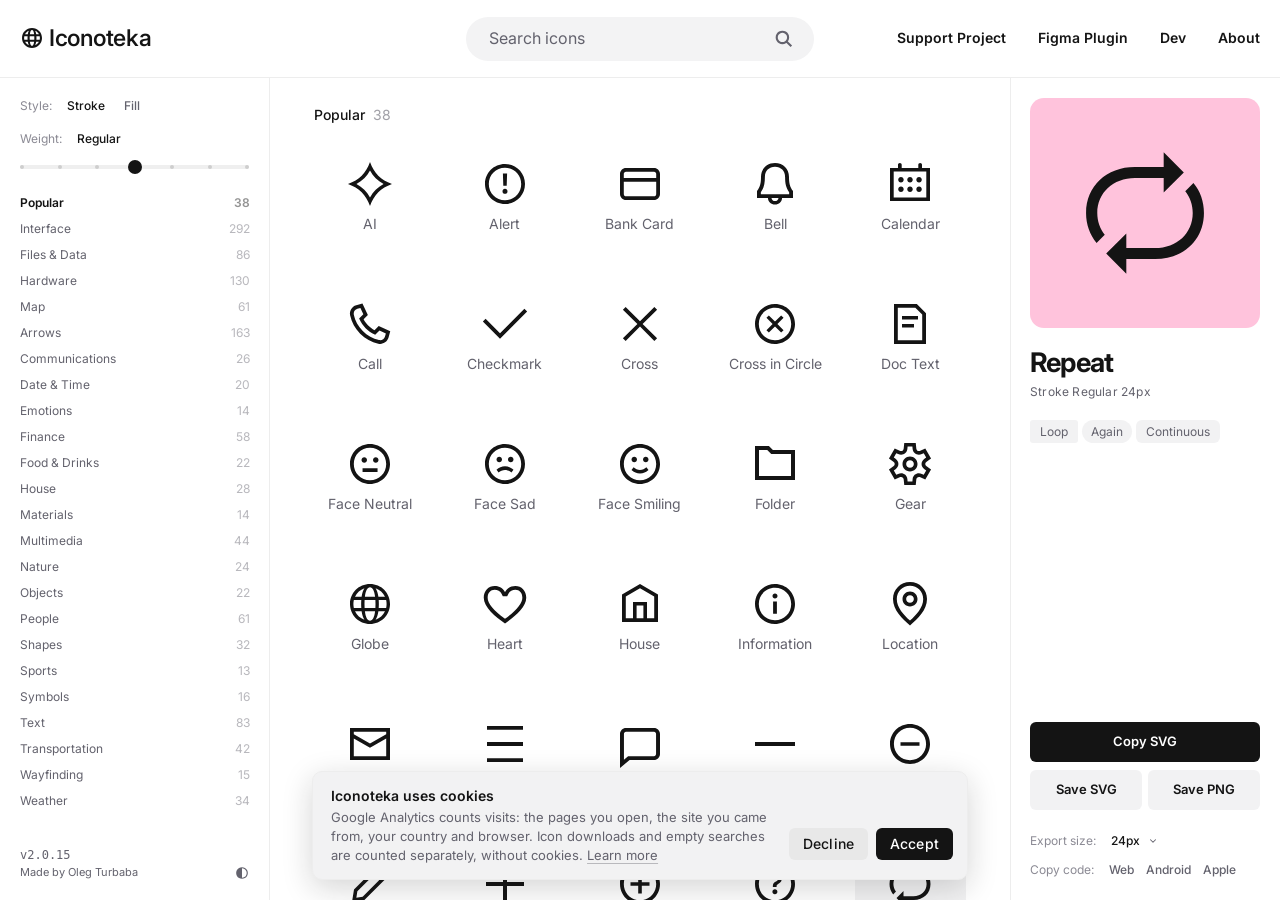
==== commit 332212d2: "Dev, Privacy and Press Kit pages, homepage cards, line-by-line reveal - New Dev page (MCP server + n" ====
--- a/index.html
+++ b/index.html
@@ -2,6 +2,7 @@
 <html lang="en">
 <head>
 <meta charset="UTF-8"/>
+<script>document.documentElement.classList.add('rv-pending'); setTimeout(() => document.documentElement.classList.remove('rv-pending'), 2500);</script>   <!-- reveal.js lifts this once the line-by-line units are set; the timeout is a safety net -->
 <meta name="viewport" content="width=device-width, initial-scale=1.0"/>
 <title>Iconoteka, 1,300 open-source icons in 7 weights and 2 styles</title>
 <meta name="description" content="Iconoteka is a free, open-source library of 1,300 icons in 7 weights, drawn on a 24-point grid. MIT licensed."/>
@@ -39,7 +40,7 @@
 <link rel="preconnect" href="https://fonts.googleapis.com">
 <link rel="preconnect" href="https://fonts.gstatic.com" crossorigin>
 <link href="https://fonts.googleapis.com/css2?family=Inter:ital,opsz,wght@0,14..32,100..900;1,14..32,100..900&display=swap" rel="stylesheet">
-<link rel="stylesheet" href="support.css?v=11">
+<link rel="stylesheet" href="support.css?v=14">
 <style>
 :root {
   --bg: #ffffff;
@@ -234,7 +235,7 @@
 /* BETA badge shown again (user 2026-09-06) */
 
 /* TOAST */
-#toast { position: fixed; bottom: 20px; top: auto; left: 50%; transform: translateX(-50%); background: var(--brand); color: #141414; font-size: 12px; font-weight: 400; font-family: 'Inter', sans-serif; padding: 4px 14px; border-radius: var(--r-pill); pointer-events: none; opacity: 0; transition: opacity var(--t-slow); z-index: 2000; white-space: nowrap; width: auto; max-width: 400px; }
+#toast { position: fixed; bottom: 20px; top: auto; left: 50%; transform: translateX(-50%); background: var(--brand); color: #141414; font-size: 12px; font-weight: 400; font-family: 'Inter', sans-serif; padding: 4px 14px; border-radius: var(--r-pill); pointer-events: none; opacity: 0; transition: opacity var(--t-slow); z-index: 2000; white-space: nowrap; width: auto; max-width: calc(100vw - 32px); }
 #toast.visible { opacity: 1; transition: opacity var(--t-base); }
 
 @media (max-width: 480px) {
@@ -316,9 +317,10 @@
   #panel .actions-list > *:nth-child(3) .size-combobox { width: 40px; }
   #panel .actions-list > .copy-row      { grid-column: 2 / span 2; grid-row: 2; margin: 0;
                                           justify-content: flex-end; } /* Copy code, flush right */
-  .panel-sheet-close { position: absolute; top: 10px; right: 10px; z-index: 2; width: 32px; height: 32px;
-    display: flex; align-items: center; justify-content: center; background: var(--bg); border: 1px solid var(--border);
-    border-radius: var(--r-pill); color: var(--text); font-size: 15px; line-height: 1; cursor: pointer; }
+  .panel-sheet-close { position: absolute; top: 10px; right: 10px; z-index: 2; width: 40px; height: 40px; padding: 0;
+    display: flex; align-items: center; justify-content: center; background: none; border: none;
+    color: var(--text); font-size: 22px; line-height: 1; cursor: pointer; }   /* no ring, a bigger cross (user) */
+  .panel-sheet-close svg { width: 20px; height: 20px; fill: currentColor; display: block; }   /* the library's own cross, Regular; 28 read too big on the phone (user) */
 }
 @media (min-width: 861px) { .panel-sheet-close { display: none; } }
 .logo-wrap { position: relative; top: -1px; } /* whole logo group 1px up, every breakpoint */
@@ -522,6 +524,98 @@
   .icon-svg-wrap svg { width: 40px; height: 40px; }
   .empty { font-size: 18px; }
 }
+/* ─── Promo card ────────────────────
+   One card above the grid, picked at random on each load, on the same 1256 measure as the
+   icon sections. It lives outside <main> because render() replaces its contents, and it is
+   desktop only: below 861px the page is already a narrow grid with a sheet panel. */
+.promo { width: 100%; padding: 28px calc(var(--pad) + 10px) 0; }
+.promo-card { --pv: 26px; --pl: 28px; --gap: 28px;
+              position: relative; width: 100%; max-width: 1256px; margin: 0 auto; display: flex; align-items: flex-start; gap: var(--gap);
+              padding: var(--pv) 36px var(--pv) var(--pl); border-radius: var(--r-md); background: color-mix(in srgb, var(--ui-surface) 50%, var(--bg)); }   /* half-way between the page and the usual surface: quieter (user: less active) */
+/* The mark is centred ACROSS the free space left of the text (user): a slot from the card's left edge to
+   the text. Vertically its ink starts on the title's cap line (JS sets the margin). The text keeps its start. */
+.promo-slot { flex: none; align-self: stretch; width: calc(var(--pl) + 40px + var(--gap));
+              margin: calc(-1 * var(--pv)) calc(-1 * var(--gap)) calc(-1 * var(--pv)) calc(-1 * var(--pl));
+              display: flex; align-items: flex-start; justify-content: center; }
+.promo-mark { flex: none; color: var(--mark-c, var(--text)); }   /* JS sizes the glyph optically; the slot centres it */
+/* Marks in palette colours (user). A family has one tone per theme, each at least 3:1 against the card
+   (#f2f2f3 light, #2a2a2a dark): red 3.3/3.9, teal 3.3 / green 4.8, blue 7.6 / sky 5.9, ox 4.8 / yellow 8.6,
+   dark blue 13 / pink 9.6. The tile takes the colour as its ground and a black or white glyph, as the
+   brand swatches allow (pink: black, dark blue: white). */
+.promo-card { --hue-claude: #c15f3c; --hue-gray: #8b8a94; --hue-red: #f04c1a; --hue-green: #0b957e; --hue-blue: #1e39c9; --hue-yellow: #a25624; --hue-pink: #061584; --hue-pink-ink: #ffffff; }
+[data-theme="dark"] .promo-card { --hue-claude: #d97757; --hue-gray: #8a8a8a; --hue-green: #12ab57; --hue-blue: #41b1e7; --hue-yellow: #febd32; --hue-pink: #ffc3dc; --hue-pink-ink: #141414; }
+.promo-mark[data-hue="red"] { --mark-c: var(--hue-red); }
+.promo-mark[data-hue="claude"] { --mark-c: var(--hue-claude); }   /* Claude's own orange: #d97757 on dark (4.6:1); on light it is 2.8:1, so the darker brand tone #c15f3c (3.8:1) */
+.promo-mark[data-hue="gray"] { --mark-c: var(--hue-gray); }       /* the dim text gray: 3.1:1 light, 4.2:1 dark */
+.promo-mark[data-hue="green"] { --mark-c: var(--hue-green); }
+.promo-mark[data-hue="blue"] { --mark-c: var(--hue-blue); }
+.promo-mark[data-hue="yellow"] { --mark-c: var(--hue-yellow); }
+.promo-mark[data-hue="pink"] { --mark-c: var(--hue-pink); --mark-ink: var(--hue-pink-ink); }
+.promo-mark:not(.tile) { line-height: 0; }
+.promo-mark svg { width: 40px; height: 40px; fill: currentColor; display: block; overflow: visible; }
+/* a product whose mark reads as an app icon gets the tile treatment: rounded square, glyph inset */
+.promo-mark.tile { border-radius: 22%; background: var(--mark-c, var(--text)); color: var(--mark-ink, var(--bg));
+                   display: flex; align-items: center; justify-content: center; }
+.promo-mark.tile svg { width: 74%; height: 74%; }
+.promo-mark.tile svg:has(path[fill]) { width: 68%; height: 68%; }   /* a full-colour logo in its app-icon tile (Figma): smaller inset, the five shapes need air */   /* the glyph carries the tile: too small an inset and its strokes go hairline */
+.promo-card.clickable { cursor: pointer; }
+.promo-text { min-width: 0; max-width: 780px; margin-right: 52px; }   /* at least 80px (with the 28px gap) before the button (user: more space) */
+.promo-card h3 { margin: 0 0 4px; font-size: 15px; font-weight: 600; line-height: 22px; color: var(--text); }
+.promo-card p { margin: 0; font-size: 13px; line-height: 20px; color: var(--text-muted); }   /* copy is kept to two lines at 1440, the MacBook Air 13 width (user: shorten the copy, keep the size) */
+/* the action is a text button, always shown (user): the text colour, the body's 13/20 so it sits on the
+   last line of the text, bottom-right */
+.promo-btn { flex: none; margin-left: auto; align-self: flex-end; padding: 0; font-size: 13px; line-height: 20px; font-weight: 600;
+             color: var(--text); text-decoration: none; white-space: nowrap; transition: opacity var(--t-fast); }
+.promo-btn:hover { opacity: .7; }
+.promo-close { position: absolute; top: 6px; right: 6px; width: 24px; height: 24px; padding: 0; display: flex;
+               align-items: center; justify-content: center; background: none; border: none; border-radius: var(--r-sm);
+               color: var(--text-dim); cursor: pointer; transition: color var(--t-fast); }   /* always visible (user) */
+.promo-close:hover, .promo-close:focus-visible { color: var(--text); }   /* hover only brightens the cross: no box behind it (user) */
+.promo-close svg { width: 14px; height: 14px; fill: currentColor; display: block; }
+/* Narrow CARD, whatever the window: the column between the sidebar and the panel is what decides (at 1101px
+   it is only ~470px). Below 760px of card: no logo or icon, the text takes the card, and the button goes on
+   its own line, left-aligned under the text (user). */
+.promo { container-type: inline-size; }
+@container (max-width: 760px) {
+  .promo-card { flex-wrap: wrap; --pv: 20px; --pl: 22px; --gap: 18px; padding: var(--pv) 20px var(--pv) var(--pl); }
+  .promo-slot { display: none; }
+  .promo-text { flex: 1 1 100%; margin-right: 0; }
+  .promo-btn { flex: 0 0 auto; margin-left: 0; margin-top: 6px; align-self: flex-start; }   /* its own line, on the text's left edge, 24px under it */
+}
+@media (max-width: 860px) { .promo { display: none; } }
+
+/* ─── Footer ────────────────────────────────────────────────────────────────
+   A compact version of About's: one row of links rather than four columns. This page is a
+   fixed-height shell (html, body { overflow: hidden }), so the footer cannot sit on the window;
+   it lives at the end of .main-wrap, the pane that actually scrolls. */
+:root { --text-soft: #75747d; }
+[data-theme="dark"] { --text-soft: var(--text-muted); }
+footer { border-top: 1px solid var(--border); margin-top: 48px; padding: 32px var(--pad) 40px; font-size: 14px; line-height: 21px; color: var(--text); }
+/* The same four groups as every other page (Library, Support, Follow, Contact), without the random icon,
+   packed side by side at a fixed gap instead of spread over the 12 columns (user: tighter). */
+.foot-cols { display: flex; flex-wrap: wrap; align-items: flex-start; gap: 40px 64px; max-width: 1252px; margin: 0 auto; }
+.foot-cols .f-contact { max-width: 220px; }
+.foot-cols .f-contact p { margin: 0; }
+.footer-group h4 { font-size: 14px; line-height: 21px; font-weight: 500; color: var(--text-soft); margin: 0 0 16px; }   /* this page has no --sp tokens: the other pages' values in px */
+.footer-group nav { display: flex; flex-direction: column; align-items: flex-start; gap: 8px; }
+.footer-crypto-label { color: var(--text-soft); position: relative; top: 3px; }
+.footer-crypto { display: flex; gap: 10px; }
+.footer-copy { margin-left: auto; align-self: flex-end; white-space: nowrap; color: var(--text-muted); }
+.footer-copy a { color: inherit; }
+footer a, footer button { color: inherit; text-decoration: none; font: inherit; background: none; border: none; padding: 0; cursor: pointer; text-align: left; }
+footer a:hover, footer button:hover { opacity: .8; }
+footer button.copied { color: var(--brand); }
+footer .handle { text-decoration: underline; text-underline-offset: .3em; text-decoration-thickness: 1px; text-decoration-skip-ink: none; }   /* "get in touch", as on the other pages */
+footer .nobr { white-space: nowrap; }
+@media (max-width: 860px) {
+  .foot-cols { display: grid; grid-template-columns: 1fr 1fr; gap: 40px 16px; }
+  .foot-cols .f-contact { max-width: none; }
+  .footer-copy { grid-column: 1 / -1; margin-left: 0; }
+  .footer-copy br { display: none; }
+}
+
+
+
 </style>
 <script type="application/ld+json">
 {
@@ -606,7 +700,7 @@
         <button class="header-link support-btn" id="supportBtn" aria-haspopup="true" aria-expanded="false">Support Project</button>
       </div>
     <a class="header-link" href="https://www.figma.com/community/plugin/1675995752572535073/iconoteka" target="_blank" rel="noopener">Figma Plugin</a>
-    <a class="header-link" href="about.html">About</a>
+    <a class="header-link" href="dev.html">Dev</a><a class="header-link" href="about.html">About</a>
   </nav>
   <!-- Mobile burger -->
   <button class="burger-btn" id="burgerBtn" aria-label="Menu">
@@ -619,7 +713,7 @@
     <div class="burger-group" id="burgerSupport"><div class="burger-label">Support Project</div></div>
     <hr class="burger-sep">
     <a class="burger-link" href="https://www.figma.com/community/plugin/1675995752572535073/iconoteka" target="_blank" rel="noopener">Figma Plugin</a>
-    <a class="burger-link" href="about.html">About</a>
+    <a class="burger-link" href="dev.html">Dev</a><a class="burger-link" href="about.html">About</a>
     <hr class="burger-sep">
     <div class="burger-ver"><br>Made by <a href="https://www.linkedin.com/in/turbaba/" target="_blank" rel="noopener" class="footer-link">Oleg Turbaba</a></div>
   </div>
@@ -726,9 +820,42 @@
   </aside>
 
   <div class="main-wrap">
-    <main id="main">
+    <div class="promo" id="promo" hidden></div>
+    <main id="main" data-reveal="off">
       <div id="loading"><div class="spinner"></div><span>Loading icons…</span></div>
     </main>
+<footer>
+  <div class="foot-cols">
+    <div class="footer-group f-lib">
+      <h4>Library</h4>
+      <nav>
+        <a href="about.html#license">License</a>
+        <a href="https://github.com/iconoteka/iconoteka" target="_blank" rel="noopener">GitHub Repository</a>
+        <a href="https://www.figma.com/community/plugin/1675995752572535073/iconoteka" target="_blank" rel="noopener">Figma Plugin</a>
+        <a href="dev.html">Dev Packages</a><a href="press.html">Press Kit</a>
+        <a href="privacy.html">Privacy</a>
+      </nav>
+    </div>
+    <div class="footer-group f-sup">
+      <h4>Support</h4>
+      <nav id="footerSupport"></nav>
+    </div>
+    <div class="footer-group f-fol">
+      <h4>Follow</h4>
+      <nav>
+        <a href="https://www.instagram.com/iconoteka/" target="_blank" rel="noopener">Instagram</a>
+        <a href="https://www.pinterest.com/turbaba/iconoteka/" target="_blank" rel="noopener">Pinterest</a>
+        <a href="https://www.are.na/oleg-turbaba/iconoteka" target="_blank" rel="noopener">Are.na</a>
+        <a href="https://x.com/iconoteka" target="_blank" rel="noopener">X</a>
+      </nav>
+    </div>
+    <div class="footer-group f-contact">
+      <h4>Contact</h4>
+      <p>For enquiries, collaborations, interviews, or sponsorships, <a class="handle nobr" href="mailto:olegturbaba@gmail.com">get in touch</a>.</p>
+    </div>
+    <div class="footer-copy">© 2016–2026 <a href="https://www.linkedin.com/in/turbaba/" target="_blank" rel="noopener">Oleg Turbaba</a>.<br> All rights reserved.</div>
+  </div>
+</footer>
   </div>
 </div>
 
@@ -914,6 +1041,13 @@
     buildTabCatDropdown();
     render();
     initLogomark();
+    initFooterIcon();
+    buildPromo();
+    { // the sheet's close button draws the library's cross instead of the ✕ character
+      const cb = document.getElementById('panelSheetClose'), cr = iconsData.find(i => i.name.split('-')[0] === 'cross');
+      const cv = cr && cr.variants && cr.variants.regular, cd = cv && (cv.stroke || cv.fill);
+      if (cb && cd) cb.innerHTML = '<svg viewBox="0 0 24 24" aria-hidden="true"><path d="' + cd + '"/></svg>';
+    }
     // Track session theme
     const sessionTheme = document.documentElement.getAttribute('data-theme') || 'light';
     sendAnalytics({ type: 'theme', theme: sessionTheme, action: 'session_start' });
@@ -1167,6 +1301,9 @@
 
 function render() {
   state.focusedIdx = -1;
+  // the cards sit above the browsable grid; a search should put its results first
+  const promoEl = document.getElementById('promo');
+  if (promoEl && promoEl.dataset.ready) promoEl.hidden = !!state.search;
   _fastUpdatePending = false;
   const icons = getFiltered();
   const countable = icons.length;
@@ -1300,11 +1437,16 @@
   el.textContent = msg;
   // On the phone the confirmation sits just above the open sheet, beside the button that was
   // tapped. It used to appear under the toolbar at the top of the grid, far from the action.
+  // Measured from the sheet's own top edge with `top`, not from innerHeight with `bottom`: on the iPhone,
+  // innerHeight and the box a fixed element is placed in drift apart as Safari's toolbar shows and hides,
+  // and the chip landed behind the sheet or off screen (user: no chip on iPhone). A rect and a fixed `top`
+  // share one coordinate space, so this holds whatever the toolbar does.
   if (window.matchMedia('(max-width: 480px)').matches) {
     const p = document.getElementById('panel');
-    const sheet = p ? Math.max(0, Math.round(window.innerHeight - p.getBoundingClientRect().top)) : 0;
-    el.style.top = 'auto';
-    el.style.bottom = (sheet + 12) + 'px';
+    const top = p ? p.getBoundingClientRect().top : 0;
+    el.style.bottom = 'auto';
+    if (p && p.classList.contains('sheet-open') && top > 80) el.style.top = Math.round(top - el.offsetHeight - 12) + 'px';
+    else el.style.top = '';   // no sheet up: the CSS default, under the toolbar
   } else { el.style.top = ''; el.style.bottom = ''; }
   el.classList.add('visible');
   clearTimeout(toastTimer);
@@ -1558,7 +1700,12 @@
 const BADGE_SHAPES = ['14px'];
 
 
+// The preview colour and the chip shapes belong to the ICON: changing style or weight rebuilds the panel for
+// the same icon and must keep them (user). Only a different icon draws new ones.
+let chipShapes = {};
 function openPanel(icon) {
+  const samePanel = !!(panelIcon && panelIcon.name === icon.name);
+  if (!samePanel) chipShapes = {};
   panelIcon = icon;
   document.querySelectorAll('.icon-card').forEach(c => c.classList.remove('active-panel'));
   const active = document.querySelector('[data-name="' + icon.name + '"]');
@@ -1569,7 +1716,7 @@
 
   const preview = document.getElementById('panelPreview');
   if (!firstPreviewShown) { preview._colorPair = BRAND_PAIR; firstPreviewShown = true; }
-  else { preview._colorPair = randomColorPair(); }
+  else if (!samePanel || !preview._colorPair) { preview._colorPair = randomColorPair(); }
   updatePanelPreview(icon);
 
   const body = document.getElementById('panelBody');
@@ -1592,7 +1739,7 @@
     tags.forEach(t => {
       const tag = document.createElement('span');
       const tagTypes = ['tag-pill', 'tag-rect', 'tag-rounded'];
-      const tagType = tagTypes[Math.floor(Math.random() * tagTypes.length)];
+      const tagType = chipShapes[t] || (chipShapes[t] = tagTypes[Math.floor(Math.random() * tagTypes.length)]);
       tag.className = 'tag ' + tagType;
       tag.textContent = formatSegment(t);
       tag.addEventListener('click', () => {
@@ -2205,6 +2352,296 @@
 // Logomark — the globe icon from the library
 let LOGOMARK_PATH = null;
 
+// The footer's mark: one random icon in the fill style, a new one on every load and on hover.
+// One card above the grid, drawn at random on each load: a brand mark, two lines and one action.
+// Full-colour marks: several paths, each with its own fill, drawn as they are (user: full colour Figma logo)
+const PROMO_COLOR_MARKS = {
+  figma: { vb: '0 0 38 57', paths: [
+    ['M19 28.5a9.5 9.5 0 1 1 19 0 9.5 9.5 0 0 1-19 0z', '#1abcfe'],
+    ['M0 47.5A9.5 9.5 0 0 1 9.5 38H19v9.5a9.5 9.5 0 1 1-19 0z', '#0acf83'],
+    ['M19 0v19h9.5a9.5 9.5 0 1 0 0-19H19z', '#ff7262'],
+    ['M0 9.5A9.5 9.5 0 0 0 9.5 19H19V0H9.5A9.5 9.5 0 0 0 0 9.5z', '#f24e1e'],
+    ['M0 28.5A9.5 9.5 0 0 0 9.5 38H19V19H9.5A9.5 9.5 0 0 0 0 28.5z', '#a259ff']] }
+};
+const PROMO_LOGOS = {
+  instagram: 'M7.0301.084c-1.2768.0602-2.1487.264-2.911.5634-.7888.3075-1.4575.72-2.1228 1.3877-.6652.6677-1.075 1.3368-1.3802 2.127-.2954.7638-.4956 1.6365-.552 2.914-.0564 1.2775-.0689 1.6882-.0626 4.947.0062 3.2586.0206 3.6671.0825 4.9473.061 1.2765.264 2.1482.5635 2.9107.308.7889.72 1.4573 1.388 2.1228.6679.6655 1.3365 1.0743 2.1285 1.38.7632.295 1.6361.4961 2.9134.552 1.2773.056 1.6884.069 4.9462.0627 3.2578-.0062 3.668-.0207 4.9478-.0814 1.28-.0607 2.147-.2652 2.9098-.5633.7889-.3086 1.4578-.72 2.1228-1.3881.665-.6682 1.0745-1.3378 1.3795-2.1284.2957-.7632.4966-1.636.552-2.9124.056-1.2809.0692-1.6898.063-4.948-.0063-3.2583-.021-3.6668-.0817-4.9465-.0607-1.2797-.264-2.1487-.5633-2.9117-.3084-.7889-.72-1.4568-1.3876-2.1228C21.2982 1.33 20.628.9208 19.8378.6165 19.074.321 18.2017.1197 16.9244.0645 15.6471.0093 15.236-.005 11.977.0014 8.718.0076 8.31.0215 7.0301.0839m.1402 21.6932c-1.17-.0509-1.8053-.2453-2.2287-.408-.5606-.216-.96-.4771-1.3819-.895-.422-.4178-.6811-.8186-.9-1.378-.1644-.4234-.3624-1.058-.4171-2.228-.0595-1.2645-.072-1.6442-.079-4.848-.007-3.2037.0053-3.583.0607-4.848.05-1.169.2456-1.805.408-2.2282.216-.5613.4762-.96.895-1.3816.4188-.4217.8184-.6814 1.3783-.9003.423-.1651 1.0575-.3614 2.227-.4171 1.2655-.06 1.6447-.072 4.848-.079 3.2033-.007 3.5835.005 4.8495.0608 1.169.0508 1.8053.2445 2.228.408.5608.216.96.4754 1.3816.895.4217.4194.6816.8176.9005 1.3787.1653.4217.3617 1.056.4169 2.2263.0602 1.2655.0739 1.645.0796 4.848.0058 3.203-.0055 3.5834-.061 4.848-.051 1.17-.245 1.8055-.408 2.2294-.216.5604-.4763.96-.8954 1.3814-.419.4215-.8181.6811-1.3783.9-.4224.1649-1.0577.3617-2.2262.4174-1.2656.0595-1.6448.072-4.8493.079-3.2045.007-3.5825-.006-4.848-.0608M16.953 5.5864A1.44 1.44 0 1 0 18.39 4.144a1.44 1.44 0 0 0-1.437 1.4424M5.8385 12.012c.0067 3.4032 2.7706 6.1557 6.173 6.1493 3.4026-.0065 6.157-2.7701 6.1506-6.1733-.0065-3.4032-2.771-6.1565-6.174-6.1498-3.403.0067-6.156 2.771-6.1496 6.1738M8 12.0077a4 4 0 1 1 4.008 3.9921A3.9996 3.9996 0 0 1 8 12.0077',
+  patreon: 'M22.957 7.21c-.004-3.064-2.391-5.576-5.191-6.482-3.478-1.125-8.064-.962-11.384.604C2.357 3.231 1.093 7.391 1.046 11.54c-.039 3.411.302 12.396 5.369 12.46 3.765.047 4.326-4.804 6.068-7.141 1.24-1.662 2.836-2.132 4.801-2.618 3.376-.836 5.678-3.501 5.673-7.031Z',
+  kofi: 'M11.351 2.715c-2.7 0-4.986.025-6.83.26C2.078 3.285 0 5.154 0 8.61c0 3.506.182 6.13 1.585 8.493 1.584 2.701 4.233 4.182 7.662 4.182h.83c4.209 0 6.494-2.234 7.637-4a9.5 9.5 0 0 0 1.091-2.338C21.792 14.688 24 12.22 24 9.208v-.415c0-3.247-2.13-5.507-5.792-5.87-1.558-.156-2.65-.208-6.857-.208m0 1.947c4.208 0 5.09.052 6.571.182 2.624.311 4.13 1.584 4.13 4v.39c0 2.156-1.792 3.844-3.87 3.844h-.935l-.156.649c-.208 1.013-.597 1.818-1.039 2.546-.909 1.428-2.545 3.064-5.922 3.064h-.805c-2.571 0-4.831-.883-6.078-3.195-1.09-2-1.298-4.155-1.298-7.506 0-2.181.857-3.402 3.012-3.714 1.533-.233 3.559-.26 6.39-.26m6.547 2.287c-.416 0-.65.234-.65.546v2.935c0 .311.234.545.65.545 1.324 0 2.051-.754 2.051-2s-.727-2.026-2.052-2.026m-10.39.182c-1.818 0-3.013 1.48-3.013 3.142 0 1.533.858 2.857 1.949 3.897.727.701 1.87 1.429 2.649 1.896a1.47 1.47 0 0 0 1.507 0c.78-.467 1.922-1.195 2.623-1.896 1.117-1.039 1.974-2.364 1.974-3.897 0-1.662-1.247-3.142-3.039-3.142-1.065 0-1.792.545-2.338 1.298-.493-.753-1.246-1.298-2.312-1.298',
+  figma: 'M15.852 8.981h-4.588V0h4.588c2.476 0 4.49 2.014 4.49 4.49s-2.014 4.491-4.49 4.491zM12.735 7.51h3.117c1.665 0 3.019-1.355 3.019-3.019s-1.355-3.019-3.019-3.019h-3.117V7.51zm0 1.471H8.148c-2.476 0-4.49-2.014-4.49-4.49S5.672 0 8.148 0h4.588v8.981zm-4.587-7.51c-1.665 0-3.019 1.355-3.019 3.019s1.354 3.02 3.019 3.02h3.117V1.471H8.148zm4.587 15.019H8.148c-2.476 0-4.49-2.014-4.49-4.49s2.014-4.49 4.49-4.49h4.588v8.98zM8.148 8.981c-1.665 0-3.019 1.355-3.019 3.019s1.355 3.019 3.019 3.019h3.117V8.981H8.148zM8.172 24c-2.489 0-4.515-2.014-4.515-4.49s2.014-4.49 4.49-4.49h4.588v4.441c0 2.503-2.047 4.539-4.563 4.539zm-.024-7.51a3.023 3.023 0 0 0-3.019 3.019c0 1.665 1.365 3.019 3.044 3.019 1.705 0 3.093-1.376 3.093-3.068v-2.97H8.148zm7.704 0h-.098c-2.476 0-4.49-2.014-4.49-4.49s2.014-4.49 4.49-4.49h.098c2.476 0 4.49 2.014 4.49 4.49s-2.014 4.49-4.49 4.49zm-.097-7.509c-1.665 0-3.019 1.355-3.019 3.019s1.355 3.019 3.019 3.019h.098c1.665 0 3.019-1.355 3.019-3.019s-1.355-3.019-3.019-3.019h-.098z',
+  claude: 'm4.7144 15.9555 4.7174-2.6471.079-.2307-.079-.1275h-.2307l-.7893-.0486-2.6956-.0729-2.3375-.0971-2.2646-.1214-.5707-.1215-.5343-.7042.0546-.3522.4797-.3218.686.0608 1.5179.1032 2.2767.1578 1.6514.0972 2.4468.255h.3886l.0546-.1579-.1336-.0971-.1032-.0972L6.973 9.8356l-2.55-1.6879-1.3356-.9714-.7225-.4918-.3643-.4614-.1578-1.0078.6557-.7225.8803.0607.2246.0607.8925.686 1.9064 1.4754 2.4893 1.8336.3643.3035.1457-.1032.0182-.0728-.164-.2733-1.3539-2.4467-1.445-2.4893-.6435-1.032-.17-.6194c-.0607-.255-.1032-.4674-.1032-.7285L6.287.1335 6.6997 0l.9957.1336.419.3642.6192 1.4147 1.0018 2.2282 1.5543 3.0296.4553.8985.2429.8318.091.255h.1579v-.1457l.1275-1.706.2368-2.0947.2307-2.6957.0789-.7589.3764-.9107.7468-.4918.5828.2793.4797.686-.0668.4433-.2853 1.8517-.5586 2.9021-.3643 1.9429h.2125l.2429-.2429.9835-1.3053 1.6514-2.0643.7286-.8196.85-.9046.5464-.4311h1.0321l.759 1.1293-.34 1.1657-1.0625 1.3478-.8804 1.1414-1.2628 1.7-.7893 1.36.0729.1093.1882-.0183 2.8535-.607 1.5421-.2794 1.8396-.3157.8318.3886.091.3946-.3278.8075-1.967.4857-2.3072.4614-3.4364.8136-.0425.0304.0486.0607 1.5482.1457.6618.0364h1.621l3.0175.2247.7892.522.4736.6376-.079.4857-1.2142.6193-1.6393-.3886-3.825-.9107-1.3113-.3279h-.1822v.1093l1.0929 1.0686 2.0035 1.8092 2.5075 2.3314.1275.5768-.3218.4554-.34-.0486-2.2039-1.6575-.85-.7468-1.9246-1.621h-.1275v.17l.4432.6496 2.3436 3.5214.1214 1.0807-.17.3521-.6071.2125-.6679-.1214-1.3721-1.9246L14.38 17.959l-1.1414-1.9428-.1397.079-.674 7.2552-.3156.3703-.7286.2793-.6071-.4614-.3218-.7468.3218-1.4753.3886-1.9246.3157-1.53.2853-1.9004.17-.6314-.0121-.0425-.1397.0182-1.4328 1.9672-2.1796 2.9446-1.7243 1.8456-.4128.164-.7164-.3704.0667-.6618.4008-.5889 2.386-3.0357 1.4389-1.882.929-1.0868-.0062-.1579h-.0546l-6.3385 4.1164-1.1293.1457-.4857-.4554.0608-.7467.2307-.2429 1.9064-1.3114Z',
+  cursor: 'M11.503.131 1.891 5.678a.84.84 0 0 0-.42.726v11.188c0 .3.162.575.42.724l9.609 5.55a1 1 0 0 0 .998 0l9.61-5.55a.84.84 0 0 0 .42-.724V6.404a.84.84 0 0 0-.42-.726L12.497.131a1.01 1.01 0 0 0-.996 0M2.657 6.338h18.55c.263 0 .43.287.297.515L12.23 22.918c-.062.107-.229.064-.229-.06V12.335a.59.59 0 0 0-.295-.51l-9.11-5.257c-.109-.063-.064-.23.061-.23',
+  codex: 'M22.2819 9.8211a5.9847 5.9847 0 0 0-.5157-4.9108 6.0462 6.0462 0 0 0-6.5098-2.9A6.0651 6.0651 0 0 0 4.9807 4.1818a5.9847 5.9847 0 0 0-3.9977 2.9 6.0462 6.0462 0 0 0 .7427 7.0966 5.98 5.98 0 0 0 .511 4.9107 6.051 6.051 0 0 0 6.5146 2.9001A5.9847 5.9847 0 0 0 13.2599 24a6.0557 6.0557 0 0 0 5.7718-4.2058 5.9894 5.9894 0 0 0 3.9977-2.9001 6.0557 6.0557 0 0 0-.7475-7.0729zm-9.022 12.6081a4.4755 4.4755 0 0 1-2.8764-1.0408l.1419-.0804 4.7783-2.7582a.7948.7948 0 0 0 .3927-.6813v-6.7369l2.02 1.1686a.071.071 0 0 1 .038.052v5.5826a4.504 4.504 0 0 1-4.4945 4.4944zm-9.6607-4.1254a4.4708 4.4708 0 0 1-.5346-3.0137l.142.0852 4.783 2.7582a.7712.7712 0 0 0 .7806 0l5.8428-3.3685v2.3324a.0804.0804 0 0 1-.0332.0615L9.74 19.9502a4.4992 4.4992 0 0 1-6.1408-1.6464zM2.3408 7.8956a4.485 4.485 0 0 1 2.3655-1.9728V11.6a.7664.7664 0 0 0 .3879.6765l5.8144 3.3543-2.0201 1.1685a.0757.0757 0 0 1-.071 0l-4.8303-2.7865A4.504 4.504 0 0 1 2.3408 7.872zm16.5963 3.8558L13.1038 8.364 15.1192 7.2a.0757.0757 0 0 1 .071 0l4.8303 2.7913a4.4944 4.4944 0 0 1-.6765 8.1042v-5.6772a.79.79 0 0 0-.407-.667zm2.0107-3.0231l-.142-.0852-4.7735-2.7818a.7759.7759 0 0 0-.7854 0L9.409 9.2297V6.8974a.0662.0662 0 0 1 .0284-.0615l4.8303-2.7866a4.4992 4.4992 0 0 1 6.6802 4.66zM8.3065 12.863l-2.02-1.1638a.0804.0804 0 0 1-.038-.0567V6.0742a4.4992 4.4992 0 0 1 7.3757-3.4537l-.142.0805L8.704 5.459a.7948.7948 0 0 0-.3927.6813zm1.0976-2.3654l2.602-1.4998 2.6069 1.4998v2.9994l-2.5974 1.4997-2.6067-1.4997Z',
+  react: 'M14.23 12.004a2.236 2.236 0 0 1-2.235 2.236 2.236 2.236 0 0 1-2.236-2.236 2.236 2.236 0 0 1 2.235-2.236 2.236 2.236 0 0 1 2.236 2.236zm2.648-10.69c-1.346 0-3.107.96-4.888 2.622-1.78-1.653-3.542-2.602-4.887-2.602-.41 0-.783.093-1.106.278-1.375.793-1.683 3.264-.973 6.365C1.98 8.917 0 10.42 0 12.004c0 1.59 1.99 3.097 5.043 4.03-.704 3.113-.39 5.588.988 6.38.32.187.69.275 1.102.275 1.345 0 3.107-.96 4.888-2.624 1.78 1.654 3.542 2.603 4.887 2.603.41 0 .783-.09 1.106-.275 1.374-.792 1.683-3.263.973-6.365C22.02 15.096 24 13.59 24 12.004c0-1.59-1.99-3.097-5.043-4.032.704-3.11.39-5.587-.988-6.38-.318-.184-.688-.277-1.092-.278zm-.005 1.09v.006c.225 0 .406.044.558.127.666.382.955 1.835.73 3.704-.054.46-.142.945-.25 1.44-.96-.236-2.006-.417-3.107-.534-.66-.905-1.345-1.727-2.035-2.447 1.592-1.48 3.087-2.292 4.105-2.295zm-9.77.02c1.012 0 2.514.808 4.11 2.28-.686.72-1.37 1.537-2.02 2.442-1.107.117-2.154.298-3.113.538-.112-.49-.195-.964-.254-1.42-.23-1.868.054-3.32.714-3.707.19-.09.4-.127.563-.132zm4.882 3.05c.455.468.91.992 1.36 1.564-.44-.02-.89-.034-1.345-.034-.46 0-.915.01-1.36.034.44-.572.895-1.096 1.345-1.565zM12 8.1c.74 0 1.477.034 2.202.093.406.582.802 1.203 1.183 1.86.372.64.71 1.29 1.018 1.946-.308.655-.646 1.31-1.013 1.95-.38.66-.773 1.288-1.18 1.87-.728.063-1.466.098-2.21.098-.74 0-1.477-.035-2.202-.093-.406-.582-.802-1.204-1.183-1.86-.372-.64-.71-1.29-1.018-1.946.303-.657.646-1.313 1.013-1.954.38-.66.773-1.286 1.18-1.868.728-.064 1.466-.098 2.21-.098zm-3.635.254c-.24.377-.48.763-.704 1.16-.225.39-.435.782-.635 1.174-.265-.656-.49-1.31-.676-1.947.64-.15 1.315-.283 2.015-.386zm7.26 0c.695.103 1.365.23 2.006.387-.18.632-.405 1.282-.66 1.933-.2-.39-.41-.783-.64-1.174-.225-.392-.465-.774-.705-1.146zm3.063.675c.484.15.944.317 1.375.498 1.732.74 2.852 1.708 2.852 2.476-.005.768-1.125 1.74-2.857 2.475-.42.18-.88.342-1.355.493-.28-.958-.646-1.956-1.1-2.98.45-1.017.81-2.01 1.085-2.964zm-13.395.004c.278.96.645 1.957 1.1 2.98-.45 1.017-.812 2.01-1.086 2.964-.484-.15-.944-.318-1.37-.5-1.732-.737-2.852-1.706-2.852-2.474 0-.768 1.12-1.742 2.852-2.476.42-.18.88-.342 1.356-.494zm11.678 4.28c.265.657.49 1.312.676 1.948-.64.157-1.316.29-2.016.39.24-.375.48-.762.705-1.158.225-.39.435-.788.636-1.18zm-9.945.02c.2.392.41.783.64 1.175.23.39.465.772.705 1.143-.695-.102-1.365-.23-2.006-.386.18-.63.406-1.282.66-1.933zM17.92 16.32c.112.493.2.968.254 1.423.23 1.868-.054 3.32-.714 3.708-.147.09-.338.128-.563.128-1.012 0-2.514-.807-4.11-2.28.686-.72 1.37-1.536 2.02-2.44 1.107-.118 2.154-.3 3.113-.54zm-11.83.01c.96.234 2.006.415 3.107.532.66.905 1.345 1.727 2.035 2.446-1.595 1.483-3.092 2.295-4.11 2.295-.22-.005-.406-.05-.553-.132-.666-.38-.955-1.834-.73-3.703.054-.46.142-.944.25-1.438zm4.56.64c.44.02.89.034 1.345.034.46 0 .915-.01 1.36-.034-.44.572-.895 1.095-1.345 1.565-.455-.47-.91-.993-1.36-1.565z'
+};
+const PROMO_CARDS = [
+  { logo: 'patreon', donation: true, title: 'Support Us on Patreon', weight: 2,
+    text: 'Iconoteka is free and open source and grows icon by icon. A monthly subscription pays for the drawing time behind every new icon.',
+    cta: 'Subscribe on Patreon', href: 'https://www.patreon.com/c/iconoteka' },
+  { logo: 'kofi', donation: true, title: 'Support Project on Ko-fi', weight: 2,
+    text: 'Supporting the project helps it grow. A one-time tip on Ko-fi goes straight into the work on new icons, weights and categories.',
+    cta: 'Tip on Ko-fi', href: 'https://ko-fi.com/iconoteka' },
+  { logo: 'claude', title: 'MCP for Claude Code',
+    text: 'One command adds the Iconoteka MCP server to Claude Code for every project. Ask for an icon by name and weight, and it lands as SVG.',
+    cta: 'Set Up Claude Code', href: 'dev.html#mcp-claude-code' },
+  { logo: 'claude', title: 'MCP for Claude',
+    text: 'Add one server entry to the Claude desktop app and the whole library is there in chat: 1,300 icons in 7 weights and 2 styles.',
+    cta: 'Set Up Claude', href: 'dev.html#mcp-claude' },
+  { logo: 'cursor', title: 'MCP for Cursor',
+    text: 'Install the Iconoteka MCP server in Cursor with one click or one line of config. The agent finds the icon and writes it into your component.',
+    cta: 'Set Up Cursor', href: 'dev.html#mcp-cursor' },
+  { logo: 'codex', title: 'MCP for Codex',
+    text: 'Codex adds Iconoteka with one command and loads it in every session. The library becomes a tool it can search in the middle of a task.',
+    cta: 'Set Up Codex', href: 'dev.html#mcp-codex' },
+  { logo: 'react', title: 'Icons for React',
+    text: 'Icon components for React, Vue and Svelte on npm under the MIT License. Import an icon by name and set weight, variant and size as props.',
+    cta: 'Get the Package', href: 'dev.html#pkg-react' },
+  { icon: 's_in_square', square: true, title: 'Keyboard Shortcuts',
+    text: 'Arrow keys walk the grid and Enter copies the icon you land on. Press 1 to 7 for weight, S for stroke, F for fill, square brackets to step weights, and slash to search.',
+    noAction: true },
+  { icon: 'link', title: 'Every Icon Has an Address',
+    text: 'Add an icon name to the site address, like iconoteka.com/#bell, and the page opens with that icon selected. The quickest way to share the exact icon.',
+    noAction: true },
+  { logo: 'instagram', square: true, title: 'Follow Iconoteka on Instagram',
+    text: 'New icons as they are drawn, work in progress from the grid and ideas for using the library. The quickest way to see what comes next.',
+    cta: 'Follow on Instagram', href: 'https://www.instagram.com/iconoteka/' },
+  { icon: 'contract', title: 'Free under MIT License',
+    text: 'Every icon is under the MIT License. Use it in personal and commercial work and closed-source products, and change it to fit your design.',
+    cta: 'Read the License', href: 'about.html#license' },
+  { icon: 'image', square: true, title: 'Iconoteka Gallery',
+    text: 'Worked examples: a banking app, a smart home, a reading app, a city guide, travel cards, a book cover, festival posters and wayfinding signs.',
+    cta: 'See the Gallery', href: 'about.html#gallery' },
+  { logo: 'figma', tile: true, title: 'Figma Plugin', weight: 2,
+    text: 'Search the whole library inside Figma, change weight and style on a selection, and place icons without leaving the canvas, as editable vectors.',
+    cta: 'Open in Figma', href: 'https://www.figma.com/community/plugin/1675995752572535073/iconoteka' }
+];
+
+// A tip's mark comes from the library itself, by trigger, drawn Light and filled.
+function libraryPath(trigger) {
+  const ic = iconsData.find(i => i.name.split('-')[0] === trigger);
+  const v = (ic && ic.variants) || {};
+  return (v.light && (v.light.fill || v.light.stroke)) || (v.regular && (v.regular.fill || v.regular.stroke)) || '';
+}
+
+// Closing the card means "not now", not "never": the dismissal is remembered for 15 days and
+// survives the browser closing. Bumping PROMO_VER brings the card back for everyone at once,
+// whatever is left on their timer, so a real announcement is never stuck behind an old click.
+const PROMO_KEY = 'iconoteka-promo-closed';
+const PROMO_VER = 1;
+const PROMO_DAYS = 15;
+function promoClosed() {
+  if (PROMO_TEST) return false;   // on localhost / staging a close lasts one visit, so a reload always shows a card
+  try {
+    const raw = localStorage.getItem(PROMO_KEY);
+    if (!raw) return false;
+    const v = JSON.parse(raw);                       // an older flag was the string '1': treat it as expired
+    return v && v.v === PROMO_VER && +v.until > Date.now();
+  } catch (e) { return false; }
+}
+function closePromo() {
+  try { localStorage.setItem(PROMO_KEY, JSON.stringify({ v: PROMO_VER, until: Date.now() + PROMO_DAYS * 864e5 })); } catch (e) {}
+}
+
+// Local and staging builds are for looking at the card, so the daily cap stands down there.
+// Staging is identified by the noindex meta sync-staging.py injects; production never carries it.
+const PROMO_TEST = /^(localhost|127\.0\.0\.1|\[::1\])$/.test(location.hostname)
+  || /^staging\./.test(location.hostname)
+  || !!document.querySelector('meta[name="robots"][content*="noindex"]');
+
+// Even undismissed, the card shows once a calendar day: a visitor who comes back three times in an
+// afternoon meets it once, and tomorrow gets a different card rather than the same one again.
+const PROMO_SEEN_KEY = 'iconoteka-promo-seen';
+function promoDay() {
+  const d = new Date();
+  return d.getFullYear() + '-' + (d.getMonth() + 1) + '-' + d.getDate();
+}
+function promoSeenToday() {
+  if (PROMO_TEST) return false;
+  try { return localStorage.getItem(PROMO_SEEN_KEY) === promoDay(); } catch (e) { return false; }
+}
+function markPromoSeen() { try { localStorage.setItem(PROMO_SEEN_KEY, promoDay()); } catch (e) {} }
+
+function buildPromo() {
+  const host = document.getElementById('promo');
+  if (!host || promoClosed() || promoSeenToday()) return;
+  // One banner at a time (user): a visit that shows the cookie banner shows no card at all, not even after the
+  // banner is answered; the card comes on the next load. consent.js loads after this script, so the check
+  // runs a tick later, when the banner exists.
+  if (!buildPromo.checked) {
+    buildPromo.checked = true;
+    setTimeout(() => { if (!(window.consentPending && window.consentPending())) buildPromo(); }, 0);
+    return;
+  }
+  // weighted draw: the donation cards and the plugin carry weight 2, everything else 1
+  // A visitor's first card is never a donation ask (user): until one card has been shown, Patreon and Ko-fi sit out.
+  let first = true; try { first = !localStorage.getItem(PROMO_SEEN_KEY); } catch (e) {}
+  const pool = first ? PROMO_CARDS.filter(x => !x.donation) : PROMO_CARDS;
+  const total = pool.reduce((n, x) => n + (x.weight || 1), 0);
+  let roll = Math.random() * total, c = pool[pool.length - 1];
+  for (const x of pool) { roll -= (x.weight || 1); if (roll < 0) { c = x; break; } }
+  const card = document.createElement('div'); card.className = 'promo-card';
+
+  const mark = document.createElement('span'); mark.className = 'promo-mark'; mark.setAttribute('aria-hidden', 'true');
+  if (c.tile) mark.classList.add('tile');
+  if (c.square) mark.dataset.square = '1';
+  if (c.hue) mark.dataset.hue = c.hue;
+  const d = c.logo ? PROMO_LOGOS[c.logo] : libraryPath(c.icon);
+  // xMidYMid: once the viewBox is cropped to the ink, the ink sits in the middle of the svg box, so centring the box centres the ink
+  const cm = c.color && PROMO_COLOR_MARKS[c.color];
+  if (cm) mark.innerHTML = '<svg viewBox="' + cm.vb + '" preserveAspectRatio="xMidYMid meet">' + cm.paths.map(([pd, f]) => '<path d="' + pd + '" fill="' + f + '"/>').join('') + '</svg>';
+  else if (d) mark.innerHTML = '<svg viewBox="0 0 24 24" preserveAspectRatio="xMidYMid meet"><path d="' + d + '"/></svg>';
+  const slot = document.createElement('span'); slot.className = 'promo-slot'; slot.appendChild(mark);
+
+  const text = document.createElement('div'); text.className = 'promo-text';
+  const h = document.createElement('h3'); h.textContent = c.title;
+  const p = document.createElement('p'); p.textContent = c.text;
+  text.append(h, p);
+
+  let a = null;
+  if (c.cta) {                                      // a pure tip carries no button
+    a = document.createElement('a');
+    a.className = 'promo-btn'; a.textContent = c.cta; a.href = c.href;
+    if (/^https?:/.test(c.href)) { a.target = '_blank'; a.rel = 'noopener'; }
+  }
+
+  const close = document.createElement('button');
+  close.type = 'button'; close.className = 'promo-close'; close.setAttribute('aria-label', 'Close');
+  const cross = iconsData.find(i => i.name.split('-')[0] === 'cross');
+  const cv = cross && cross.variants && cross.variants.regular;
+  const cd = cv && (cv.fill || cv.stroke);
+  close.innerHTML = cd ? '<svg viewBox="0 0 24 24" aria-hidden="true"><path d="' + cd + '"/></svg>' : '\u2715';
+  close.addEventListener('click', () => {
+    host.hidden = true; host.innerHTML = ''; delete host.dataset.ready;
+    closePromo();
+  });
+
+  card.append(slot, text);
+  if (a) card.appendChild(a);
+  card.appendChild(close);
+
+  // the whole card follows the button. The cross and the button handle their own clicks, and a
+  // click that ends a text selection is the visitor reading, not navigating.
+  if (c.href) {
+    card.classList.add('clickable');
+    card.addEventListener('click', e => {
+      if (e.target.closest('.promo-close, .promo-btn')) return;
+      if (window.getSelection && String(window.getSelection())) return;
+      if (/^https?:/.test(c.href)) window.open(c.href, '_blank', 'noopener');
+      else location.href = c.href;
+    });
+  }
+  host.innerHTML = ''; host.appendChild(card); host.dataset.ready = '1'; host.hidden = !!state.search;
+  markPromoSeen();
+  // Fit, size and align the mark only while it is on screen: a card built in a narrow window hides it, every
+  // measurement comes back zero, and widening the window afterwards left it at the bottom of the card (user).
+  // The card's own size change re-runs this, so the mark is placed whenever it appears.
+  const place = () => {
+    if (!slot.offsetWidth) return;
+    if (!mark.dataset.fitted) { fitMarkToInk(mark); balanceMarkSize(mark); mark.dataset.fitted = '1'; }
+    alignPromoMark(mark, h);
+  };
+  place();
+  new ResizeObserver(place).observe(card);
+  if (document.fonts && document.fonts.ready) document.fonts.ready.then(place);
+}
+
+// A library icon sits inside a 24px frame with its own padding, a brand logo fills its box edge
+// to edge, so the two render at different optical sizes. Cropping every viewBox to the drawn ink
+// puts them on one measure and makes the mark's top edge the ink's top edge.
+function fitMarkToInk(mark) {
+  if (mark.classList.contains('tile')) return;      // the tile's own edge is the ink edge
+  const svg = mark.querySelector('svg'), path = svg && svg.querySelector('path');
+  if (!path) return;
+  let b;
+  try { b = svg.getBBox(); } catch (e) { return; }   // the svg's box: every path, for a multi-colour mark too
+  if (!b || !b.width || !b.height) return;
+  svg.setAttribute('viewBox', b.x + ' ' + b.y + ' ' + b.width + ' ' + b.height);
+}
+
+// Equal bounding boxes are not equal optical sizes. The eye reads a mark by its SILHOUETTE (the convex hull
+// of its ink), and only a little by how much of that silhouette is filled. So: rasterise the mark, take the
+// hull of the inked pixels and scale until every hull has the same area, then shrink dense marks a touch
+// (a solid square reads heavier than an outline one of the same size). Ink-area scaling, the first version,
+// blew outline marks up: Instagram read bigger than the S square and the Figma tile (user: same optical size).
+const MARK_K = 37;                   // the side a full square gets
+const MARK_E = 0.3;                  // hull exponent: 0 = equal box, 0.5 = equal hull area; the eye sits between
+const MARK_D = 0.1;                  // density correction
+const MARK_MIN = 30, MARK_MAX = 50;
+const MARK_SQUARE = 39;              // every square mark (S square, Instagram, gallery frame, Figma tile) is exactly this (user: all squares same size)
+
+function markMetrics(d, vb) {
+  const N = 120, cv = document.createElement('canvas');
+  cv.width = cv.height = N;
+  const ctx = cv.getContext('2d');
+  if (!ctx) return null;
+  const k = N / Math.max(vb[2], vb[3]);
+  ctx.setTransform(k, 0, 0, k, -vb[0] * k + (N - vb[2] * k) / 2, -vb[1] * k + (N - vb[3] * k) / 2);
+  try { ctx.fill(new Path2D(d)); } catch (e) { return null; }
+  let px; try { px = ctx.getImageData(0, 0, N, N).data; } catch (e) { return null; }
+  let ink = 0; const pts = [];
+  for (let y = 0; y < N; y++) {
+    let l = -1, r = -1;
+    for (let x = 0; x < N; x++) if (px[(y * N + x) * 4 + 3] > 100) { ink++; if (l < 0) l = x; r = x; }
+    if (l >= 0) pts.push([l, y], [r + 1, y], [l, y + 1], [r + 1, y + 1]);
+  }
+  if (!ink) return null;
+  pts.sort((a, b) => a[0] - b[0] || a[1] - b[1]);                 // monotone chain hull
+  const cross = (o, a, b) => (a[0] - o[0]) * (b[1] - o[1]) - (a[1] - o[1]) * (b[0] - o[0]);
+  const lo = [], hi = [];
+  for (const q of pts) { while (lo.length > 1 && cross(lo[lo.length - 2], lo[lo.length - 1], q) <= 0) lo.pop(); lo.push(q); }
+  for (let i = pts.length - 1; i >= 0; i--) { const q = pts[i]; while (hi.length > 1 && cross(hi[hi.length - 2], hi[hi.length - 1], q) <= 0) hi.pop(); hi.push(q); }
+  const hull = lo.slice(0, -1).concat(hi.slice(0, -1));
+  let area = 0;
+  for (let i = 0; i < hull.length; i++) { const a = hull[i], b = hull[(i + 1) % hull.length]; area += a[0] * b[1] - b[0] * a[1]; }
+  area = Math.abs(area) / 2;
+  return { hull: area / (N * N), density: Math.min(1, ink / area) };
+}
+
+function balanceMarkSize(mark) {
+  const svg = mark.querySelector('svg'), path = svg && svg.querySelector('path');
+  if (!svg) return;
+  if (mark.classList.contains('tile')) { svg.style.width = svg.style.height = ''; mark.style.width = mark.style.height = MARK_SQUARE + 'px'; return; }
+  if (mark.dataset.square) { svg.style.width = svg.style.height = MARK_SQUARE + 'px'; return; }
+  if (!path) return;
+  const vb = (svg.getAttribute('viewBox') || '').split(/[\s,]+/).map(Number);
+  if (vb.length !== 4 || !vb[2] || !vb[3]) return;
+  const m = markMetrics([...svg.querySelectorAll('path')].map(q => q.getAttribute('d')).join(' '), vb);
+  if (!m) return;
+  const side = Math.min(MARK_MAX, Math.max(MARK_MIN, MARK_K * Math.pow(m.hull, -MARK_E) * Math.pow(m.density, -MARK_D)));
+  svg.style.width = svg.style.height = Math.round(side) + 'px';
+  mark.dataset.hull = m.hull.toFixed(2); mark.dataset.density = m.density.toFixed(2);
+}
+
+// The ink starts on the title's cap line: measure the cap with a zero-width 1cap probe, measure the
+// ink itself (the path's box, or the tile's edge), and move the mark by the difference.
+function alignPromoMark(mark, title) {
+  const probe = document.createElement('span');
+  probe.style.cssText = 'display:inline-block;width:0;height:1cap;vertical-align:baseline';
+  title.appendChild(probe);
+  const cap = probe.getBoundingClientRect();
+  title.removeChild(probe);
+  if (!cap.height) return;
+  mark.style.marginTop = '0px';
+  const inks = mark.classList.contains('tile') ? [mark] : [...mark.querySelectorAll('path')];
+  const top = Math.min(...(inks.length ? inks : [mark]).map(e => e.getBoundingClientRect().top));
+  mark.style.marginTop = (cap.top - top) + 'px';
+}
+
+function initFooterIcon() {
+  const fi = document.getElementById('footerIcon');
+  if (!fi || !iconsData.length) return;
+  const pathOf = (ic, w, st) => { const v = ic.variants && ic.variants[w] && ic.variants[w][st];
+    return typeof v === 'string' ? v : (v && (v.d || v.path)) || ''; };
+  const pool = iconsData.filter(i => pathOf(i, 'regular', 'fill'));
+  if (!pool.length) return;
+  const pick = () => pool[Math.floor(Math.random() * pool.length)];
+  let cur = pick();
+  const draw = ic => { fi.innerHTML = '<svg viewBox="0 0 24 24"><path d="' + pathOf(ic, 'regular', 'fill') + '"/></svg>'; };
+  draw(cur);
+  const swap = () => { let n = pick(), guard = 0; while (n === cur && guard++ < 8) n = pick(); cur = n; draw(cur); };
+  fi.addEventListener('mouseenter', () => { if (!window.matchMedia('(max-width: 480px)').matches) swap(); });
+  fi.addEventListener('click', swap);
+}
+
 function initLogomark() {
   const globe = iconsData.find(i => i.name.split('-')[0] === 'globe');
   if (globe) {
@@ -2340,7 +2777,8 @@
 })();
 
 </script>
-<script src="support.js?v=10"></script>
-<script src="consent.js?v=1"></script>
+<script src="reveal.js?v=7"></script>
+<script src="support.js?v=11"></script>
+<script src="consent.js?v=4"></script>
 </body>
 </html>
--- a/support.css
+++ b/support.css
@@ -114,3 +114,13 @@
 .burger-networks button:hover, .burger-networks button.copied { color: var(--text); }
 /* pressed state (2026-09-06) */
 .support-cta:active, .support-addr button:active, .burger-networks button:active, .burger-crypto-word:active, .burger-group .burger-link:active { opacity: .6; }
+
+/* the footer entry for the page you are on: present, but not an offer to go there */
+footer .is-here { opacity: .45; cursor: default; text-decoration: none; }
+footer .is-here:hover { opacity: .45; }
+
+/* Reveal, line by line (reveal.js, every page). A unit starts faded and 24px low (on `translate`, not
+   `transform`) with NO transition, so it hides at once; reveal.js then plays the rise with the Web
+   Animations API. Nothing here touches a unit's own transform or transition, so hovers keep their timing. */
+.rv-pending main:not([data-reveal="off"]), .rv-pending footer { opacity: 0; }
+.reveal:not(.in) { opacity: 0 !important; translate: 0 24px !important; transition: none !important; }
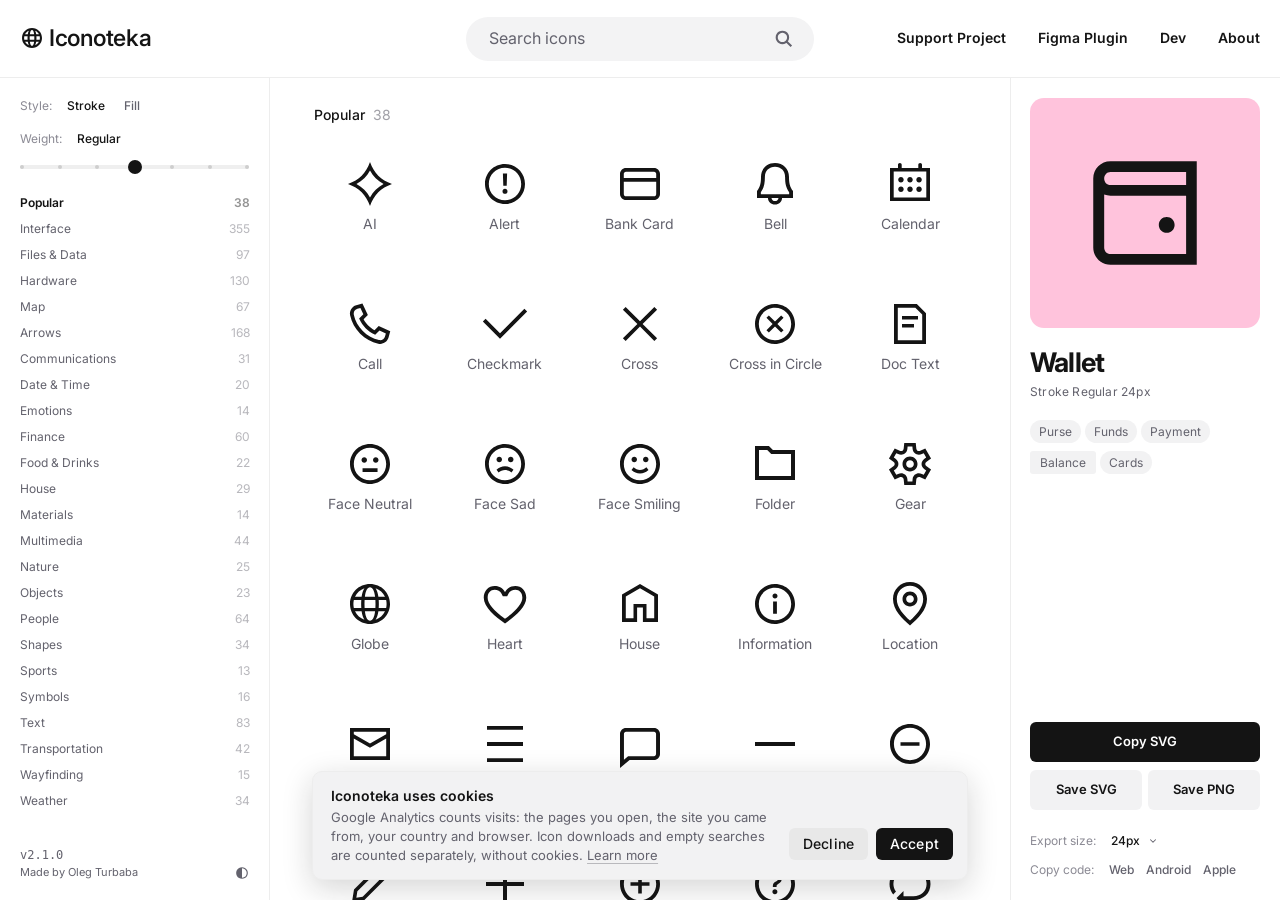
==== commit c5a36ef8: "Library 02.01.00: 1,400 icons; the site follows library releases by itself Homepage: a green release" ====
--- a/index.html
+++ b/index.html
@@ -4,12 +4,12 @@
 <meta charset="UTF-8"/>
 <script>document.documentElement.classList.add('rv-pending'); setTimeout(() => document.documentElement.classList.remove('rv-pending'), 2500);</script>   <!-- reveal.js lifts this once the line-by-line units are set; the timeout is a safety net -->
 <meta name="viewport" content="width=device-width, initial-scale=1.0"/>
-<title>Iconoteka, 1,300 open-source icons in 7 weights and 2 styles</title>
-<meta name="description" content="Iconoteka is a free, open-source library of 1,300 icons in 7 weights, drawn on a 24-point grid. MIT licensed."/>
+<title>Iconoteka, 1,400 open-source icons in 7 weights and 2 styles</title>
+<meta name="description" content="Iconoteka is a free, open-source library of 1,400 icons in 7 weights, drawn on a 24-point grid. MIT licensed."/>
 
 <!-- Open Graph -->
-<meta property="og:title" content="Iconoteka, 1,300 open-source icons in 7 weights and 2 styles"/>
-<meta property="og:description" content="Iconoteka is a free, open-source library of 1,300 icons in 7 weights, drawn on a 24-point grid. MIT licensed."/>
+<meta property="og:title" content="Iconoteka, 1,400 open-source icons in 7 weights and 2 styles"/>
+<meta property="og:description" content="Iconoteka is a free, open-source library of 1,400 icons in 7 weights, drawn on a 24-point grid. MIT licensed."/>
 <meta property="og:image" content="https://iconoteka.com/iconoteka-preview.png"/>
 <meta property="og:image:width" content="1200"/>
 <meta property="og:image:height" content="630"/>
@@ -22,8 +22,8 @@
 
 <!-- Twitter/X -->
 <meta name="twitter:card" content="summary_large_image"/>
-<meta name="twitter:title" content="Iconoteka, 1,300 open-source icons in 7 weights and 2 styles"/>
-<meta name="twitter:description" content="Iconoteka is a free, open-source library of 1,300 icons in 7 weights, drawn on a 24-point grid. MIT licensed."/>
+<meta name="twitter:title" content="Iconoteka, 1,400 open-source icons in 7 weights and 2 styles"/>
+<meta name="twitter:description" content="Iconoteka is a free, open-source library of 1,400 icons in 7 weights, drawn on a 24-point grid. MIT licensed."/>
 <meta name="twitter:image" content="https://iconoteka.com/iconoteka-preview.png"/>
 <!-- Google Analytics 4 -->
 <script async src="https://www.googletagmanager.com/gtag/js?id=G-4MXD87JKRM"></script>
@@ -219,6 +219,9 @@
 /* ICON CARD */
 .icon-card { -webkit-user-select: none; user-select: none; width: 100%; height: 128px; display: flex; flex-direction: column; align-items: center; justify-content: flex-start; padding-top: 16px; gap: 8px; border-radius: var(--r-md); cursor: pointer; background: transparent; border: 1px solid transparent; transition: background var(--t-fast), border-color .1s; color: var(--text); position: relative; flex-shrink: 0; overflow: hidden; }
 .icon-card:hover { background: var(--ui-card-hover); border-color: transparent; }
+/* new in the current library version: a small green circle in the card's top-right corner (user) */
+.icon-card.is-new::after { content: ''; position: absolute; top: 10px; right: 10px; width: 6px; height: 6px; border-radius: 50%; background: var(--new-green); }
+:root { --new-green: #12ab57; }
 .icon-card.focused { background: var(--ui-card-hover); border-color: transparent; outline: none; }
 .icon-card.active-panel { background: var(--ui-surface); border-color: transparent; }
 .icon-svg-wrap { display: flex; align-items: center; justify-content: center; width: 48px; height: 48px; flex-shrink: 0; }
@@ -340,6 +343,9 @@
 .panel-body-bottom .slider-row { margin-bottom: 18px; }
 .panel-name { font-size: 27px; font-weight: 700; letter-spacing: -0.8px; line-height: 1.1; user-select: text; -webkit-user-select: text; cursor: text; }
 .panel-style-label { font-size: 12px; color: var(--text-muted); font-weight: 400; letter-spacing: 0.2px; margin-top: 4px; user-select: none; -webkit-user-select: none; }
+.panel-new { display: inline-flex; align-items: center; justify-content: center; height: 14px; margin-left: 8px; padding: .68px 6.34px 0 6.52px; border-radius: var(--r-pill);   /* measured ON PIXELS for Inter (BETA's padding was tuned for another face: 0.66px low). The right side is larger than it looks: the last letter carries 0.6px of trailing letter-spacing */
+             background: var(--new-green); color: #141414; font-size: 8.5px; line-height: 1; font-weight: 700; letter-spacing: 0.6px; text-transform: uppercase;
+             vertical-align: middle; position: relative; top: -1px; }   /* NEW: the site's BETA capsule in green, ink text (6.5:1) */
 .tags-wrap { display: flex; flex-wrap: wrap; gap: 8px 4px; height: 54px; overflow: hidden; flex-shrink: 0; align-content: flex-start; margin-top: 1px; }
 .tag { padding: 4px 10px; background: var(--ui-surface); font-size: 12px; color: var(--text-muted); cursor: pointer; transition: background var(--t-fast), color .15s; user-select: text !important; -webkit-user-select: text !important; }
 .tag:hover { background: var(--ui-surface-hover); color: var(--text); }
@@ -559,6 +565,11 @@
 .promo-mark.tile svg { width: 74%; height: 74%; }
 .promo-mark.tile svg:has(path[fill]) { width: 68%; height: 68%; }   /* a full-colour logo in its app-icon tile (Figma): smaller inset, the five shapes need air */   /* the glyph carries the tile: too small an inset and its strokes go hairline */
 .promo-card.clickable { cursor: pointer; }
+/* the release card is green, with ink text: the palette's Green takes black (#141414), 6.5:1 */
+.promo-card.release { background: var(--new-green); }
+.promo-card.release h3, .promo-card.release p, .promo-card.release .promo-mark, .promo-card.release .promo-btn { color: #141414; }
+.promo-card.release .promo-close { color: rgba(20, 20, 20, .55); }
+.promo-card.release .promo-close:hover, .promo-card.release .promo-close:focus-visible { color: #141414; }
 .promo-text { min-width: 0; max-width: 780px; margin-right: 52px; }   /* at least 80px (with the 28px gap) before the button (user: more space) */
 .promo-card h3 { margin: 0 0 4px; font-size: 15px; font-weight: 600; line-height: 22px; color: var(--text); }
 .promo-card p { margin: 0; font-size: 13px; line-height: 20px; color: var(--text-muted); }   /* copy is kept to two lines at 1440, the MacBook Air 13 width (user: shorten the copy, keep the size) */
@@ -626,7 +637,7 @@
       "@id": "https://iconoteka.com/#website",
       "url": "https://iconoteka.com/",
       "name": "Iconoteka",
-      "description": "A free, open-source library of 1,300 icons in 7 weights and 2 styles, drawn on a 24-point grid and released under the MIT license.",
+      "description": "A free, open-source library of 1,400 icons in 7 weights and 2 styles, drawn on a 24-point grid and released under the MIT license.",
       "inLanguage": "en",
       "publisher": {
         "@id": "https://iconoteka.com/#author"
@@ -648,7 +659,7 @@
       "@id": "https://iconoteka.com/#library",
       "name": "Iconoteka",
       "url": "https://iconoteka.com/",
-      "description": "A free, open-source library of 1,300 icons in 7 weights and 2 styles, drawn on a 24-point grid and released under the MIT license.",
+      "description": "A free, open-source library of 1,400 icons in 7 weights and 2 styles, drawn on a 24-point grid and released under the MIT license.",
       "applicationCategory": "DesignApplication",
       "operatingSystem": "Any",
       "image": "https://iconoteka.com/iconoteka-preview.png",
@@ -674,7 +685,7 @@
 </script>
 </head>
 <body>
-<h1 class="sr-only">Iconoteka, a free and open-source library of 1,300 icons in 7 weights and 2 styles, drawn on a 24-point grid by Oleg Turbaba and released under the MIT license.</h1>
+<h1 class="sr-only">Iconoteka, a free and open-source library of 1,400 icons in 7 weights and 2 styles, drawn on a 24-point grid by Oleg Turbaba and released under the MIT license.</h1>
 
 <header>
   <div class="logo-wrap">
@@ -960,6 +971,8 @@
 }
 
 let state = { weightIdx: 3, style: 'stroke', search: '', category: 'All' };
+let newIds = new Set();                                   // first names of the icons added in the current library version
+const isNew = icon => newIds.has(icon.name.split('-')[0]);
 let panelIcon = null, panelSize = 24;
 let tipTimer = null, mx = 0, my = 0;
 
@@ -1031,6 +1044,14 @@
     iconsMap = {};
     iconsData.forEach(i => { iconsMap[i.name] = i; });
     meta = data.meta || {};
+    // New in this library version: the build writes meta.new (ids) and a 'new' tag on each icon. On the test
+    // sites ?new=a,b,c (or ?new=demo) marks icons by hand, to preview the dots and the release card.
+    newIds = new Set([...(meta.new || []), ...iconsData.filter(i => (i.tags || []).includes('new')).map(i => i.name.split('-')[0])]);
+    if (PROMO_TEST) {
+      const q = new URLSearchParams(location.search).get('new');
+      if (q) { newIds = new Set(q === 'demo' ? iconsData.filter((_, k) => k % 13 === 5).map(i => i.name.split('-')[0]) : q.split(','));
+               meta.updatedAt = new Date().toISOString(); }
+    }
     const ver = meta.version ? 'v' + meta.version.split('.').map(x => String(+x)).join('.') : '';   // 02.00.05 → v2.0.5 (conventional, same as the About page)
     document.getElementById('footerVer').innerHTML = '<span class="ver-num">' + ver + '</span><br>Made by <a href="https://www.linkedin.com/in/turbaba/" target="_blank" rel="noopener" class="footer-link">Oleg Turbaba</a>';
       const _bv = document.querySelector('.burger-ver');
@@ -1391,6 +1412,7 @@
   const card = document.createElement('div');
   card.className = 'icon-card' + (panelIcon && panelIcon.name === icon.name ? ' active-panel' : '');
   card.dataset.name = icon.name;
+  if (isNew(icon)) { card.classList.add('is-new'); card.title = 'New in this version'; }   // small green dot in the corner (user)
   card.draggable = true;   // drag the icon straight out to the desktop, or into an app that takes SVG
   card.addEventListener('dragstart', e => dragIcon(e, icon));
 
@@ -1732,6 +1754,10 @@
   nameEl.textContent = name; nameWrap.appendChild(nameEl);
   const styleEl = document.createElement('div'); styleEl.className = 'panel-style-label';
   styleEl.textContent = (state.style === 'stroke' ? 'Stroke' : 'Fill') + ' ' + WEIGHT_LABELS[state.weightIdx] + ' ' + panelSize + 'px';
+  if (isNew(icon)) {   // a NEW badge, green capsule, after the style line (user: "just add badge NEW in green capsule shape")
+    const nw = document.createElement('span'); nw.className = 'panel-new'; nw.textContent = 'New';
+    styleEl.appendChild(nw);
+  }
   nameWrap.appendChild(styleEl); topDiv.appendChild(nameWrap);
 
   if (tags.length) {
@@ -2374,17 +2400,17 @@
   react: 'M14.23 12.004a2.236 2.236 0 0 1-2.235 2.236 2.236 2.236 0 0 1-2.236-2.236 2.236 2.236 0 0 1 2.235-2.236 2.236 2.236 0 0 1 2.236 2.236zm2.648-10.69c-1.346 0-3.107.96-4.888 2.622-1.78-1.653-3.542-2.602-4.887-2.602-.41 0-.783.093-1.106.278-1.375.793-1.683 3.264-.973 6.365C1.98 8.917 0 10.42 0 12.004c0 1.59 1.99 3.097 5.043 4.03-.704 3.113-.39 5.588.988 6.38.32.187.69.275 1.102.275 1.345 0 3.107-.96 4.888-2.624 1.78 1.654 3.542 2.603 4.887 2.603.41 0 .783-.09 1.106-.275 1.374-.792 1.683-3.263.973-6.365C22.02 15.096 24 13.59 24 12.004c0-1.59-1.99-3.097-5.043-4.032.704-3.11.39-5.587-.988-6.38-.318-.184-.688-.277-1.092-.278zm-.005 1.09v.006c.225 0 .406.044.558.127.666.382.955 1.835.73 3.704-.054.46-.142.945-.25 1.44-.96-.236-2.006-.417-3.107-.534-.66-.905-1.345-1.727-2.035-2.447 1.592-1.48 3.087-2.292 4.105-2.295zm-9.77.02c1.012 0 2.514.808 4.11 2.28-.686.72-1.37 1.537-2.02 2.442-1.107.117-2.154.298-3.113.538-.112-.49-.195-.964-.254-1.42-.23-1.868.054-3.32.714-3.707.19-.09.4-.127.563-.132zm4.882 3.05c.455.468.91.992 1.36 1.564-.44-.02-.89-.034-1.345-.034-.46 0-.915.01-1.36.034.44-.572.895-1.096 1.345-1.565zM12 8.1c.74 0 1.477.034 2.202.093.406.582.802 1.203 1.183 1.86.372.64.71 1.29 1.018 1.946-.308.655-.646 1.31-1.013 1.95-.38.66-.773 1.288-1.18 1.87-.728.063-1.466.098-2.21.098-.74 0-1.477-.035-2.202-.093-.406-.582-.802-1.204-1.183-1.86-.372-.64-.71-1.29-1.018-1.946.303-.657.646-1.313 1.013-1.954.38-.66.773-1.286 1.18-1.868.728-.064 1.466-.098 2.21-.098zm-3.635.254c-.24.377-.48.763-.704 1.16-.225.39-.435.782-.635 1.174-.265-.656-.49-1.31-.676-1.947.64-.15 1.315-.283 2.015-.386zm7.26 0c.695.103 1.365.23 2.006.387-.18.632-.405 1.282-.66 1.933-.2-.39-.41-.783-.64-1.174-.225-.392-.465-.774-.705-1.146zm3.063.675c.484.15.944.317 1.375.498 1.732.74 2.852 1.708 2.852 2.476-.005.768-1.125 1.74-2.857 2.475-.42.18-.88.342-1.355.493-.28-.958-.646-1.956-1.1-2.98.45-1.017.81-2.01 1.085-2.964zm-13.395.004c.278.96.645 1.957 1.1 2.98-.45 1.017-.812 2.01-1.086 2.964-.484-.15-.944-.318-1.37-.5-1.732-.737-2.852-1.706-2.852-2.474 0-.768 1.12-1.742 2.852-2.476.42-.18.88-.342 1.356-.494zm11.678 4.28c.265.657.49 1.312.676 1.948-.64.157-1.316.29-2.016.39.24-.375.48-.762.705-1.158.225-.39.435-.788.636-1.18zm-9.945.02c.2.392.41.783.64 1.175.23.39.465.772.705 1.143-.695-.102-1.365-.23-2.006-.386.18-.63.406-1.282.66-1.933zM17.92 16.32c.112.493.2.968.254 1.423.23 1.868-.054 3.32-.714 3.708-.147.09-.338.128-.563.128-1.012 0-2.514-.807-4.11-2.28.686-.72 1.37-1.536 2.02-2.44 1.107-.118 2.154-.3 3.113-.54zm-11.83.01c.96.234 2.006.415 3.107.532.66.905 1.345 1.727 2.035 2.446-1.595 1.483-3.092 2.295-4.11 2.295-.22-.005-.406-.05-.553-.132-.666-.38-.955-1.834-.73-3.703.054-.46.142-.944.25-1.438zm4.56.64c.44.02.89.034 1.345.034.46 0 .915-.01 1.36-.034-.44.572-.895 1.095-1.345 1.565-.455-.47-.91-.993-1.36-1.565z'
 };
 const PROMO_CARDS = [
-  { logo: 'patreon', donation: true, title: 'Support Us on Patreon', weight: 2,
+  { logo: 'patreon', donation: true, title: 'Support Us on Patreon', weight: 6,
     text: 'Iconoteka is free and open source and grows icon by icon. A monthly subscription pays for the drawing time behind every new icon.',
     cta: 'Subscribe on Patreon', href: 'https://www.patreon.com/c/iconoteka' },
-  { logo: 'kofi', donation: true, title: 'Support Project on Ko-fi', weight: 2,
+  { logo: 'kofi', donation: true, title: 'Support Project on Ko-fi', weight: 6,
     text: 'Supporting the project helps it grow. A one-time tip on Ko-fi goes straight into the work on new icons, weights and categories.',
     cta: 'Tip on Ko-fi', href: 'https://ko-fi.com/iconoteka' },
   { logo: 'claude', title: 'MCP for Claude Code',
     text: 'One command adds the Iconoteka MCP server to Claude Code for every project. Ask for an icon by name and weight, and it lands as SVG.',
     cta: 'Set Up Claude Code', href: 'dev.html#mcp-claude-code' },
   { logo: 'claude', title: 'MCP for Claude',
-    text: 'Add one server entry to the Claude desktop app and the whole library is there in chat: 1,300 icons in 7 weights and 2 styles.',
+    text: 'Add one server entry to the Claude desktop app and the whole library is there in chat: 1,400 icons in 7 weights and 2 styles.',
     cta: 'Set Up Claude', href: 'dev.html#mcp-claude' },
   { logo: 'cursor', title: 'MCP for Cursor',
     text: 'Install the Iconoteka MCP server in Cursor with one click or one line of config. The agent finds the icon and writes it into your component.',
@@ -2447,22 +2473,40 @@
   || /^staging\./.test(location.hostname)
   || !!document.querySelector('meta[name="robots"][content*="noindex"]');
 
-// Even undismissed, the card shows once a calendar day: a visitor who comes back three times in an
-// afternoon meets it once, and tomorrow gets a different card rather than the same one again.
+// A card shows on every load now: the once-a-calendar-day limit was removed (user, 8 Oct 2026). The key is
+// still written, because "has this visitor ever seen a card" decides whether donation cards may be drawn.
 const PROMO_SEEN_KEY = 'iconoteka-promo-seen';
 function promoDay() {
   const d = new Date();
   return d.getFullYear() + '-' + (d.getMonth() + 1) + '-' + d.getDate();
 }
-function promoSeenToday() {
-  if (PROMO_TEST) return false;
-  try { return localStorage.getItem(PROMO_SEEN_KEY) === promoDay(); } catch (e) { return false; }
-}
 function markPromoSeen() { try { localStorage.setItem(PROMO_SEEN_KEY, promoDay()); } catch (e) {} }
+
+// The release card (user, 10 Oct 2026): every new library version announces itself in a green card whose
+// mark is one of the new icons. It needs the build's list of new icons (meta.new); it replaces the random
+// card for RELEASE_DAYS after the data's date, for every visitor who has not closed this version's card,
+// and it ignores an earlier 15-day dismissal, because it is news. The other rules still hold: desktop only,
+// never with the cookie banner, hidden while searching.
+const RELEASE_KEY = 'iconoteka-release-closed', RELEASE_DAYS = 14;
+function releaseCard() {
+  if (!newIds.size || !meta.version) return null;
+  const age = (Date.now() - new Date(meta.updatedAt || 0).getTime()) / 864e5;
+  if (!(age >= 0 && age <= RELEASE_DAYS)) return null;
+  if (!PROMO_TEST) { try { if (localStorage.getItem(RELEASE_KEY) === meta.version) return null; } catch (e) {} }
+  const ver = 'v' + meta.version.split('.').map(x => String(+x)).join('.');
+  const drawable = [...newIds].filter(id => libraryPath(id));
+  const n = newIds.size, total = (meta.count || iconsData.length).toLocaleString('en-US');
+  // thanks to the supporters, and a button to Patreon (user, 10 Oct 2026)
+  return { release: true, icon: drawable[Math.floor(Math.random() * drawable.length)],
+           title: 'Iconoteka ' + ver + ' Is Here',
+           text: 'It adds ' + n.toLocaleString('en-US') + ' new icon' + (n === 1 ? '' : 's') + ', and the library now holds ' + total + '. All new icons are marked with green dots. Thank you to the supporters behind this release.',
+           cta: 'Support Project', href: 'https://www.patreon.com/c/iconoteka' };
+}
 
 function buildPromo() {
   const host = document.getElementById('promo');
-  if (!host || promoClosed() || promoSeenToday()) return;
+  const rel = releaseCard();                    // a new library version: this card comes first, whatever was closed before
+  if (!host || (!rel && promoClosed())) return;
   // One banner at a time (user): a visit that shows the cookie banner shows no card at all, not even after the
   // banner is answered; the card comes on the next load. consent.js loads after this script, so the check
   // runs a tick later, when the banner exists.
@@ -2471,19 +2515,21 @@
     setTimeout(() => { if (!(window.consentPending && window.consentPending())) buildPromo(); }, 0);
     return;
   }
-  // weighted draw: the donation cards and the plugin carry weight 2, everything else 1
+  // weighted draw: the donation cards carry weight 6 each, half of all draws (twice the earlier quarter, user), the plugin 2, everything else 1
   // A visitor's first card is never a donation ask (user): until one card has been shown, Patreon and Ko-fi sit out.
   let first = true; try { first = !localStorage.getItem(PROMO_SEEN_KEY); } catch (e) {}
   const pool = first ? PROMO_CARDS.filter(x => !x.donation) : PROMO_CARDS;
   const total = pool.reduce((n, x) => n + (x.weight || 1), 0);
   let roll = Math.random() * total, c = pool[pool.length - 1];
   for (const x of pool) { roll -= (x.weight || 1); if (roll < 0) { c = x; break; } }
-  const card = document.createElement('div'); card.className = 'promo-card';
+  if (rel) c = rel;
+  const card = document.createElement('div'); card.className = 'promo-card' + (c.release ? ' release' : '');
 
   const mark = document.createElement('span'); mark.className = 'promo-mark'; mark.setAttribute('aria-hidden', 'true');
   if (c.tile) mark.classList.add('tile');
   if (c.square) mark.dataset.square = '1';
   if (c.hue) mark.dataset.hue = c.hue;
+  if (c.release) mark.dataset.frame = '1';        // any of the new icons can land here: one size and one place for all of them
   const d = c.logo ? PROMO_LOGOS[c.logo] : libraryPath(c.icon);
   // xMidYMid: once the viewBox is cropped to the ink, the ink sits in the middle of the svg box, so centring the box centres the ink
   const cm = c.color && PROMO_COLOR_MARKS[c.color];
@@ -2511,6 +2557,7 @@
   close.innerHTML = cd ? '<svg viewBox="0 0 24 24" aria-hidden="true"><path d="' + cd + '"/></svg>' : '\u2715';
   close.addEventListener('click', () => {
     host.hidden = true; host.innerHTML = ''; delete host.dataset.ready;
+    if (c.release) { try { localStorage.setItem(RELEASE_KEY, meta.version || ''); } catch (e) {} }   // this version's card does not come back
     closePromo();
   });
 
@@ -2536,7 +2583,7 @@
   // The card's own size change re-runs this, so the mark is placed whenever it appears.
   const place = () => {
     if (!slot.offsetWidth) return;
-    if (!mark.dataset.fitted) { fitMarkToInk(mark); balanceMarkSize(mark); mark.dataset.fitted = '1'; }
+    if (!mark.dataset.fitted) { if (mark.dataset.frame) frameMark(mark); else { fitMarkToInk(mark); balanceMarkSize(mark); } mark.dataset.fitted = '1'; }
     alignPromoMark(mark, h);
   };
   place();
@@ -2611,6 +2658,18 @@
   mark.dataset.hull = m.hull.toFixed(2); mark.dataset.density = m.density.toFixed(2);
 }
 
+// The release card shows a different new icon on every load, so it cannot size each one by its own ink:
+// a small icon (a loader arc 7 units wide) was blown up to the same box as a full one, three times the
+// library's scale, and the mark jumped in size and place from load to load (user: same position and size).
+// Here the icon keeps its 24-unit frame, drawn at one size, the way the grid shows it: the library's own
+// proportions do the balancing. MARK_FRAME is the scale the ink-fitted icons averaged (2.2px a unit), so a
+// full-size icon looks as it did. The frame's live area (2 units in from the edge) starts on the cap line.
+const MARK_FRAME = 52.8, MARK_FRAME_PAD = 2;
+function frameMark(mark) {
+  const svg = mark.querySelector('svg');
+  if (svg) svg.style.width = svg.style.height = MARK_FRAME + 'px';
+}
+
 // The ink starts on the title's cap line: measure the cap with a zero-width 1cap probe, measure the
 // ink itself (the path's box, or the tile's edge), and move the mark by the difference.
 function alignPromoMark(mark, title) {
@@ -2622,7 +2681,9 @@
   if (!cap.height) return;
   mark.style.marginTop = '0px';
   const inks = mark.classList.contains('tile') ? [mark] : [...mark.querySelectorAll('path')];
-  const top = Math.min(...(inks.length ? inks : [mark]).map(e => e.getBoundingClientRect().top));
+  const svg = mark.querySelector('svg');
+  const top = mark.dataset.frame && svg ? svg.getBoundingClientRect().top + MARK_FRAME * MARK_FRAME_PAD / 24   // the frame's live area, the same for every icon
+            : Math.min(...(inks.length ? inks : [mark]).map(e => e.getBoundingClientRect().top));
   mark.style.marginTop = (cap.top - top) + 'px';
 }
 
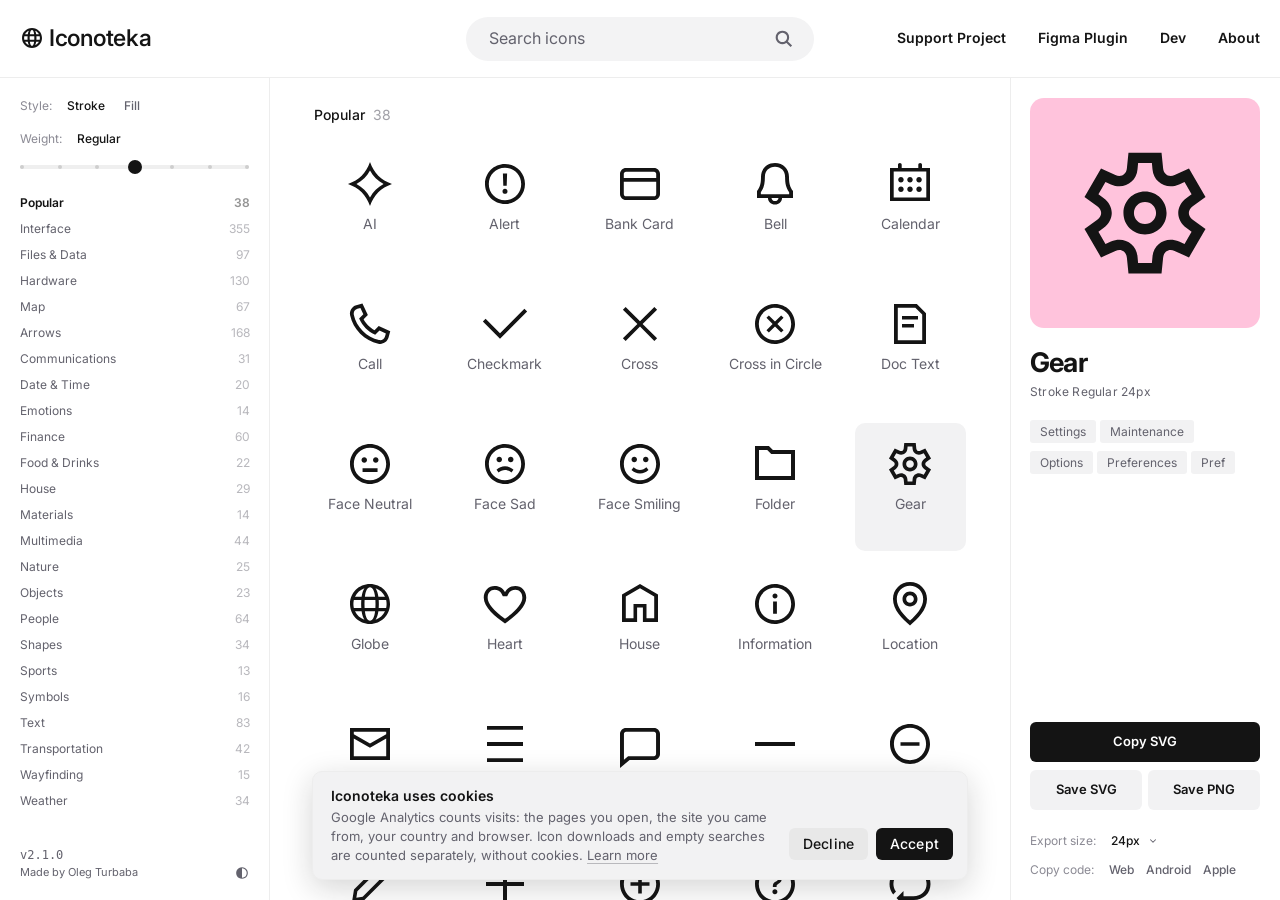
==== commit e88b3356: "Homepage: the release card shows three times, then the regular cards; card top level with the panel" ====
--- a/index.html
+++ b/index.html
@@ -534,7 +534,7 @@
    One card above the grid, picked at random on each load, on the same 1256 measure as the
    icon sections. It lives outside <main> because render() replaces its contents, and it is
    desktop only: below 861px the page is already a narrow grid with a sheet panel. */
-.promo { width: 100%; padding: 28px calc(var(--pad) + 10px) 0; }
+.promo { width: 100%; padding: 20px calc(var(--pad) + 10px) 0; }   /* 20px: the card's top edge sits level with the right panel's preview square and the sidebar's first row (user) */
 .promo-card { --pv: 26px; --pl: 28px; --gap: 28px;
               position: relative; width: 100%; max-width: 1256px; margin: 0 auto; display: flex; align-items: flex-start; gap: var(--gap);
               padding: var(--pv) 36px var(--pv) var(--pl); border-radius: var(--r-md); background: color-mix(in srgb, var(--ui-surface) 50%, var(--bg)); }   /* half-way between the page and the usual surface: quieter (user: less active) */
@@ -2488,10 +2488,20 @@
 // and it ignores an earlier 15-day dismissal, because it is news. The other rules still hold: desktop only,
 // never with the cookie banner, hidden while searching.
 const RELEASE_KEY = 'iconoteka-release-closed', RELEASE_DAYS = 14;
+// It is news for a few visits, not a fixture (user, 11 Oct 2026): a visitor gets this version's card on three
+// page loads, then the regular cards come back. Counted per version, once a load, and only when the card was
+// really on screen (not behind a search, not on a narrow window, not on a visit with the cookie banner).
+// A ?new= preview on a test host is never counted or limited.
+const RELEASE_SEEN_KEY = 'iconoteka-release-seen', RELEASE_SHOWS = 3;
+const RELEASE_PREVIEW = PROMO_TEST && new URLSearchParams(location.search).has('new');
+function releaseSeen() {
+  try { const [v, n] = (localStorage.getItem(RELEASE_SEEN_KEY) || '').split('|'); return v === meta.version ? (+n || 0) : 0; } catch (e) { return 0; }
+}
 function releaseCard() {
   if (!newIds.size || !meta.version) return null;
   const age = (Date.now() - new Date(meta.updatedAt || 0).getTime()) / 864e5;
   if (!(age >= 0 && age <= RELEASE_DAYS)) return null;
+  if (!RELEASE_PREVIEW && !releaseCard.counted && releaseSeen() >= RELEASE_SHOWS) return null;
   if (!PROMO_TEST) { try { if (localStorage.getItem(RELEASE_KEY) === meta.version) return null; } catch (e) {} }
   const ver = 'v' + meta.version.split('.').map(x => String(+x)).join('.');
   const drawable = [...newIds].filter(id => libraryPath(id));
@@ -2577,6 +2587,10 @@
     });
   }
   host.innerHTML = ''; host.appendChild(card); host.dataset.ready = '1'; host.hidden = !!state.search;
+  if (c.release && !RELEASE_PREVIEW && !releaseCard.counted && card.offsetWidth) {   // one of its three showings
+    releaseCard.counted = true;
+    try { localStorage.setItem(RELEASE_SEEN_KEY, meta.version + '|' + (releaseSeen() + 1)); } catch (e) {}
+  }
   markPromoSeen();
   // Fit, size and align the mark only while it is on screen: a card built in a narrow window hides it, every
   // measurement comes back zero, and widening the window afterwards left it at the bottom of the card (user).
